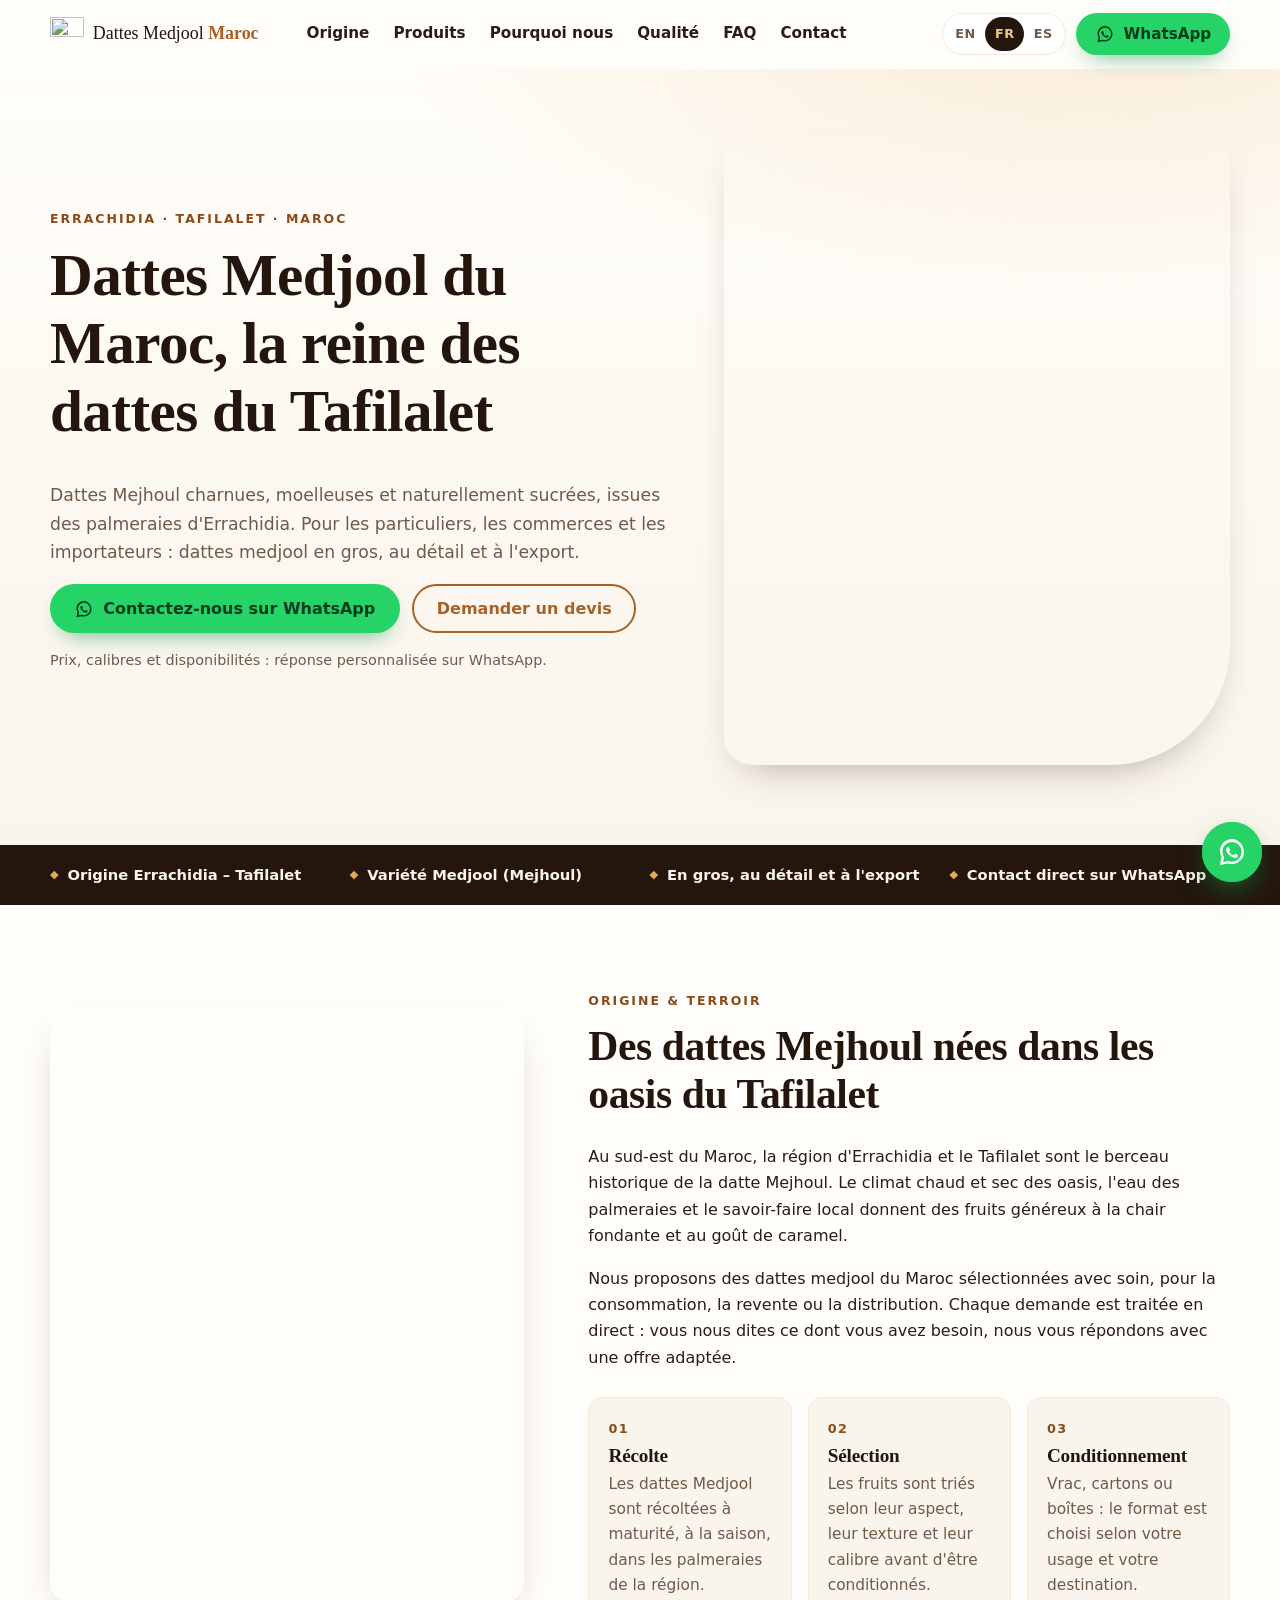
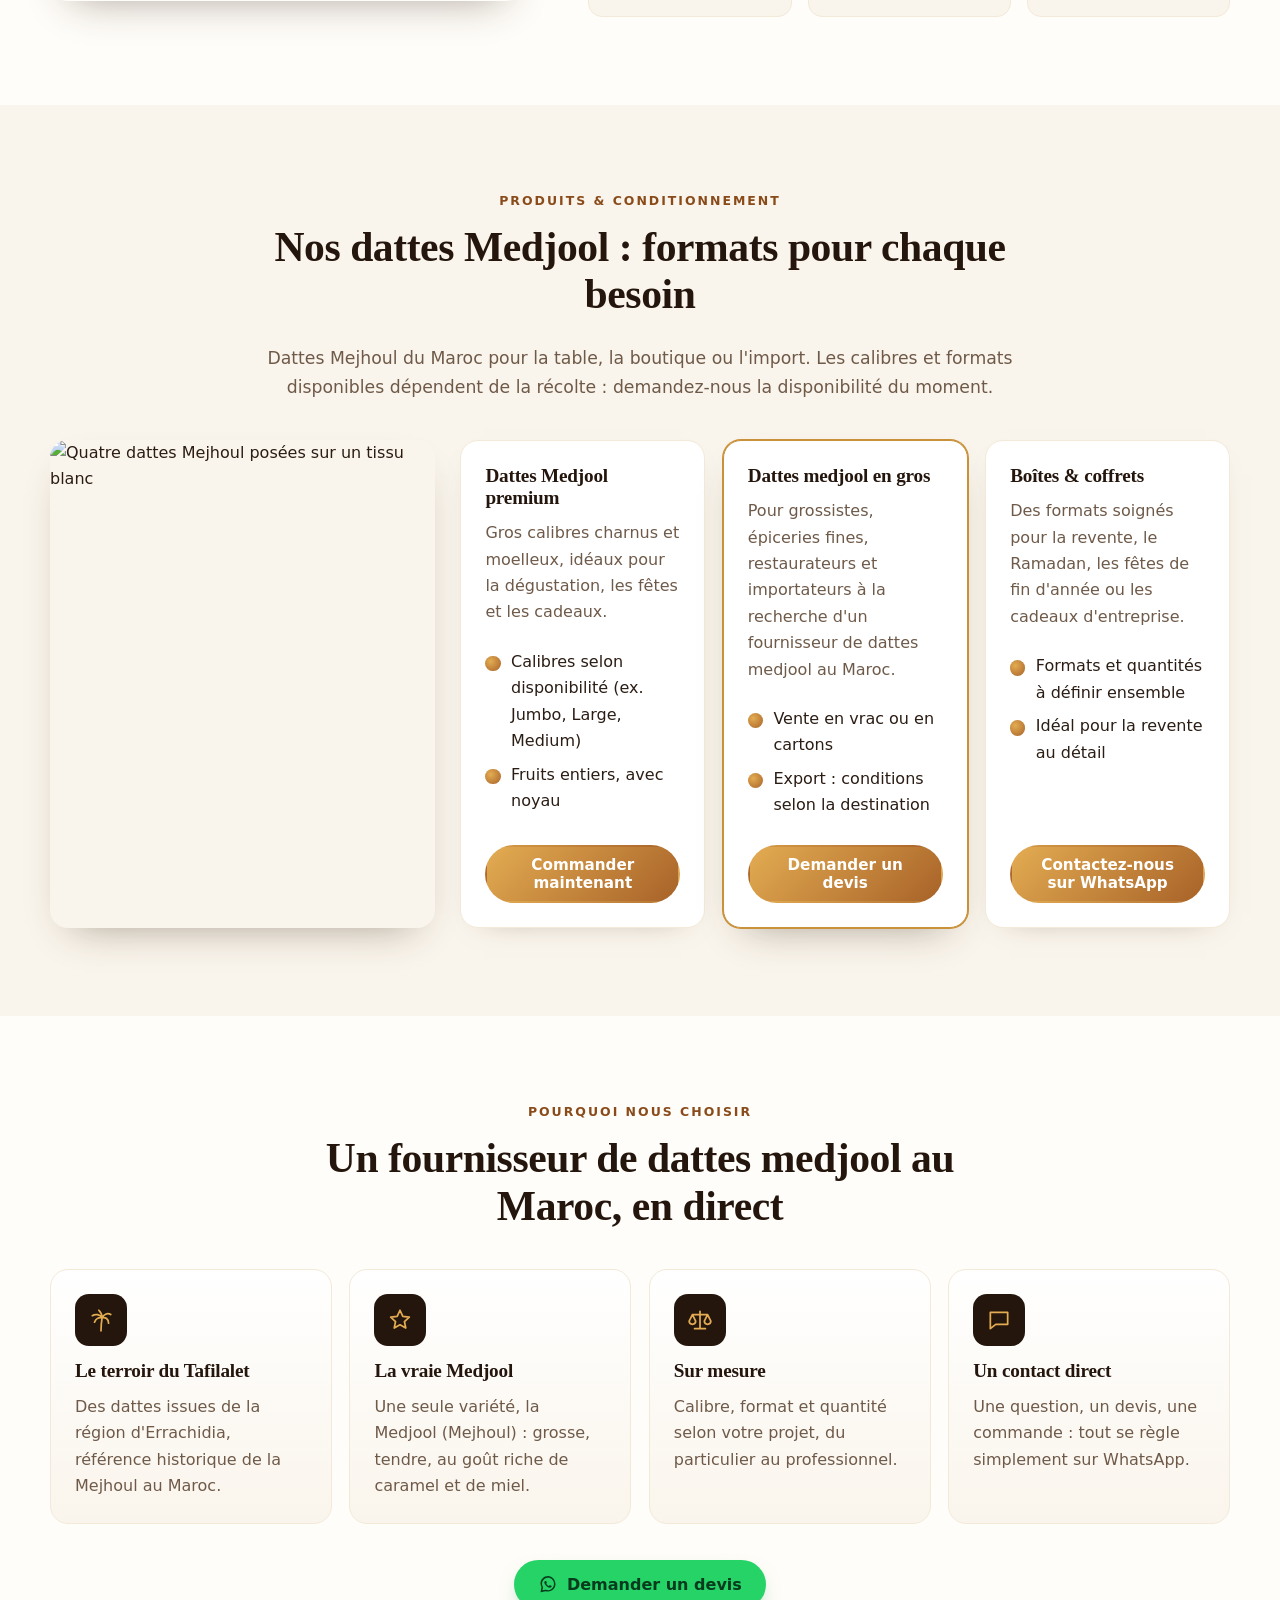
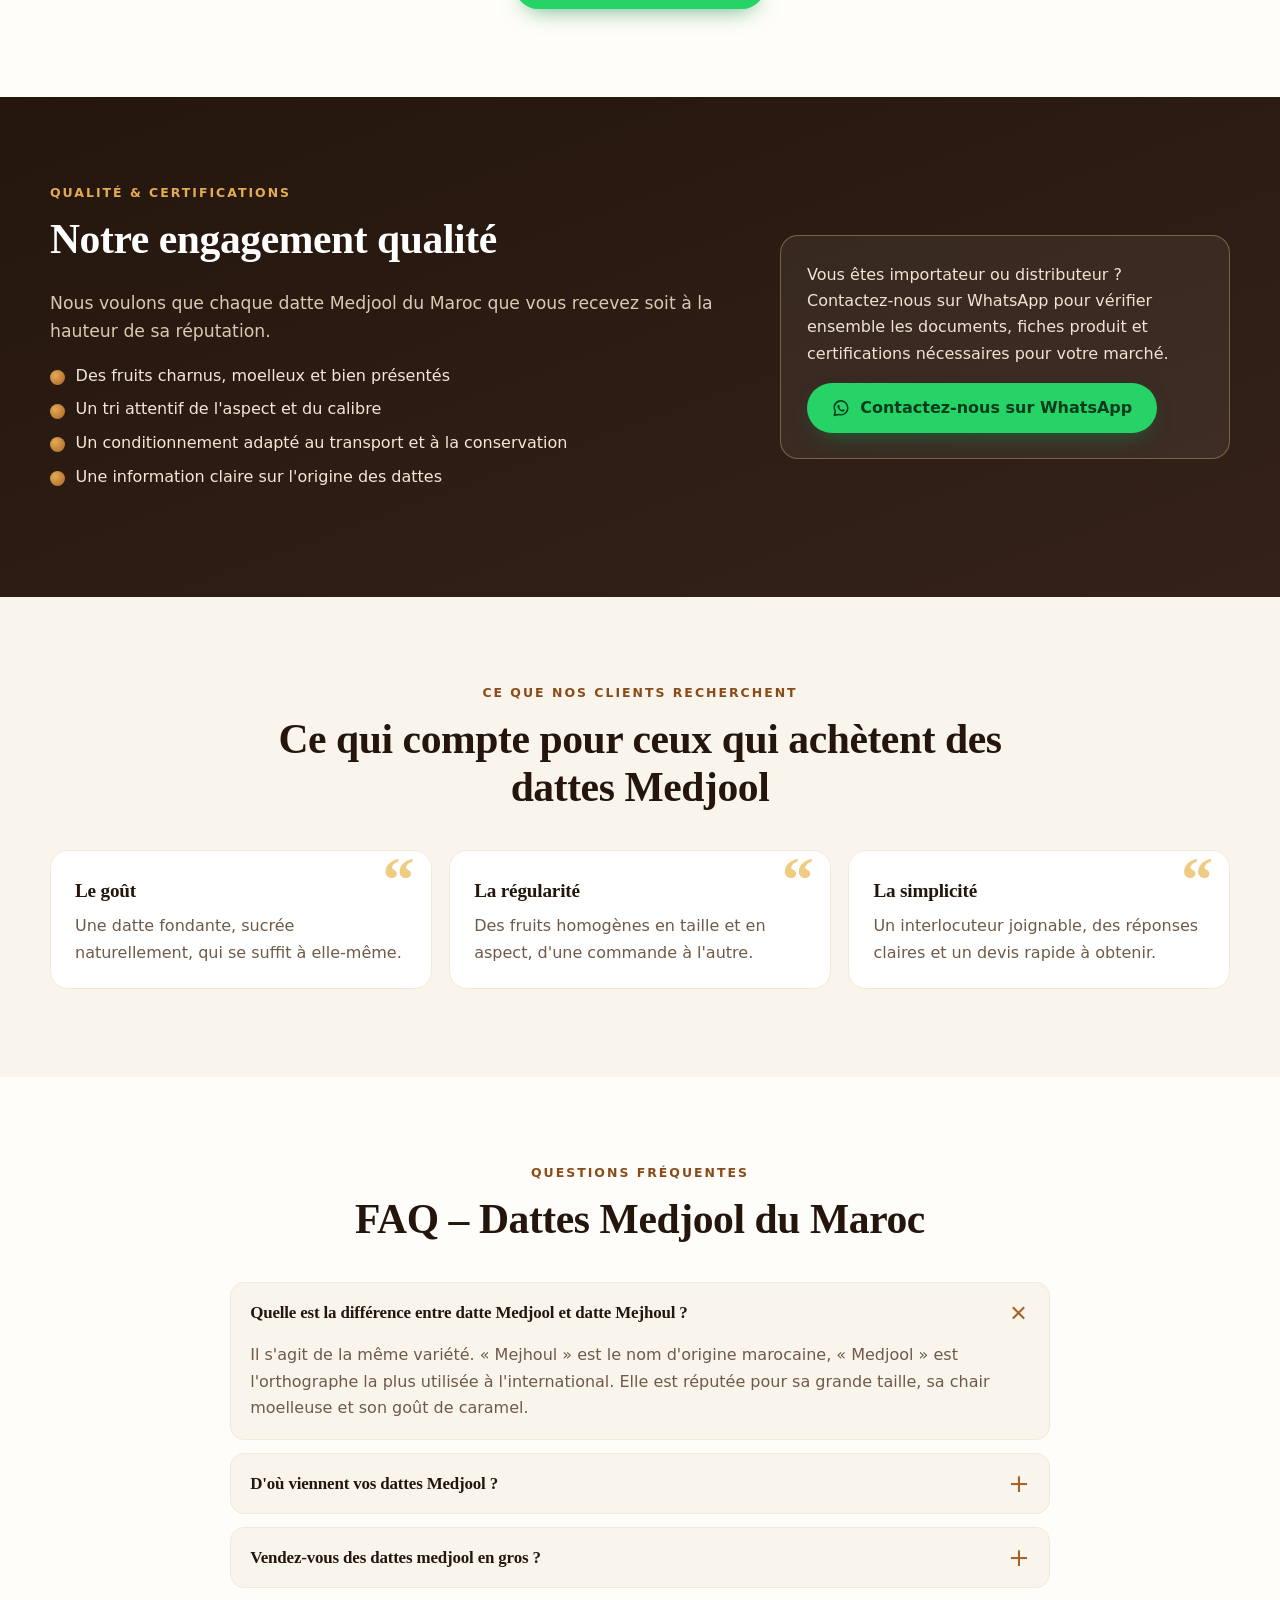
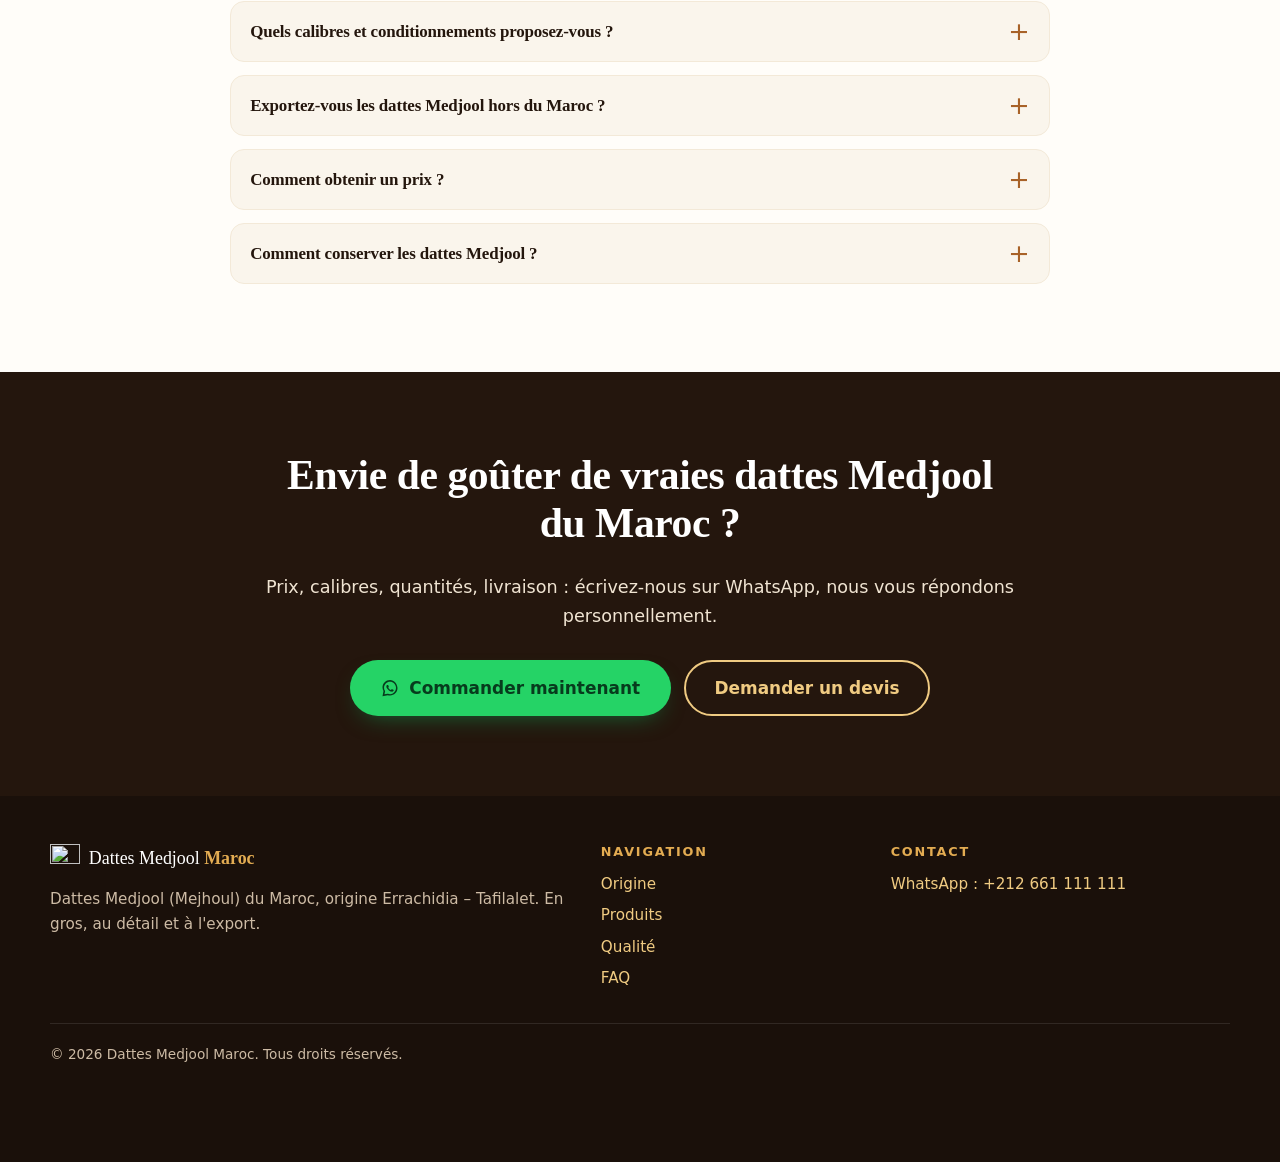
==== index.html @ 19414f02 "Add one-page site: HTML, styles, language switcher, README" ====
<!DOCTYPE html>
<html lang="fr">
<head>
  <!-- ============================================================
       GOOGLE TAG MANAGER (HEAD) — à ajouter plus tard
       Collez ici le 1er extrait GTM (<script>…GTM-XXXXXXX…</script>),
       le plus haut possible dans <head>. Aucun suivi n'est installé pour l'instant.
       ============================================================ -->

  <meta charset="utf-8">
  <meta name="viewport" content="width=device-width, initial-scale=1">
  <title data-i18n="meta.title">Dattes Medjool Maroc | Fournisseur de dattes Mejhoul du Tafilalet</title>
  <meta name="description" content="Dattes Medjool du Maroc (Mejhoul) d&#x27;Errachidia – Tafilalet. Fournisseur de dattes medjool en gros et au détail, export possible. Demandez un devis sur WhatsApp." data-i18n-attr="content:meta.description">
  <meta name="robots" content="index, follow, max-image-preview:large">
  <meta name="theme-color" content="#24160d">
  <!-- NOTE: domaine provisoire — remplacez https://dattesmedjoolmaroc.vercel.app partout s'il change -->
  <link rel="canonical" href="https://dattesmedjoolmaroc.vercel.app/" id="canonical">
  <link rel="alternate" hreflang="fr" href="https://dattesmedjoolmaroc.vercel.app/">
  <link rel="alternate" hreflang="en" href="https://dattesmedjoolmaroc.vercel.app/?lang=en">
  <link rel="alternate" hreflang="es" href="https://dattesmedjoolmaroc.vercel.app/?lang=es">
  <link rel="alternate" hreflang="x-default" href="https://dattesmedjoolmaroc.vercel.app/">

  <meta property="og:type" content="website">
  <meta property="og:site_name" content="Dattes Medjool Maroc">
  <meta property="og:url" content="https://dattesmedjoolmaroc.vercel.app/" id="og-url">
  <meta property="og:title" content="Dattes Medjool Maroc – Dattes Mejhoul premium du Tafilalet" data-i18n-attr="content:meta.ogTitle">
  <meta property="og:description" content="Dattes Mejhoul du Maroc, origine Errachidia – Tafilalet. En gros, au détail et à l&#x27;export. Contactez-nous sur WhatsApp." data-i18n-attr="content:meta.ogDescription">
  <meta property="og:locale" content="fr_FR" data-i18n-attr="content:meta.ogLocale">
  <meta property="og:locale:alternate" content="en_US">
  <meta property="og:locale:alternate" content="es_ES">
  <meta property="og:image" content="https://dattesmedjoolmaroc.vercel.app/images/og-image.jpg">
  <meta property="og:image:width" content="1200">
  <meta property="og:image:height" content="630">
  <meta property="og:image:alt" content="Dattes Medjool du Maroc dans une assiette sur un linge en lin" data-i18n-attr="content:img.hero.alt">
  <meta name="twitter:card" content="summary_large_image">
  <meta name="twitter:title" content="Dattes Medjool Maroc – Dattes Mejhoul premium du Tafilalet" data-i18n-attr="content:meta.ogTitle">
  <meta name="twitter:description" content="Dattes Mejhoul du Maroc, origine Errachidia – Tafilalet. En gros, au détail et à l&#x27;export. Contactez-nous sur WhatsApp." data-i18n-attr="content:meta.ogDescription">
  <meta name="twitter:image" content="https://dattesmedjoolmaroc.vercel.app/images/og-image.jpg">

  <link rel="icon" href="favicon.svg" type="image/svg+xml">
  <link rel="apple-touch-icon" href="images/apple-touch-icon.png">
  <link rel="preload" as="image" href="images/dattes-medjool-maroc-800.webp" imagesrcset="images/dattes-medjool-maroc-480.webp 480w, images/dattes-medjool-maroc-800.webp 800w" imagesizes="(min-width: 900px) 42vw, 100vw" fetchpriority="high">
  <link rel="stylesheet" href="css/style.css">

  <script type="application/ld+json" id="ld-org">
{
  "@context": "https://schema.org",
  "@graph": [
    {
      "@type": "Organization",
      "@id": "https://dattesmedjoolmaroc.vercel.app/#organization",
      "name": "Dattes Medjool Maroc",
      "url": "https://dattesmedjoolmaroc.vercel.app/",
      "logo": "https://dattesmedjoolmaroc.vercel.app/images/apple-touch-icon.png",
      "image": "https://dattesmedjoolmaroc.vercel.app/images/og-image.jpg",
      "telephone": "+212661111111",
      "contactPoint": {
        "@type": "ContactPoint",
        "telephone": "+212661111111",
        "contactType": "sales",
        "url": "https://wa.me/212661111111",
        "availableLanguage": [
          "French",
          "English",
          "Spanish"
        ]
      }
    },
    {
      "@type": "WebSite",
      "@id": "https://dattesmedjoolmaroc.vercel.app/#website",
      "url": "https://dattesmedjoolmaroc.vercel.app/",
      "name": "Dattes Medjool Maroc",
      "inLanguage": [
        "fr",
        "en",
        "es"
      ],
      "publisher": {
        "@id": "https://dattesmedjoolmaroc.vercel.app/#organization"
      }
    }
  ]
}
  </script>
  <script type="application/ld+json" id="ld-faq">
{
  "@context": "https://schema.org",
  "@type": "FAQPage",
  "inLanguage": "fr",
  "mainEntity": [
    {
      "@type": "Question",
      "name": "Quelle est la différence entre datte Medjool et datte Mejhoul ?",
      "acceptedAnswer": {
        "@type": "Answer",
        "text": "Il s'agit de la même variété. « Mejhoul » est le nom d'origine marocaine, « Medjool » est l'orthographe la plus utilisée à l'international. Elle est réputée pour sa grande taille, sa chair moelleuse et son goût de caramel."
      }
    },
    {
      "@type": "Question",
      "name": "D'où viennent vos dattes Medjool ?",
      "acceptedAnswer": {
        "@type": "Answer",
        "text": "Nos dattes viennent du Maroc, de la région d'Errachidia – Tafilalet, dans le sud-est du pays, berceau historique de la datte Mejhoul."
      }
    },
    {
      "@type": "Question",
      "name": "Vendez-vous des dattes medjool en gros ?",
      "acceptedAnswer": {
        "@type": "Answer",
        "text": "Oui. Nous répondons aux demandes des particuliers comme des professionnels (grossistes, commerces, restaurateurs, importateurs). Indiquez-nous la quantité souhaitée sur WhatsApp pour recevoir un devis."
      }
    },
    {
      "@type": "Question",
      "name": "Quels calibres et conditionnements proposez-vous ?",
      "acceptedAnswer": {
        "@type": "Answer",
        "text": "Les calibres et formats (vrac, cartons, boîtes, coffrets) dépendent de la récolte et de votre besoin. Écrivez-nous sur WhatsApp pour connaître les disponibilités du moment."
      }
    },
    {
      "@type": "Question",
      "name": "Exportez-vous les dattes Medjool hors du Maroc ?",
      "acceptedAnswer": {
        "@type": "Answer",
        "text": "Les demandes d'export sont étudiées au cas par cas. Les conditions (documents, transport, délais) dépendent du pays de destination : contactez-nous sur WhatsApp pour en parler."
      }
    },
    {
      "@type": "Question",
      "name": "Comment obtenir un prix ?",
      "acceptedAnswer": {
        "@type": "Answer",
        "text": "Envoyez-nous un message sur WhatsApp en précisant le produit, la quantité et la ville ou le pays de livraison. Nous vous répondons avec une offre personnalisée."
      }
    },
    {
      "@type": "Question",
      "name": "Comment conserver les dattes Medjool ?",
      "acceptedAnswer": {
        "@type": "Answer",
        "text": "Conservez-les dans un endroit frais et sec, à l'abri de la lumière, dans un contenant fermé. Au réfrigérateur, elles gardent plus longtemps leur moelleux."
      }
    }
  ]
}
  </script>
</head>
<body>
  <!-- ============================================================
       GOOGLE TAG MANAGER (BODY / noscript) — à ajouter plus tard
       Collez ici le 2e extrait GTM (<noscript><iframe …GTM-XXXXXXX…></iframe></noscript>),
       juste après l'ouverture de <body>.
       Les liens WhatsApp portent data-cta="whatsapp" et data-cta-location="…"
       pour créer facilement des déclencheurs GTM (clic WhatsApp).
       ============================================================ -->

  <a class="skip" href="#main" data-i18n="a11y.skip">Aller au contenu</a>

  <header class="header" id="top">
    <div class="container header__inner">
      <a class="brand" href="#top" aria-label="Dattes Medjool Maroc – accueil" data-i18n-attr="aria-label:a11y.home">
        <img src="favicon.svg" alt="" width="34" height="34">
        <span>Dattes Medjool <strong>Maroc</strong></span>
      </a>
      <nav class="nav" id="nav" aria-label="Navigation principale" data-i18n-attr="aria-label:a11y.nav">
        <a href="#origine" data-i18n="nav.about">Origine</a>
        <a href="#produits" data-i18n="nav.products">Produits</a>
        <a href="#pourquoi" data-i18n="nav.why">Pourquoi nous</a>
        <a href="#qualite" data-i18n="nav.quality">Qualité</a>
        <a href="#faq" data-i18n="nav.faq">FAQ</a>
        <a href="#contact" data-i18n="nav.contact">Contact</a>
      </nav>
      <div class="header__actions">
        <div class="lang" role="group" aria-label="Choisir la langue" data-i18n-attr="aria-label:a11y.lang">
          <button type="button" data-lang="en" lang="en" aria-pressed="false">EN</button>
          <button type="button" data-lang="fr" lang="fr" aria-pressed="true">FR</button>
          <button type="button" data-lang="es" lang="es" aria-pressed="false">ES</button>
        </div>
        <a class="btn btn--wa btn--sm header__wa" href="https://wa.me/212661111111?text=Bonjour%2C%20je%20suis%20int%C3%A9ress%C3%A9%28e%29%20par%20vos%20dattes%20Medjool%20du%20Maroc.%20Pouvez-vous%20m%27envoyer%20vos%20prix%20et%20disponibilit%C3%A9s%20%3F" target="_blank" rel="noopener" data-cta="whatsapp" data-cta-location="header"><svg class="i-wa" viewBox="0 0 32 32" width="20" height="20" aria-hidden="true" focusable="false"><path fill="currentColor" d="M16.04 3C9.4 3 4 8.33 4 14.9c0 2.1.56 4.15 1.62 5.95L4 29l8.4-1.6a12.2 12.2 0 0 0 3.64.55C22.66 27.95 28 22.62 28 16.05 28 9.48 22.66 3 16.04 3zm0 22.8c-1.13 0-2.24-.18-3.3-.53l-.6-.2-4.98.95.97-4.83-.22-.6a9.6 9.6 0 0 1-1.44-5.1c0-5.3 4.3-9.6 9.57-9.6s9.57 4.3 9.57 9.6-4.3 10.31-9.57 10.31zm5.27-7.07c-.29-.14-1.7-.83-1.96-.92-.27-.1-.46-.14-.65.14-.2.29-.75.92-.92 1.1-.17.2-.34.22-.63.08-.29-.15-1.22-.45-2.32-1.43-.86-.76-1.44-1.7-1.6-1.99-.17-.29-.02-.44.12-.58.13-.13.29-.34.43-.5.15-.18.2-.3.29-.49.1-.19.05-.36-.02-.5-.07-.15-.65-1.56-.89-2.13-.23-.56-.47-.48-.65-.49h-.55c-.19 0-.5.07-.77.36-.26.29-1 .98-1 2.4 0 1.4 1.03 2.77 1.17 2.96.15.19 2.03 3.1 4.92 4.34.69.3 1.22.47 1.64.6.69.22 1.32.19 1.81.12.55-.08 1.7-.69 1.94-1.36.24-.67.24-1.25.17-1.37-.07-.12-.26-.19-.55-.33z"/></svg><span data-i18n="nav.cta">WhatsApp</span></a>
        <button class="burger" type="button" aria-controls="nav" aria-expanded="false" aria-label="Ouvrir le menu" data-i18n-attr="aria-label:a11y.menu"><span></span><span></span><span></span></button>
      </div>
    </div>
  </header>

  <main id="main">
    <!-- HERO -->
    <section class="hero" aria-labelledby="hero-title">
      <div class="container hero__grid">
        <div class="hero__text">
          <p class="eyebrow" data-i18n="hero.eyebrow">Errachidia · Tafilalet · Maroc</p>
          <h1 id="hero-title" data-i18n="hero.title">Dattes Medjool du Maroc, la reine des dattes du Tafilalet</h1>
          <p class="lead" data-i18n="hero.lead">Dattes Mejhoul charnues, moelleuses et naturellement sucrées, issues des palmeraies d&#x27;Errachidia. Pour les particuliers, les commerces et les importateurs : dattes medjool en gros, au détail et à l&#x27;export.</p>
          <div class="cta-row">
            <a class="btn btn--wa" href="https://wa.me/212661111111?text=Bonjour%2C%20je%20suis%20int%C3%A9ress%C3%A9%28e%29%20par%20vos%20dattes%20Medjool%20du%20Maroc.%20Pouvez-vous%20m%27envoyer%20vos%20prix%20et%20disponibilit%C3%A9s%20%3F" target="_blank" rel="noopener" data-cta="whatsapp" data-cta-location="hero"><svg class="i-wa" viewBox="0 0 32 32" width="20" height="20" aria-hidden="true" focusable="false"><path fill="currentColor" d="M16.04 3C9.4 3 4 8.33 4 14.9c0 2.1.56 4.15 1.62 5.95L4 29l8.4-1.6a12.2 12.2 0 0 0 3.64.55C22.66 27.95 28 22.62 28 16.05 28 9.48 22.66 3 16.04 3zm0 22.8c-1.13 0-2.24-.18-3.3-.53l-.6-.2-4.98.95.97-4.83-.22-.6a9.6 9.6 0 0 1-1.44-5.1c0-5.3 4.3-9.6 9.57-9.6s9.57 4.3 9.57 9.6-4.3 10.31-9.57 10.31zm5.27-7.07c-.29-.14-1.7-.83-1.96-.92-.27-.1-.46-.14-.65.14-.2.29-.75.92-.92 1.1-.17.2-.34.22-.63.08-.29-.15-1.22-.45-2.32-1.43-.86-.76-1.44-1.7-1.6-1.99-.17-.29-.02-.44.12-.58.13-.13.29-.34.43-.5.15-.18.2-.3.29-.49.1-.19.05-.36-.02-.5-.07-.15-.65-1.56-.89-2.13-.23-.56-.47-.48-.65-.49h-.55c-.19 0-.5.07-.77.36-.26.29-1 .98-1 2.4 0 1.4 1.03 2.77 1.17 2.96.15.19 2.03 3.1 4.92 4.34.69.3 1.22.47 1.64.6.69.22 1.32.19 1.81.12.55-.08 1.7-.69 1.94-1.36.24-.67.24-1.25.17-1.37-.07-.12-.26-.19-.55-.33z"/></svg><span data-i18n="hero.cta1">Contactez-nous sur WhatsApp</span></a>
            <a class="btn btn--ghost" href="https://wa.me/212661111111?text=Bonjour%2C%20je%20suis%20int%C3%A9ress%C3%A9%28e%29%20par%20vos%20dattes%20Medjool%20du%20Maroc.%20Pouvez-vous%20m%27envoyer%20vos%20prix%20et%20disponibilit%C3%A9s%20%3F" target="_blank" rel="noopener" data-cta="whatsapp" data-cta-location="hero-quote"><span data-i18n="hero.cta2">Demander un devis</span></a>
          </div>
          <p class="hero__note" data-i18n="hero.note">Prix, calibres et disponibilités : réponse personnalisée sur WhatsApp.</p>
        </div>
        <figure class="hero__media">
          <img src="images/dattes-medjool-maroc-800.webp" srcset="images/dattes-medjool-maroc-480.webp 480w, images/dattes-medjool-maroc-800.webp 800w" sizes="(min-width: 900px) 42vw, 100vw" width="800" height="1000" alt="Dattes Medjool du Maroc dans une assiette sur un linge en lin" data-i18n-attr="alt:img.hero.alt" fetchpriority="high" decoding="async">
        </figure>
      </div>
    </section>

    <!-- TRUST BAR -->
    <section class="trust" aria-label="Points clés" data-i18n-attr="aria-label:a11y.trust">
      <ul class="container trust__list">
        <li><span class="ico" aria-hidden="true">◆</span><span data-i18n="trust.1">Origine Errachidia – Tafilalet</span></li>
        <li><span class="ico" aria-hidden="true">◆</span><span data-i18n="trust.2">Variété Medjool (Mejhoul)</span></li>
        <li><span class="ico" aria-hidden="true">◆</span><span data-i18n="trust.3">En gros, au détail et à l&#x27;export</span></li>
        <li><span class="ico" aria-hidden="true">◆</span><span data-i18n="trust.4">Contact direct sur WhatsApp</span></li>
      </ul>
    </section>

    <!-- ORIGINE -->
    <section class="section" id="origine" aria-labelledby="about-title">
      <div class="container split">
        <figure class="split__media">
          <img src="images/palmeraie-tafilalet-800.webp" srcset="images/palmeraie-tafilalet-480.webp 480w, images/palmeraie-tafilalet-800.webp 800w" sizes="(min-width: 900px) 40vw, 100vw" width="800" height="1000" alt="Palmeraie et village d&#x27;une oasis dans le sud-est du Maroc" data-i18n-attr="alt:img.oasis.alt" loading="lazy" decoding="async">
        </figure>
        <div>
          <p class="kicker" data-i18n="about.kicker">Origine &amp; terroir</p>
          <h2 id="about-title" data-i18n="about.title">Des dattes Mejhoul nées dans les oasis du Tafilalet</h2>
          <p data-i18n="about.p1">Au sud-est du Maroc, la région d&#x27;Errachidia et le Tafilalet sont le berceau historique de la datte Mejhoul. Le climat chaud et sec des oasis, l&#x27;eau des palmeraies et le savoir-faire local donnent des fruits généreux à la chair fondante et au goût de caramel.</p>
          <p data-i18n="about.p2">Nous proposons des dattes medjool du Maroc sélectionnées avec soin, pour la consommation, la revente ou la distribution. Chaque demande est traitée en direct : vous nous dites ce dont vous avez besoin, nous vous répondons avec une offre adaptée.</p>
          <div class="steps">
            <div class="step"><span class="step__n">01</span><h3 data-i18n="about.h3a">Récolte</h3><p data-i18n="about.pa">Les dattes Medjool sont récoltées à maturité, à la saison, dans les palmeraies de la région.</p></div>
            <div class="step"><span class="step__n">02</span><h3 data-i18n="about.h3b">Sélection</h3><p data-i18n="about.pb">Les fruits sont triés selon leur aspect, leur texture et leur calibre avant d&#x27;être conditionnés.</p></div>
            <div class="step"><span class="step__n">03</span><h3 data-i18n="about.h3c">Conditionnement</h3><p data-i18n="about.pc">Vrac, cartons ou boîtes : le format est choisi selon votre usage et votre destination.</p></div>
          </div>
        </div>
      </div>
    </section>

    <!-- PRODUITS -->
    <section class="section section--cream" id="produits" aria-labelledby="products-title">
      <div class="container">
        <div class="section__head">
          <p class="kicker" data-i18n="products.kicker">Produits &amp; conditionnement</p>
          <h2 id="products-title" data-i18n="products.title">Nos dattes Medjool : formats pour chaque besoin</h2>
          <p class="lead" data-i18n="products.lead">Dattes Mejhoul du Maroc pour la table, la boutique ou l&#x27;import. Les calibres et formats disponibles dépendent de la récolte : demandez-nous la disponibilité du moment.</p>
        </div>
        <div class="products">
          <figure class="products__media">
            <img src="images/dattes-mejhoul-800.webp" srcset="images/dattes-mejhoul-480.webp 480w, images/dattes-mejhoul-800.webp 800w" sizes="(min-width: 900px) 30vw, 100vw" width="800" height="1000" alt="Quatre dattes Mejhoul posées sur un tissu blanc" data-i18n-attr="alt:img.products.alt" loading="lazy" decoding="async">
          </figure>
          <div class="cards">
            <article class="card">
              <h3 data-i18n="p1.title">Dattes Medjool premium</h3>
              <p data-i18n="p1.text">Gros calibres charnus et moelleux, idéaux pour la dégustation, les fêtes et les cadeaux.</p>
              <ul class="checks"><li data-i18n="p1.li1">Calibres selon disponibilité (ex. Jumbo, Large, Medium)</li><li data-i18n="p1.li2">Fruits entiers, avec noyau</li></ul>
              <a class="btn btn--gold btn--sm" href="https://wa.me/212661111111?text=Bonjour%2C%20je%20suis%20int%C3%A9ress%C3%A9%28e%29%20par%20vos%20dattes%20Medjool%20du%20Maroc.%20Pouvez-vous%20m%27envoyer%20vos%20prix%20et%20disponibilit%C3%A9s%20%3F" target="_blank" rel="noopener" data-cta="whatsapp" data-cta-location="product-premium"><span data-i18n="p1.cta">Commander maintenant</span></a>
            </article>
            <article class="card card--featured">
              <h3 data-i18n="p2.title">Dattes medjool en gros</h3>
              <p data-i18n="p2.text">Pour grossistes, épiceries fines, restaurateurs et importateurs à la recherche d&#x27;un fournisseur de dattes medjool au Maroc.</p>
              <ul class="checks"><li data-i18n="p2.li1">Vente en vrac ou en cartons</li><li data-i18n="p2.li2">Export : conditions selon la destination</li></ul>
              <a class="btn btn--gold btn--sm" href="https://wa.me/212661111111?text=Bonjour%2C%20je%20suis%20int%C3%A9ress%C3%A9%28e%29%20par%20vos%20dattes%20Medjool%20du%20Maroc.%20Pouvez-vous%20m%27envoyer%20vos%20prix%20et%20disponibilit%C3%A9s%20%3F" target="_blank" rel="noopener" data-cta="whatsapp" data-cta-location="product-wholesale"><span data-i18n="p2.cta">Demander un devis</span></a>
            </article>
            <article class="card">
              <h3 data-i18n="p3.title">Boîtes &amp; coffrets</h3>
              <p data-i18n="p3.text">Des formats soignés pour la revente, le Ramadan, les fêtes de fin d&#x27;année ou les cadeaux d&#x27;entreprise.</p>
              <ul class="checks"><li data-i18n="p3.li1">Formats et quantités à définir ensemble</li><li data-i18n="p3.li2">Idéal pour la revente au détail</li></ul>
              <a class="btn btn--gold btn--sm" href="https://wa.me/212661111111?text=Bonjour%2C%20je%20suis%20int%C3%A9ress%C3%A9%28e%29%20par%20vos%20dattes%20Medjool%20du%20Maroc.%20Pouvez-vous%20m%27envoyer%20vos%20prix%20et%20disponibilit%C3%A9s%20%3F" target="_blank" rel="noopener" data-cta="whatsapp" data-cta-location="product-boxes"><span data-i18n="p3.cta">Contactez-nous sur WhatsApp</span></a>
            </article>
          </div>
        </div>
      </div>
    </section>

    <!-- POURQUOI NOUS -->
    <section class="section" id="pourquoi" aria-labelledby="why-title">
      <div class="container">
        <div class="section__head">
          <p class="kicker" data-i18n="why.kicker">Pourquoi nous choisir</p>
          <h2 id="why-title" data-i18n="why.title">Un fournisseur de dattes medjool au Maroc, en direct</h2>
        </div>
        <div class="features">
          <div class="feature"><span class="feature__ico" aria-hidden="true"><svg viewBox="0 0 24 24" width="26" height="26" aria-hidden="true"><path fill="none" stroke="currentColor" stroke-width="1.6" stroke-linecap="round" d="M12 22c0-5 .5-9 1-12M13 10c-2-3-6-4-9-2M13 10c1-3 5-5 8-3M13 10c-3-1-6 1-7 4M13 10c3-1 6 1 6 5M13 10c0-3-1-5-3-7"/></svg></span><h3 data-i18n="why.1t">Le terroir du Tafilalet</h3><p data-i18n="why.1p">Des dattes issues de la région d&#x27;Errachidia, référence historique de la Mejhoul au Maroc.</p></div>
          <div class="feature"><span class="feature__ico" aria-hidden="true"><svg viewBox="0 0 24 24" width="26" height="26" aria-hidden="true"><path fill="none" stroke="currentColor" stroke-width="1.6" stroke-linejoin="round" d="M12 3l2.6 5.6 6 .7-4.5 4.1 1.2 6L12 16.4 6.7 19.4l1.2-6L3.4 9.3l6-.7z"/></svg></span><h3 data-i18n="why.2t">La vraie Medjool</h3><p data-i18n="why.2p">Une seule variété, la Medjool (Mejhoul) : grosse, tendre, au goût riche de caramel et de miel.</p></div>
          <div class="feature"><span class="feature__ico" aria-hidden="true"><svg viewBox="0 0 24 24" width="26" height="26" aria-hidden="true"><path fill="none" stroke="currentColor" stroke-width="1.6" stroke-linecap="round" stroke-linejoin="round" d="M12 4v16M7 20h10M5 7h14M5 7l-3 6a3 3 0 0 0 6 0zM19 7l-3 6a3 3 0 0 0 6 0z"/></svg></span><h3 data-i18n="why.3t">Sur mesure</h3><p data-i18n="why.3p">Calibre, format et quantité selon votre projet, du particulier au professionnel.</p></div>
          <div class="feature"><span class="feature__ico" aria-hidden="true"><svg viewBox="0 0 24 24" width="26" height="26" aria-hidden="true"><path fill="none" stroke="currentColor" stroke-width="1.6" stroke-linejoin="round" d="M4 5h16v11H9l-5 4z"/></svg></span><h3 data-i18n="why.4t">Un contact direct</h3><p data-i18n="why.4p">Une question, un devis, une commande : tout se règle simplement sur WhatsApp.</p></div>
        </div>
        <div class="center"><a class="btn btn--wa" href="https://wa.me/212661111111?text=Bonjour%2C%20je%20suis%20int%C3%A9ress%C3%A9%28e%29%20par%20vos%20dattes%20Medjool%20du%20Maroc.%20Pouvez-vous%20m%27envoyer%20vos%20prix%20et%20disponibilit%C3%A9s%20%3F" target="_blank" rel="noopener" data-cta="whatsapp" data-cta-location="why"><svg class="i-wa" viewBox="0 0 32 32" width="20" height="20" aria-hidden="true" focusable="false"><path fill="currentColor" d="M16.04 3C9.4 3 4 8.33 4 14.9c0 2.1.56 4.15 1.62 5.95L4 29l8.4-1.6a12.2 12.2 0 0 0 3.64.55C22.66 27.95 28 22.62 28 16.05 28 9.48 22.66 3 16.04 3zm0 22.8c-1.13 0-2.24-.18-3.3-.53l-.6-.2-4.98.95.97-4.83-.22-.6a9.6 9.6 0 0 1-1.44-5.1c0-5.3 4.3-9.6 9.57-9.6s9.57 4.3 9.57 9.6-4.3 10.31-9.57 10.31zm5.27-7.07c-.29-.14-1.7-.83-1.96-.92-.27-.1-.46-.14-.65.14-.2.29-.75.92-.92 1.1-.17.2-.34.22-.63.08-.29-.15-1.22-.45-2.32-1.43-.86-.76-1.44-1.7-1.6-1.99-.17-.29-.02-.44.12-.58.13-.13.29-.34.43-.5.15-.18.2-.3.29-.49.1-.19.05-.36-.02-.5-.07-.15-.65-1.56-.89-2.13-.23-.56-.47-.48-.65-.49h-.55c-.19 0-.5.07-.77.36-.26.29-1 .98-1 2.4 0 1.4 1.03 2.77 1.17 2.96.15.19 2.03 3.1 4.92 4.34.69.3 1.22.47 1.64.6.69.22 1.32.19 1.81.12.55-.08 1.7-.69 1.94-1.36.24-.67.24-1.25.17-1.37-.07-.12-.26-.19-.55-.33z"/></svg><span data-i18n="why.cta">Demander un devis</span></a></div>
      </div>
    </section>

    <!-- QUALITÉ & CERTIFICATIONS -->
    <section class="section section--dark" id="qualite" aria-labelledby="quality-title">
      <div class="container quality">
        <div>
          <p class="kicker" data-i18n="quality.kicker">Qualité &amp; certifications</p>
          <h2 id="quality-title" data-i18n="quality.title">Notre engagement qualité</h2>
          <p class="lead" data-i18n="quality.lead">Nous voulons que chaque datte Medjool du Maroc que vous recevez soit à la hauteur de sa réputation.</p>
          <ul class="checks checks--light">
            <li data-i18n="quality.1">Des fruits charnus, moelleux et bien présentés</li>
            <li data-i18n="quality.2">Un tri attentif de l&#x27;aspect et du calibre</li>
            <li data-i18n="quality.3">Un conditionnement adapté au transport et à la conservation</li>
            <li data-i18n="quality.4">Une information claire sur l&#x27;origine des dattes</li>
          </ul>
        </div>
        <div class="quality__box">
          <!-- TODO (Jose) : ajoutez ici vos VRAIES certifications (ex. ONSSA, ISO, bio…) uniquement
               si vous les détenez, avec leurs logos/numéros. Rien n'est affiché pour l'instant. -->
          <p data-i18n="quality.certs">Vous êtes importateur ou distributeur ? Contactez-nous sur WhatsApp pour vérifier ensemble les documents, fiches produit et certifications nécessaires pour votre marché.</p>
          <a class="btn btn--wa" href="https://wa.me/212661111111?text=Bonjour%2C%20je%20suis%20int%C3%A9ress%C3%A9%28e%29%20par%20vos%20dattes%20Medjool%20du%20Maroc.%20Pouvez-vous%20m%27envoyer%20vos%20prix%20et%20disponibilit%C3%A9s%20%3F" target="_blank" rel="noopener" data-cta="whatsapp" data-cta-location="quality"><svg class="i-wa" viewBox="0 0 32 32" width="20" height="20" aria-hidden="true" focusable="false"><path fill="currentColor" d="M16.04 3C9.4 3 4 8.33 4 14.9c0 2.1.56 4.15 1.62 5.95L4 29l8.4-1.6a12.2 12.2 0 0 0 3.64.55C22.66 27.95 28 22.62 28 16.05 28 9.48 22.66 3 16.04 3zm0 22.8c-1.13 0-2.24-.18-3.3-.53l-.6-.2-4.98.95.97-4.83-.22-.6a9.6 9.6 0 0 1-1.44-5.1c0-5.3 4.3-9.6 9.57-9.6s9.57 4.3 9.57 9.6-4.3 10.31-9.57 10.31zm5.27-7.07c-.29-.14-1.7-.83-1.96-.92-.27-.1-.46-.14-.65.14-.2.29-.75.92-.92 1.1-.17.2-.34.22-.63.08-.29-.15-1.22-.45-2.32-1.43-.86-.76-1.44-1.7-1.6-1.99-.17-.29-.02-.44.12-.58.13-.13.29-.34.43-.5.15-.18.2-.3.29-.49.1-.19.05-.36-.02-.5-.07-.15-.65-1.56-.89-2.13-.23-.56-.47-.48-.65-.49h-.55c-.19 0-.5.07-.77.36-.26.29-1 .98-1 2.4 0 1.4 1.03 2.77 1.17 2.96.15.19 2.03 3.1 4.92 4.34.69.3 1.22.47 1.64.6.69.22 1.32.19 1.81.12.55-.08 1.7-.69 1.94-1.36.24-.67.24-1.25.17-1.37-.07-.12-.26-.19-.55-.33z"/></svg><span data-i18n="quality.cta">Contactez-nous sur WhatsApp</span></a>
        </div>
      </div>
    </section>

    <!-- CE QUE NOS CLIENTS RECHERCHENT (à la place de faux témoignages) -->
    <section class="section section--cream" id="avis" aria-labelledby="values-title">
      <div class="container">
        <div class="section__head">
          <p class="kicker" data-i18n="values.kicker">Ce que nos clients recherchent</p>
          <h2 id="values-title" data-i18n="values.title">Ce qui compte pour ceux qui achètent des dattes Medjool</h2>
        </div>
        <div class="values">
          <div class="value"><span class="value__mark" aria-hidden="true">“</span><h3 data-i18n="values.1t">Le goût</h3><p data-i18n="values.1p">Une datte fondante, sucrée naturellement, qui se suffit à elle-même.</p></div>
          <div class="value"><span class="value__mark" aria-hidden="true">“</span><h3 data-i18n="values.2t">La régularité</h3><p data-i18n="values.2p">Des fruits homogènes en taille et en aspect, d&#x27;une commande à l&#x27;autre.</p></div>
          <div class="value"><span class="value__mark" aria-hidden="true">“</span><h3 data-i18n="values.3t">La simplicité</h3><p data-i18n="values.3p">Un interlocuteur joignable, des réponses claires et un devis rapide à obtenir.</p></div>
        </div>
        <!-- TODO (Jose) : TÉMOIGNAGES CLIENTS — à ajouter seulement avec de vrais avis, avec l'accord des clients.
             Modèle (ajoutez aussi les clés dans js/i18n.js pour FR / EN / ES) :
        <div class="testimonials">
          <blockquote class="testimonial">
            <p data-i18n="testi.1.quote">« Vrai avis client ici »</p>
            <footer data-i18n="testi.1.author">Prénom, ville / entreprise</footer>
          </blockquote>
        </div>
        -->
      </div>
    </section>

    <!-- FAQ -->
    <section class="section" id="faq" aria-labelledby="faq-title">
      <div class="container container--narrow">
        <div class="section__head">
          <p class="kicker" data-i18n="faq.kicker">Questions fréquentes</p>
          <h2 id="faq-title" data-i18n="faq.title">FAQ – Dattes Medjool du Maroc</h2>
        </div>
        <div class="faq">
          <details class="faq__item" open>
            <summary><h3 data-i18n="faq.q1">Quelle est la différence entre datte Medjool et datte Mejhoul ?</h3></summary>
            <p data-i18n="faq.a1">Il s'agit de la même variété. « Mejhoul » est le nom d'origine marocaine, « Medjool » est l'orthographe la plus utilisée à l'international. Elle est réputée pour sa grande taille, sa chair moelleuse et son goût de caramel.</p>
          </details>
          <details class="faq__item">
            <summary><h3 data-i18n="faq.q2">D'où viennent vos dattes Medjool ?</h3></summary>
            <p data-i18n="faq.a2">Nos dattes viennent du Maroc, de la région d'Errachidia – Tafilalet, dans le sud-est du pays, berceau historique de la datte Mejhoul.</p>
          </details>
          <details class="faq__item">
            <summary><h3 data-i18n="faq.q3">Vendez-vous des dattes medjool en gros ?</h3></summary>
            <p data-i18n="faq.a3">Oui. Nous répondons aux demandes des particuliers comme des professionnels (grossistes, commerces, restaurateurs, importateurs). Indiquez-nous la quantité souhaitée sur WhatsApp pour recevoir un devis.</p>
          </details>
          <details class="faq__item">
            <summary><h3 data-i18n="faq.q4">Quels calibres et conditionnements proposez-vous ?</h3></summary>
            <p data-i18n="faq.a4">Les calibres et formats (vrac, cartons, boîtes, coffrets) dépendent de la récolte et de votre besoin. Écrivez-nous sur WhatsApp pour connaître les disponibilités du moment.</p>
          </details>
          <details class="faq__item">
            <summary><h3 data-i18n="faq.q5">Exportez-vous les dattes Medjool hors du Maroc ?</h3></summary>
            <p data-i18n="faq.a5">Les demandes d'export sont étudiées au cas par cas. Les conditions (documents, transport, délais) dépendent du pays de destination : contactez-nous sur WhatsApp pour en parler.</p>
          </details>
          <details class="faq__item">
            <summary><h3 data-i18n="faq.q6">Comment obtenir un prix ?</h3></summary>
            <p data-i18n="faq.a6">Envoyez-nous un message sur WhatsApp en précisant le produit, la quantité et la ville ou le pays de livraison. Nous vous répondons avec une offre personnalisée.</p>
          </details>
          <details class="faq__item">
            <summary><h3 data-i18n="faq.q7">Comment conserver les dattes Medjool ?</h3></summary>
            <p data-i18n="faq.a7">Conservez-les dans un endroit frais et sec, à l'abri de la lumière, dans un contenant fermé. Au réfrigérateur, elles gardent plus longtemps leur moelleux.</p>
          </details>
        </div>
      </div>
    </section>

    <!-- CTA FINAL -->
    <section class="final" id="contact" aria-labelledby="final-title">
      <picture>
        <source media="(min-width: 800px)" srcset="images/dattes-medjool-en-gros-1400.webp">
        <img class="final__bg" src="images/dattes-medjool-en-gros-800.webp" width="800" height="350" alt="" loading="lazy" decoding="async">
      </picture>
      <div class="container final__inner">
        <h2 id="final-title" data-i18n="final.title">Envie de goûter de vraies dattes Medjool du Maroc ?</h2>
        <p data-i18n="final.text">Prix, calibres, quantités, livraison : écrivez-nous sur WhatsApp, nous vous répondons personnellement.</p>
        <div class="cta-row cta-row--center">
          <a class="btn btn--wa btn--lg" href="https://wa.me/212661111111?text=Bonjour%2C%20je%20suis%20int%C3%A9ress%C3%A9%28e%29%20par%20vos%20dattes%20Medjool%20du%20Maroc.%20Pouvez-vous%20m%27envoyer%20vos%20prix%20et%20disponibilit%C3%A9s%20%3F" target="_blank" rel="noopener" data-cta="whatsapp" data-cta-location="final"><svg class="i-wa" viewBox="0 0 32 32" width="20" height="20" aria-hidden="true" focusable="false"><path fill="currentColor" d="M16.04 3C9.4 3 4 8.33 4 14.9c0 2.1.56 4.15 1.62 5.95L4 29l8.4-1.6a12.2 12.2 0 0 0 3.64.55C22.66 27.95 28 22.62 28 16.05 28 9.48 22.66 3 16.04 3zm0 22.8c-1.13 0-2.24-.18-3.3-.53l-.6-.2-4.98.95.97-4.83-.22-.6a9.6 9.6 0 0 1-1.44-5.1c0-5.3 4.3-9.6 9.57-9.6s9.57 4.3 9.57 9.6-4.3 10.31-9.57 10.31zm5.27-7.07c-.29-.14-1.7-.83-1.96-.92-.27-.1-.46-.14-.65.14-.2.29-.75.92-.92 1.1-.17.2-.34.22-.63.08-.29-.15-1.22-.45-2.32-1.43-.86-.76-1.44-1.7-1.6-1.99-.17-.29-.02-.44.12-.58.13-.13.29-.34.43-.5.15-.18.2-.3.29-.49.1-.19.05-.36-.02-.5-.07-.15-.65-1.56-.89-2.13-.23-.56-.47-.48-.65-.49h-.55c-.19 0-.5.07-.77.36-.26.29-1 .98-1 2.4 0 1.4 1.03 2.77 1.17 2.96.15.19 2.03 3.1 4.92 4.34.69.3 1.22.47 1.64.6.69.22 1.32.19 1.81.12.55-.08 1.7-.69 1.94-1.36.24-.67.24-1.25.17-1.37-.07-.12-.26-.19-.55-.33z"/></svg><span data-i18n="final.cta1">Commander maintenant</span></a>
          <a class="btn btn--ghost-light btn--lg" href="https://wa.me/212661111111?text=Bonjour%2C%20je%20suis%20int%C3%A9ress%C3%A9%28e%29%20par%20vos%20dattes%20Medjool%20du%20Maroc.%20Pouvez-vous%20m%27envoyer%20vos%20prix%20et%20disponibilit%C3%A9s%20%3F" target="_blank" rel="noopener" data-cta="whatsapp" data-cta-location="final-quote"><span data-i18n="final.cta2">Demander un devis</span></a>
        </div>
      </div>
    </section>
  </main>

  <footer class="footer">
    <div class="container footer__grid">
      <div>
        <p class="brand brand--footer"><img src="favicon.svg" alt="" width="30" height="30" loading="lazy"><span>Dattes Medjool <strong>Maroc</strong></span></p>
        <p data-i18n="footer.about">Dattes Medjool (Mejhoul) du Maroc, origine Errachidia – Tafilalet. En gros, au détail et à l&#x27;export.</p>
      </div>
      <div>
        <h2 class="footer__h" data-i18n="footer.nav">Navigation</h2>
        <ul class="footer__links">
          <li><a href="#origine" data-i18n="nav.about">Origine</a></li>
          <li><a href="#produits" data-i18n="nav.products">Produits</a></li>
          <li><a href="#qualite" data-i18n="nav.quality">Qualité</a></li>
          <li><a href="#faq" data-i18n="nav.faq">FAQ</a></li>
        </ul>
      </div>
      <div>
        <h2 class="footer__h" data-i18n="footer.contact">Contact</h2>
        <p><a href="https://wa.me/212661111111?text=Bonjour%2C%20je%20suis%20int%C3%A9ress%C3%A9%28e%29%20par%20vos%20dattes%20Medjool%20du%20Maroc.%20Pouvez-vous%20m%27envoyer%20vos%20prix%20et%20disponibilit%C3%A9s%20%3F" target="_blank" rel="noopener" data-cta="whatsapp" data-cta-location="footer" data-i18n="footer.wa">WhatsApp : +212 661 111 111</a></p>
      </div>
    </div>
    <div class="container footer__bottom">
      <p>© <span id="year">2026</span> Dattes Medjool Maroc. <span data-i18n="footer.rights">Tous droits réservés.</span></p>
    </div>
  </footer>

  <a class="wa-float" href="https://wa.me/212661111111?text=Bonjour%2C%20je%20suis%20int%C3%A9ress%C3%A9%28e%29%20par%20vos%20dattes%20Medjool%20du%20Maroc.%20Pouvez-vous%20m%27envoyer%20vos%20prix%20et%20disponibilit%C3%A9s%20%3F" target="_blank" rel="noopener" data-cta="whatsapp" data-cta-location="floating" aria-label="Contactez-nous sur WhatsApp" data-i18n-attr="aria-label:a11y.wa"><svg class="i-wa" viewBox="0 0 32 32" width="20" height="20" aria-hidden="true" focusable="false"><path fill="currentColor" d="M16.04 3C9.4 3 4 8.33 4 14.9c0 2.1.56 4.15 1.62 5.95L4 29l8.4-1.6a12.2 12.2 0 0 0 3.64.55C22.66 27.95 28 22.62 28 16.05 28 9.48 22.66 3 16.04 3zm0 22.8c-1.13 0-2.24-.18-3.3-.53l-.6-.2-4.98.95.97-4.83-.22-.6a9.6 9.6 0 0 1-1.44-5.1c0-5.3 4.3-9.6 9.57-9.6s9.57 4.3 9.57 9.6-4.3 10.31-9.57 10.31zm5.27-7.07c-.29-.14-1.7-.83-1.96-.92-.27-.1-.46-.14-.65.14-.2.29-.75.92-.92 1.1-.17.2-.34.22-.63.08-.29-.15-1.22-.45-2.32-1.43-.86-.76-1.44-1.7-1.6-1.99-.17-.29-.02-.44.12-.58.13-.13.29-.34.43-.5.15-.18.2-.3.29-.49.1-.19.05-.36-.02-.5-.07-.15-.65-1.56-.89-2.13-.23-.56-.47-.48-.65-.49h-.55c-.19 0-.5.07-.77.36-.26.29-1 .98-1 2.4 0 1.4 1.03 2.77 1.17 2.96.15.19 2.03 3.1 4.92 4.34.69.3 1.22.47 1.64.6.69.22 1.32.19 1.81.12.55-.08 1.7-.69 1.94-1.36.24-.67.24-1.25.17-1.37-.07-.12-.26-.19-.55-.33z"/></svg></a>

  <script src="js/i18n.js"></script>
  <script src="js/main.js"></script>
</body>
</html>
---- css/style.css ----
/* Dattes Medjool Maroc — mobile-first, no framework */
:root{
  --espresso:#24160d; --espresso-2:#34221a; --cocoa:#5a3a22;
  --caramel:#a86228; --gold:#c8913a; --amber:#e3ac52; --gold-soft:#f0cb82;
  --cream:#faf5ec; --cream-2:#f3e9d8; --ink:#2b1d14; --muted:#6f5a49;
  --wa:#25d366; --wa-dark:#128c4a;
  --radius:18px; --shadow:0 18px 40px -22px rgba(52,30,12,.45);
  --serif:"Iowan Old Style","Palatino Linotype",Palatino,"Book Antiqua",Georgia,serif;
  --sans:system-ui,-apple-system,"Segoe UI",Roboto,"Helvetica Neue",Arial,sans-serif;
}
*,*::before,*::after{box-sizing:border-box}
html{scroll-behavior:smooth;scroll-padding-top:84px;-webkit-text-size-adjust:100%}
body{margin:0;font-family:var(--sans);font-size:1rem;line-height:1.65;color:var(--ink);background:#fffdf9}
img{max-width:100%;height:auto;display:block}
a{color:var(--caramel)}
h1,h2,h3{font-family:var(--serif);line-height:1.15;color:var(--espresso);margin:0 0 .6em;font-weight:700;letter-spacing:-.01em}
h1{font-size:clamp(2.1rem,6.4vw,3.7rem)}
h2{font-size:clamp(1.7rem,4.4vw,2.6rem)}
h3{font-size:1.2rem}
p{margin:0 0 1em}
.container{width:min(1180px,100% - 2.5rem);margin-inline:auto}
.container--narrow{width:min(820px,100% - 2.5rem)}
.skip{position:absolute;left:-999px;top:0;background:var(--espresso);color:#fff;padding:.6rem 1rem;z-index:100}
.skip:focus{left:1rem}
:focus-visible{outline:3px solid var(--amber);outline-offset:3px}

/* Buttons */
.btn{display:inline-flex;align-items:center;justify-content:center;gap:.55rem;min-height:48px;padding:.8rem 1.4rem;border-radius:999px;font-weight:650;font-size:1rem;text-decoration:none;border:2px solid transparent;transition:transform .15s ease,box-shadow .15s ease,background .15s ease;line-height:1.2;text-align:center}
.btn:hover{transform:translateY(-1px)}
.btn--wa{background:var(--wa);color:#073b1d;box-shadow:0 10px 24px -12px rgba(18,140,74,.8)}
.btn--wa:hover{background:#2fe072}
.btn--gold{background:linear-gradient(135deg,var(--amber),var(--caramel));color:#fff}
.btn--ghost{border-color:var(--caramel);color:var(--caramel);background:transparent}
.btn--ghost:hover{background:var(--caramel);color:#fff}
.btn--ghost-light{border-color:var(--gold-soft);color:var(--gold-soft)}
.btn--ghost-light:hover{background:var(--gold-soft);color:var(--espresso)}
.btn--sm{min-height:42px;padding:.55rem 1.05rem;font-size:.95rem}
.btn--lg{min-height:56px;padding:1rem 1.8rem;font-size:1.06rem}
.i-wa{flex:none}
.cta-row{display:flex;flex-wrap:wrap;gap:.8rem}
.cta-row--center{justify-content:center}
.center{text-align:center;margin-top:2.2rem}

/* Header */
.header{position:sticky;top:0;z-index:50;background:rgba(255,253,249,.94);backdrop-filter:saturate(1.4) blur(10px);-webkit-backdrop-filter:saturate(1.4) blur(10px);border-bottom:1px solid transparent;transition:box-shadow .2s,border-color .2s}
.header.is-scrolled{border-color:var(--cream-2);box-shadow:0 8px 24px -18px rgba(52,30,12,.5)}
.header__inner{display:flex;align-items:center;gap:1rem;min-height:68px}
.brand{display:flex;align-items:center;gap:.55rem;font-family:var(--serif);font-size:1.12rem;color:var(--espresso);text-decoration:none;white-space:nowrap;margin:0}
.brand strong{color:var(--caramel)}
.nav{display:none}
.header__actions{margin-left:auto;display:flex;align-items:center;gap:.6rem}
.lang{display:flex;border:1px solid var(--cream-2);border-radius:999px;padding:3px;background:#fff}
.lang button{font:600 .8rem/1 var(--sans);letter-spacing:.04em;border:0;background:transparent;color:var(--muted);padding:.5rem .6rem;border-radius:999px;cursor:pointer;min-width:38px;min-height:34px}
.lang button[aria-pressed="true"]{background:var(--espresso);color:var(--gold-soft)}
.header__wa{display:none}
.burger{display:inline-flex;flex-direction:column;justify-content:center;gap:5px;width:44px;height:44px;border:0;background:transparent;cursor:pointer;padding:10px}
.burger span{display:block;height:2px;background:var(--espresso);border-radius:2px;transition:transform .2s,opacity .2s}
.nav-open .burger span:nth-child(1){transform:translateY(7px) rotate(45deg)}
.nav-open .burger span:nth-child(2){opacity:0}
.nav-open .burger span:nth-child(3){transform:translateY(-7px) rotate(-45deg)}
.nav-open .nav{display:flex;flex-direction:column;position:absolute;left:0;right:0;top:100%;background:#fffdf9;border-bottom:1px solid var(--cream-2);padding:.5rem 1.25rem 1.2rem;box-shadow:0 20px 30px -20px rgba(0,0,0,.35)}
.nav a{color:var(--ink);text-decoration:none;font-weight:550;padding:.75rem 0;border-bottom:1px solid var(--cream-2)}
.nav a:hover{color:var(--caramel)}

/* Hero */
.hero{position:relative;padding:2.2rem 0 3rem;background:radial-gradient(1200px 500px at 85% -10%,rgba(227,172,82,.22),transparent 60%),linear-gradient(180deg,#fffdf9,var(--cream))}
.hero__grid{display:grid;gap:2rem;align-items:center}
.eyebrow,.kicker{font:700 .78rem/1.3 var(--sans);letter-spacing:.16em;text-transform:uppercase;color:#8a4b1a;margin-bottom:.9rem}
.lead{font-size:1.08rem;color:var(--muted)}
.hero__note{font-size:.9rem;color:var(--muted);margin-top:1rem}
.hero__media{margin:0;border-radius:28px 28px 120px 28px;overflow:hidden;box-shadow:var(--shadow);aspect-ratio:4/5;max-height:72vh}
.hero__media img{width:100%;height:100%;object-fit:cover}

/* Trust */
.trust{background:var(--espresso);color:var(--cream)}
.trust__list{list-style:none;margin:0 auto;padding:1.1rem 0;display:grid;grid-template-columns:1fr 1fr;gap:.8rem 1.2rem;font-size:.92rem;font-weight:550}
.trust__list li{display:flex;align-items:center;gap:.55rem}
.trust .ico{color:var(--amber);font-size:.7rem}

/* Sections */
.section{padding:4.2rem 0}
.section--cream{background:var(--cream)}
.section--dark{background:linear-gradient(160deg,var(--espresso),var(--espresso-2));color:#efe3d1}
.section--dark h2{color:#fff}
.section--dark .kicker{color:var(--amber)}
.section--dark .lead{color:#d9c8b2}
.section__head{max-width:760px;margin:0 auto 2.4rem;text-align:center}
.split{display:grid;gap:2.2rem;align-items:center}
.split__media{margin:0;border-radius:var(--radius);overflow:hidden;box-shadow:var(--shadow);aspect-ratio:4/5;max-height:640px}
.split__media img{width:100%;height:100%;object-fit:cover}
.steps{display:grid;gap:1rem;margin-top:1.6rem}
.step{background:var(--cream);border:1px solid var(--cream-2);border-radius:14px;padding:1.1rem 1.2rem}
.step__n{font:700 .8rem var(--sans);color:#8a4b1a;letter-spacing:.1em}
.step h3{margin:.2rem 0 .3rem}
.step p{margin:0;color:var(--muted);font-size:.96rem}

/* Products */
.products{display:grid;gap:1.6rem}
.products__media{margin:0;border-radius:var(--radius);overflow:hidden;box-shadow:var(--shadow);aspect-ratio:4/3}
.products__media img{width:100%;height:100%;object-fit:cover}
.cards{display:grid;gap:1.1rem}
.card{background:#fff;border:1px solid var(--cream-2);border-radius:var(--radius);padding:1.5rem;box-shadow:0 10px 30px -24px rgba(52,30,12,.5);display:flex;flex-direction:column}
.card--featured{border-color:var(--gold);box-shadow:0 0 0 1px var(--gold),var(--shadow)}
.card p{color:var(--muted)}
.card .btn{margin-top:auto;align-self:stretch}
.checks{list-style:none;padding:0;margin:0 0 1.2rem}
.checks li{position:relative;padding-left:1.6rem;margin:.45rem 0}
.checks li::before{content:"";position:absolute;left:0;top:.45em;width:.95rem;height:.95rem;border-radius:50%;background:radial-gradient(circle at 35% 35%,var(--amber),var(--caramel))}
.checks--light li{color:#f3e7d6}

/* Features */
.features{display:grid;gap:1.1rem}
.feature{padding:1.5rem;border-radius:var(--radius);background:linear-gradient(180deg,#fff,var(--cream));border:1px solid var(--cream-2)}
.feature__ico{display:inline-grid;place-items:center;width:52px;height:52px;border-radius:14px;background:var(--espresso);color:var(--amber);margin-bottom:.9rem}
.feature p{margin:0;color:var(--muted)}

/* Quality */
.quality{display:grid;gap:2rem;align-items:center}
.quality__box{background:rgba(255,255,255,.06);border:1px solid rgba(240,203,130,.35);border-radius:var(--radius);padding:1.6rem}
.quality__box p{color:#efe3d1}

/* Values */
.values{display:grid;gap:1.1rem}
.value{position:relative;background:#fff;border-radius:var(--radius);padding:1.8rem 1.5rem 1.4rem;border:1px solid var(--cream-2)}
.value__mark{position:absolute;top:-.2rem;right:1rem;font:700 4rem/1 var(--serif);color:var(--gold-soft)}
.value p{margin:0;color:var(--muted)}

/* FAQ */
.faq{display:grid;gap:.8rem}
.faq__item{background:var(--cream);border:1px solid var(--cream-2);border-radius:14px;padding:0 1.2rem}
.faq__item summary{list-style:none;cursor:pointer;display:flex;align-items:center;justify-content:space-between;gap:1rem;padding:1.05rem 0}
.faq__item summary::-webkit-details-marker{display:none}
.faq__item summary::after{content:"+";font:400 1.6rem/1 var(--sans);color:var(--caramel);flex:none;transition:transform .2s}
.faq__item[open] summary::after{transform:rotate(45deg)}
.faq__item h3{margin:0;font-size:1.06rem}
.faq__item p{color:var(--muted);padding-bottom:1.1rem;margin:0}

/* Final CTA */
.final{position:relative;overflow:hidden;color:#fff;text-align:center;padding:5rem 0;background:var(--espresso)}
.final__bg{position:absolute;inset:0;width:100%;height:100%;object-fit:cover;opacity:.35}
.final::after{content:"";position:absolute;inset:0;background:linear-gradient(180deg,rgba(36,22,13,.55),rgba(36,22,13,.85))}
.final__inner{position:relative;z-index:1;max-width:760px}
.final h2{color:#fff}
.final p{color:#f0e4d2;font-size:1.1rem;margin-bottom:1.8rem}

/* Footer */
.footer{background:#1a100a;color:#cdbba5;padding:3rem 0 6rem;font-size:.95rem}
.footer a{color:var(--gold-soft);text-decoration:none}
.footer a:hover{text-decoration:underline}
.footer__grid{display:grid;gap:1.8rem}
.brand--footer{color:#fff;margin-bottom:.8rem}
.footer__h{font:700 .8rem var(--sans);letter-spacing:.14em;text-transform:uppercase;color:var(--amber);margin-bottom:.8rem}
.footer__links{list-style:none;padding:0;margin:0;display:grid;gap:.4rem}
.footer__bottom{border-top:1px solid rgba(255,255,255,.1);margin-top:2rem;padding-top:1.2rem;font-size:.85rem}
.footer__bottom p{margin:0}

/* Floating WhatsApp */
.wa-float{position:fixed;right:18px;bottom:18px;z-index:60;width:60px;height:60px;border-radius:50%;background:var(--wa);color:#fff;display:grid;place-items:center;box-shadow:0 12px 28px -8px rgba(18,140,74,.75);transition:transform .15s}
.wa-float:hover{transform:scale(1.06)}
.wa-float .i-wa{width:32px;height:32px}
.wa-float::before{content:"";position:absolute;inset:0;border-radius:50%;border:2px solid var(--wa);animation:pulse 2.4s ease-out infinite}
@keyframes pulse{0%{transform:scale(1);opacity:.7}100%{transform:scale(1.5);opacity:0}}

/* Tablet+ */
@media (min-width:640px){
  .trust__list{grid-template-columns:repeat(4,1fr);text-align:left}
  .features{grid-template-columns:1fr 1fr}
  .values{grid-template-columns:repeat(3,1fr)}
  .footer__grid{grid-template-columns:2fr 1fr 1.3fr}
  .header__wa{display:inline-flex}
}
@media (min-width:900px){
  .hero{padding:4rem 0 5rem}
  .hero__grid{grid-template-columns:1.1fr .9fr;gap:3.5rem}
  .split{grid-template-columns:.85fr 1.15fr;gap:4rem}
  .steps{grid-template-columns:repeat(3,1fr)}
  .products{grid-template-columns:.8fr 1.6fr;align-items:stretch}
  .products__media{aspect-ratio:auto}
  .cards{grid-template-columns:repeat(3,1fr)}
  .features{grid-template-columns:repeat(4,1fr)}
  .quality{grid-template-columns:1.2fr .8fr;gap:3.5rem}
  .section{padding:5.5rem 0}
}
@media (min-width:1080px){
  .nav{display:flex;gap:1.5rem;margin-left:2rem}
  .nav a{border:0;padding:.4rem 0;font-size:.95rem}
  .burger{display:none}
}
@media (max-width:520px){
  .brand{white-space:normal;min-width:0}
  .brand span{font-size:.98rem;line-height:1.1;max-width:8.5em}
  .lang button{min-width:34px;padding:.45rem .45rem}
}
@media (prefers-reduced-motion:reduce){
  html{scroll-behavior:auto}
  *{animation:none!important;transition:none!important}
}
.brand--footer strong{color:var(--amber)}
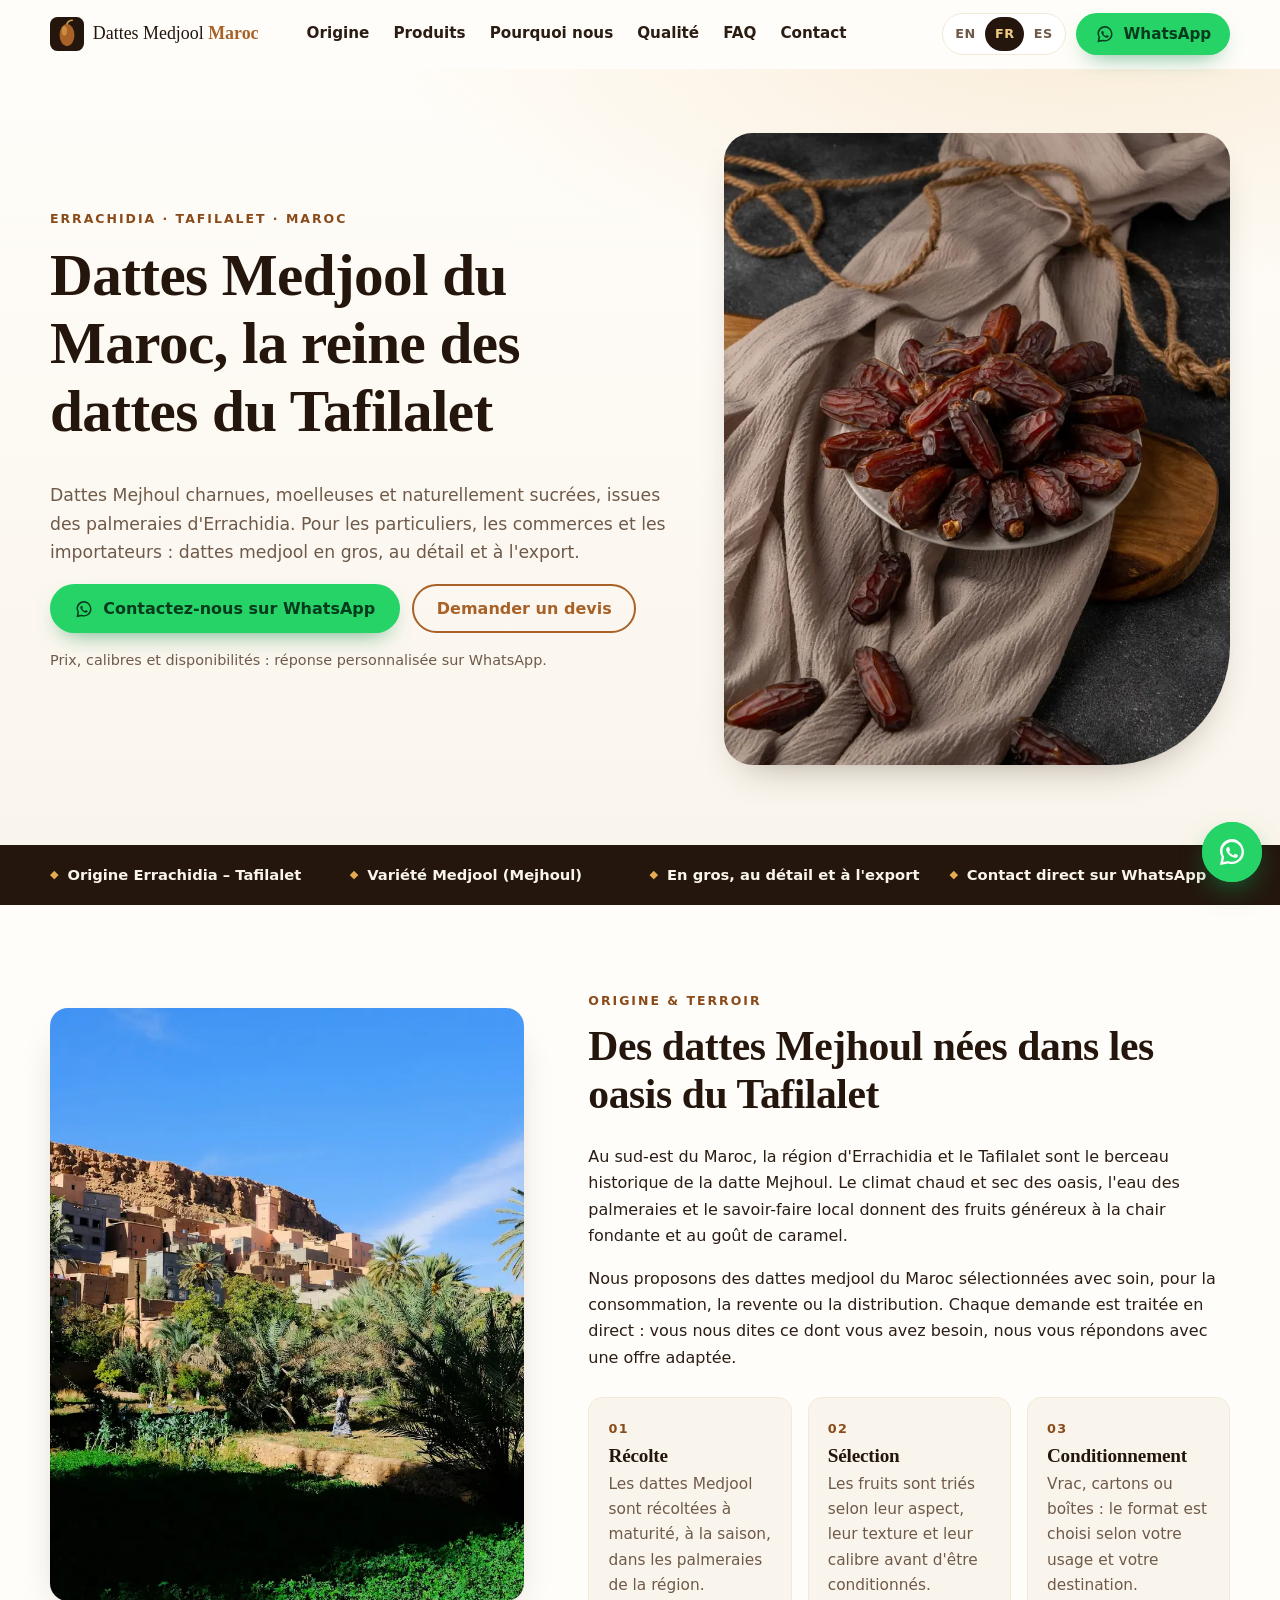
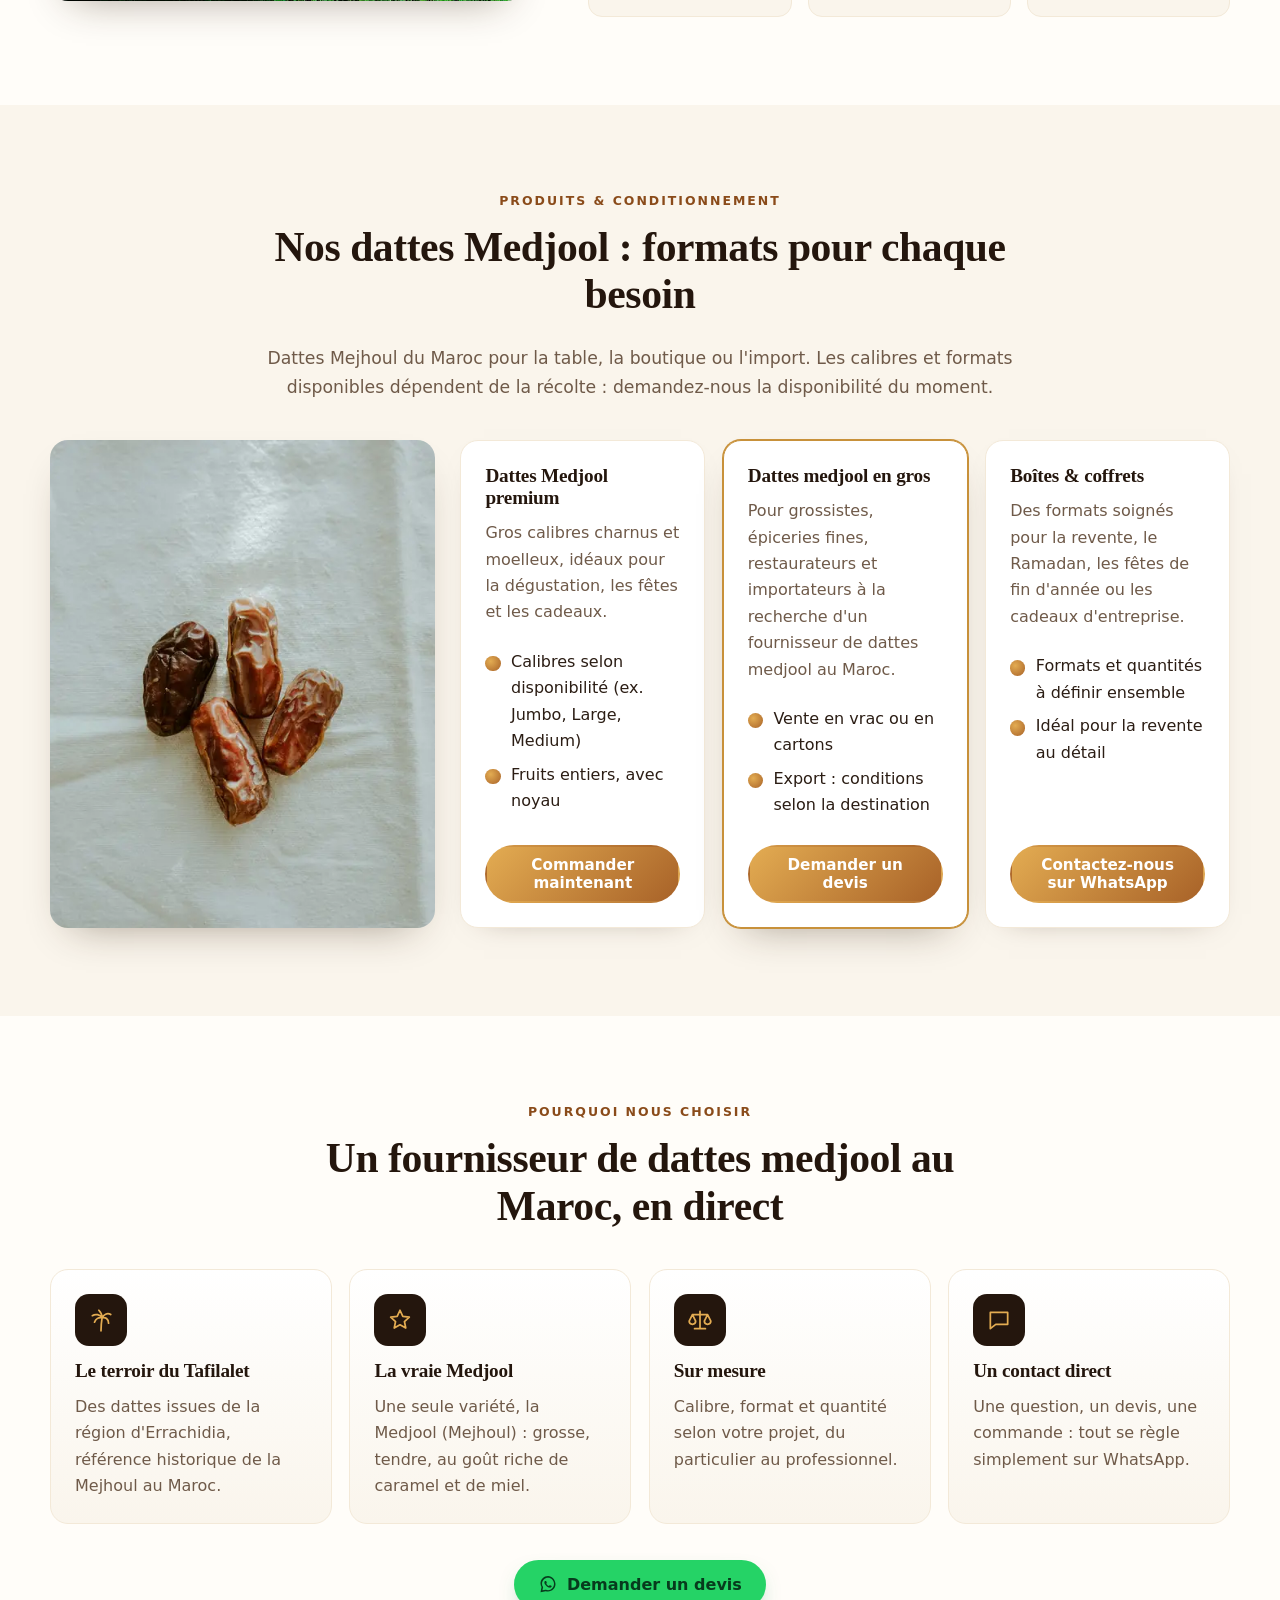
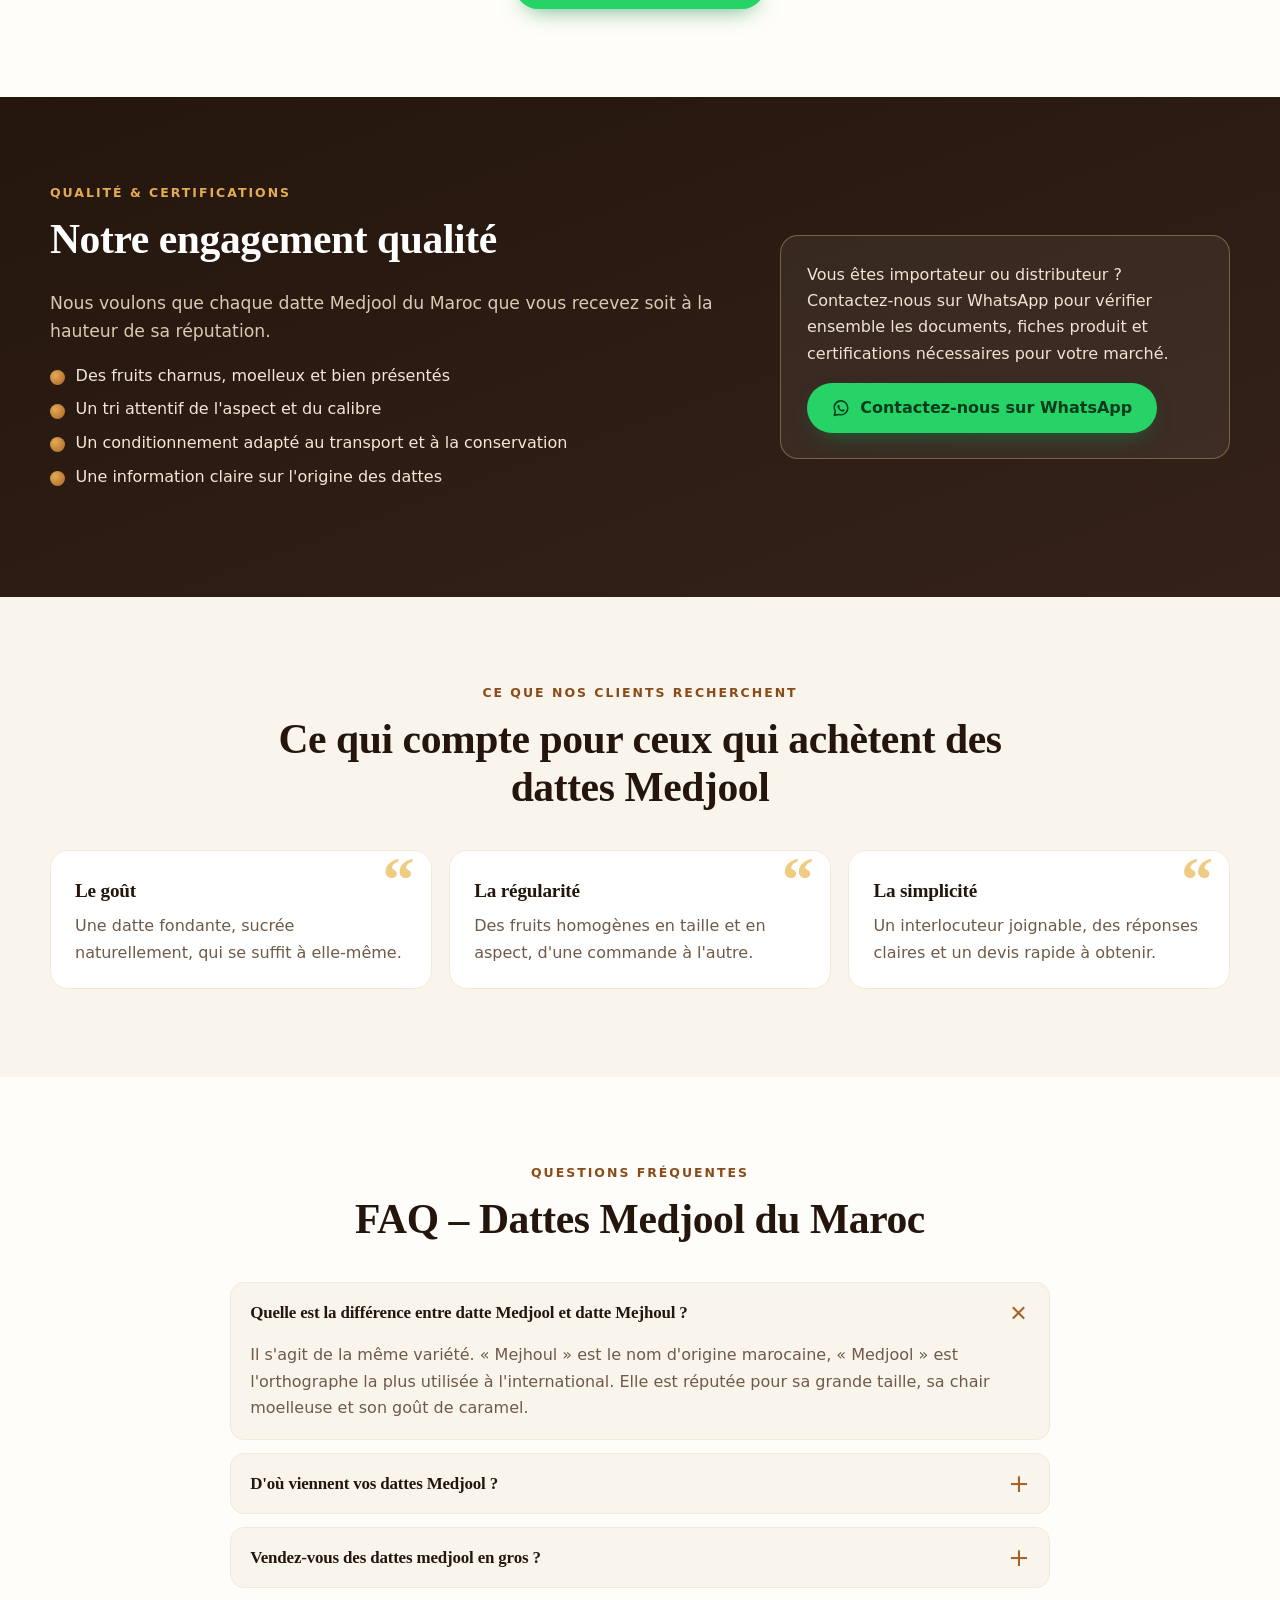
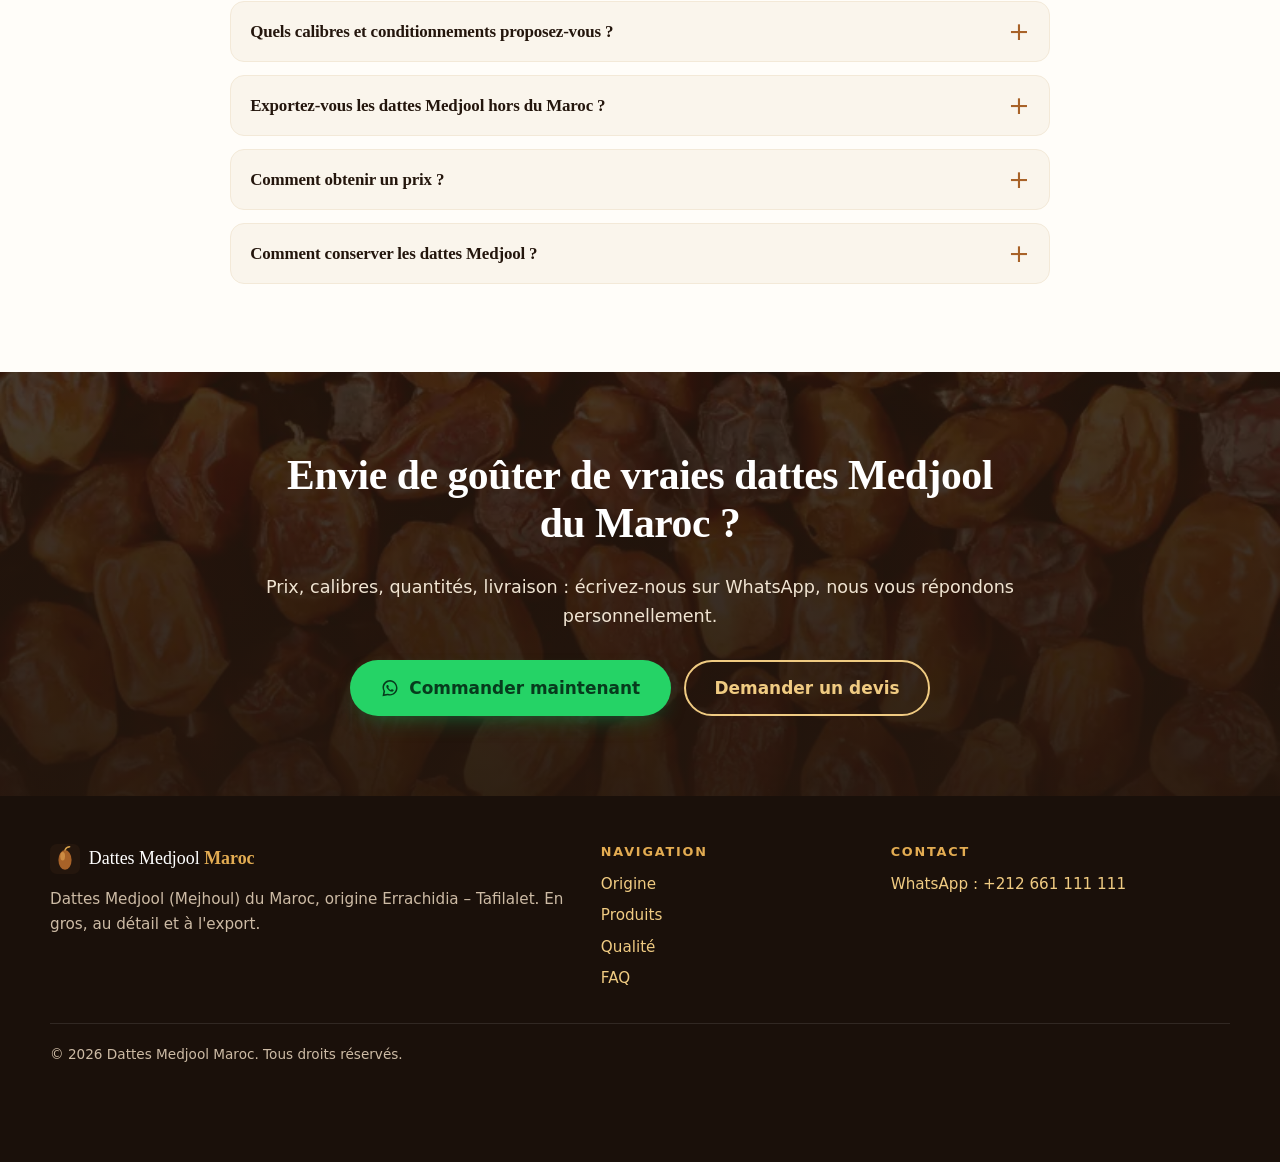
==== commit 3b0e841d: "EN: optimize for 'medjool dates wholesale' (US, B2B); domain -> medjooldateswholesale.vercel.app" ====
--- a/index.html
+++ b/index.html
@@ -13,29 +13,29 @@
   <meta name="description" content="Dattes Medjool du Maroc (Mejhoul) d&#x27;Errachidia – Tafilalet. Fournisseur de dattes medjool en gros et au détail, export possible. Demandez un devis sur WhatsApp." data-i18n-attr="content:meta.description">
   <meta name="robots" content="index, follow, max-image-preview:large">
   <meta name="theme-color" content="#24160d">
-  <!-- NOTE: domaine provisoire — remplacez https://dattesmedjoolmaroc.vercel.app partout s'il change -->
-  <link rel="canonical" href="https://dattesmedjoolmaroc.vercel.app/" id="canonical">
-  <link rel="alternate" hreflang="fr" href="https://dattesmedjoolmaroc.vercel.app/">
-  <link rel="alternate" hreflang="en" href="https://dattesmedjoolmaroc.vercel.app/?lang=en">
-  <link rel="alternate" hreflang="es" href="https://dattesmedjoolmaroc.vercel.app/?lang=es">
-  <link rel="alternate" hreflang="x-default" href="https://dattesmedjoolmaroc.vercel.app/">
+  <!-- NOTE: domaine provisoire — remplacez https://medjooldateswholesale.vercel.app partout s'il change -->
+  <link rel="canonical" href="https://medjooldateswholesale.vercel.app/" id="canonical">
+  <link rel="alternate" hreflang="fr" href="https://medjooldateswholesale.vercel.app/">
+  <link rel="alternate" hreflang="en" href="https://medjooldateswholesale.vercel.app/?lang=en">
+  <link rel="alternate" hreflang="es" href="https://medjooldateswholesale.vercel.app/?lang=es">
+  <link rel="alternate" hreflang="x-default" href="https://medjooldateswholesale.vercel.app/">
 
   <meta property="og:type" content="website">
   <meta property="og:site_name" content="Dattes Medjool Maroc">
-  <meta property="og:url" content="https://dattesmedjoolmaroc.vercel.app/" id="og-url">
+  <meta property="og:url" content="https://medjooldateswholesale.vercel.app/" id="og-url">
   <meta property="og:title" content="Dattes Medjool Maroc – Dattes Mejhoul premium du Tafilalet" data-i18n-attr="content:meta.ogTitle">
   <meta property="og:description" content="Dattes Mejhoul du Maroc, origine Errachidia – Tafilalet. En gros, au détail et à l&#x27;export. Contactez-nous sur WhatsApp." data-i18n-attr="content:meta.ogDescription">
   <meta property="og:locale" content="fr_FR" data-i18n-attr="content:meta.ogLocale">
   <meta property="og:locale:alternate" content="en_US">
   <meta property="og:locale:alternate" content="es_ES">
-  <meta property="og:image" content="https://dattesmedjoolmaroc.vercel.app/images/og-image.jpg">
+  <meta property="og:image" content="https://medjooldateswholesale.vercel.app/images/og-image.jpg">
   <meta property="og:image:width" content="1200">
   <meta property="og:image:height" content="630">
   <meta property="og:image:alt" content="Dattes Medjool du Maroc dans une assiette sur un linge en lin" data-i18n-attr="content:img.hero.alt">
   <meta name="twitter:card" content="summary_large_image">
   <meta name="twitter:title" content="Dattes Medjool Maroc – Dattes Mejhoul premium du Tafilalet" data-i18n-attr="content:meta.ogTitle">
   <meta name="twitter:description" content="Dattes Mejhoul du Maroc, origine Errachidia – Tafilalet. En gros, au détail et à l&#x27;export. Contactez-nous sur WhatsApp." data-i18n-attr="content:meta.ogDescription">
-  <meta name="twitter:image" content="https://dattesmedjoolmaroc.vercel.app/images/og-image.jpg">
+  <meta name="twitter:image" content="https://medjooldateswholesale.vercel.app/images/og-image.jpg">
 
   <link rel="icon" href="favicon.svg" type="image/svg+xml">
   <link rel="apple-touch-icon" href="images/apple-touch-icon.png">
@@ -48,11 +48,11 @@
   "@graph": [
     {
       "@type": "Organization",
-      "@id": "https://dattesmedjoolmaroc.vercel.app/#organization",
+      "@id": "https://medjooldateswholesale.vercel.app/#organization",
       "name": "Dattes Medjool Maroc",
-      "url": "https://dattesmedjoolmaroc.vercel.app/",
-      "logo": "https://dattesmedjoolmaroc.vercel.app/images/apple-touch-icon.png",
-      "image": "https://dattesmedjoolmaroc.vercel.app/images/og-image.jpg",
+      "url": "https://medjooldateswholesale.vercel.app/",
+      "logo": "https://medjooldateswholesale.vercel.app/images/apple-touch-icon.png",
+      "image": "https://medjooldateswholesale.vercel.app/images/og-image.jpg",
       "telephone": "+212661111111",
       "contactPoint": {
         "@type": "ContactPoint",
@@ -68,8 +68,8 @@
     },
     {
       "@type": "WebSite",
-      "@id": "https://dattesmedjoolmaroc.vercel.app/#website",
-      "url": "https://dattesmedjoolmaroc.vercel.app/",
+      "@id": "https://medjooldateswholesale.vercel.app/#website",
+      "url": "https://medjooldateswholesale.vercel.app/",
       "name": "Dattes Medjool Maroc",
       "inLanguage": [
         "fr",
@@ -77,7 +77,7 @@
         "es"
       ],
       "publisher": {
-        "@id": "https://dattesmedjoolmaroc.vercel.app/#organization"
+        "@id": "https://medjooldateswholesale.vercel.app/#organization"
       }
     }
   ]
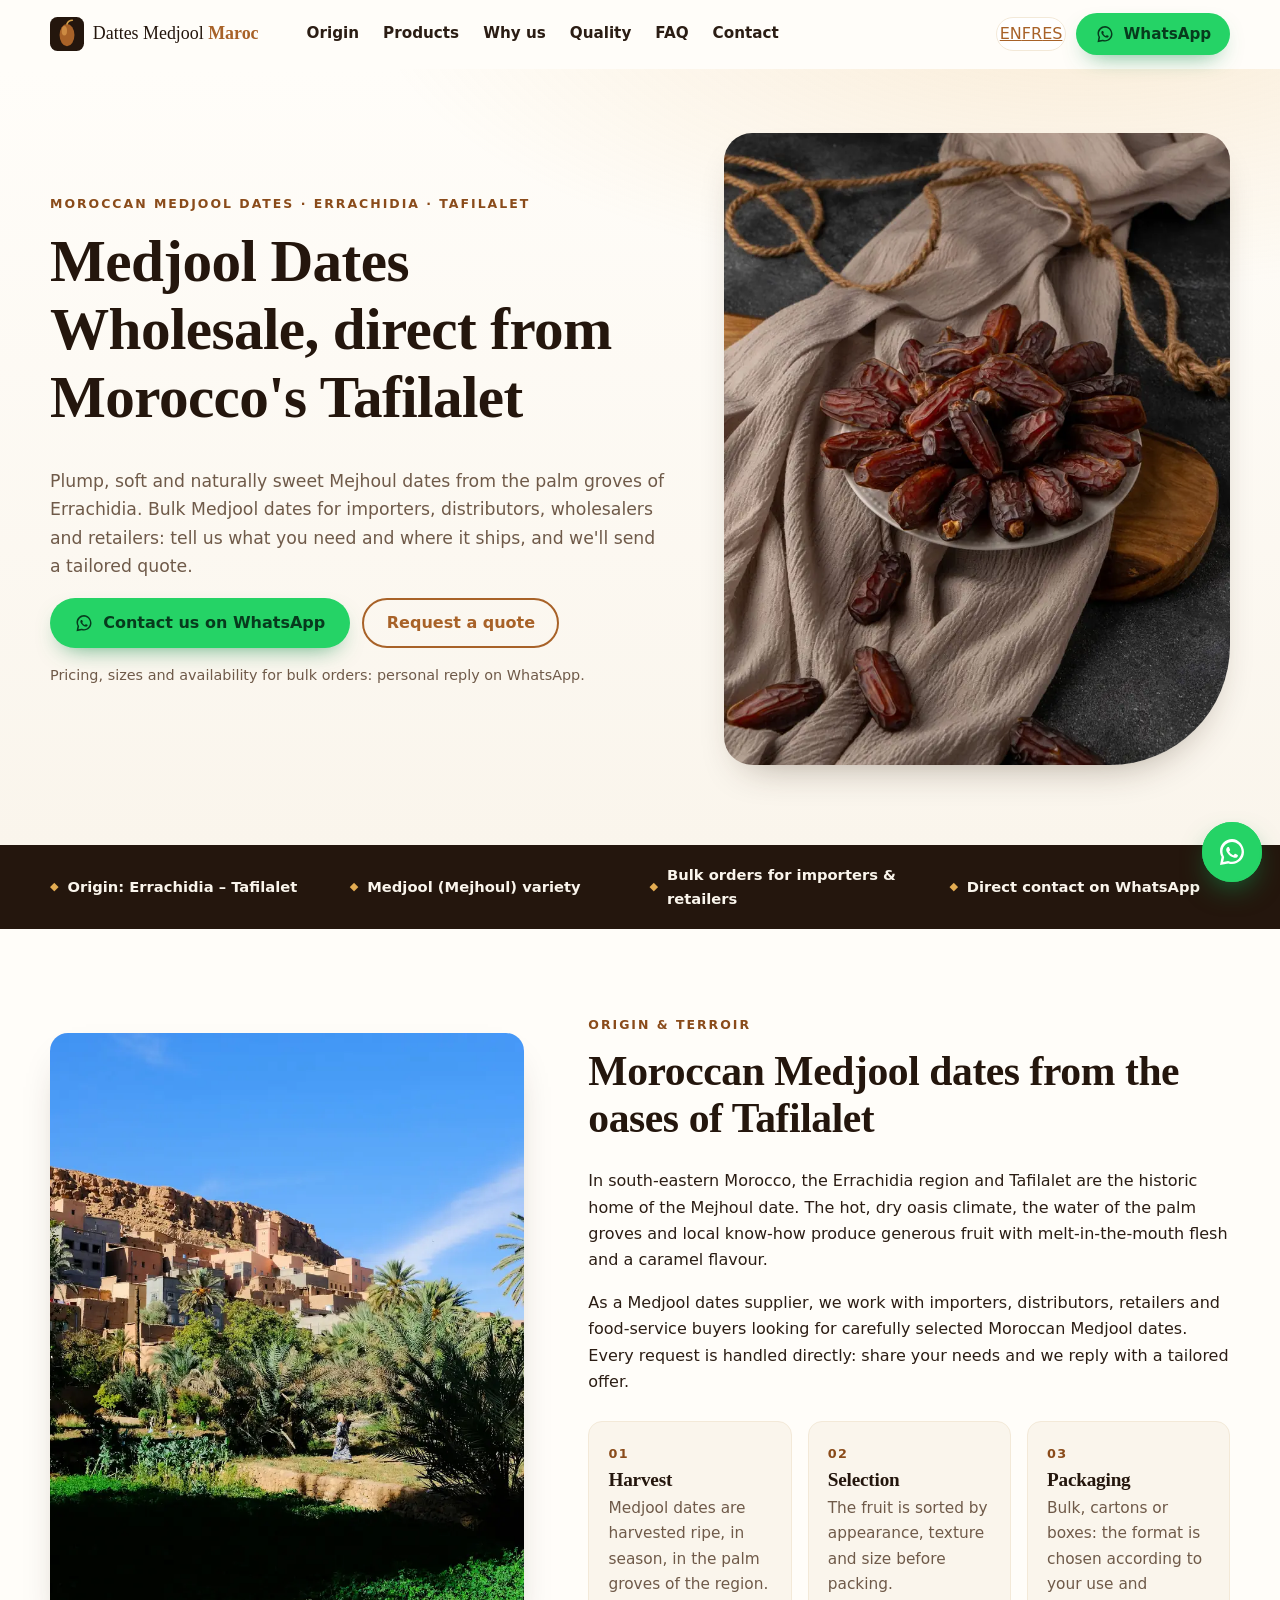
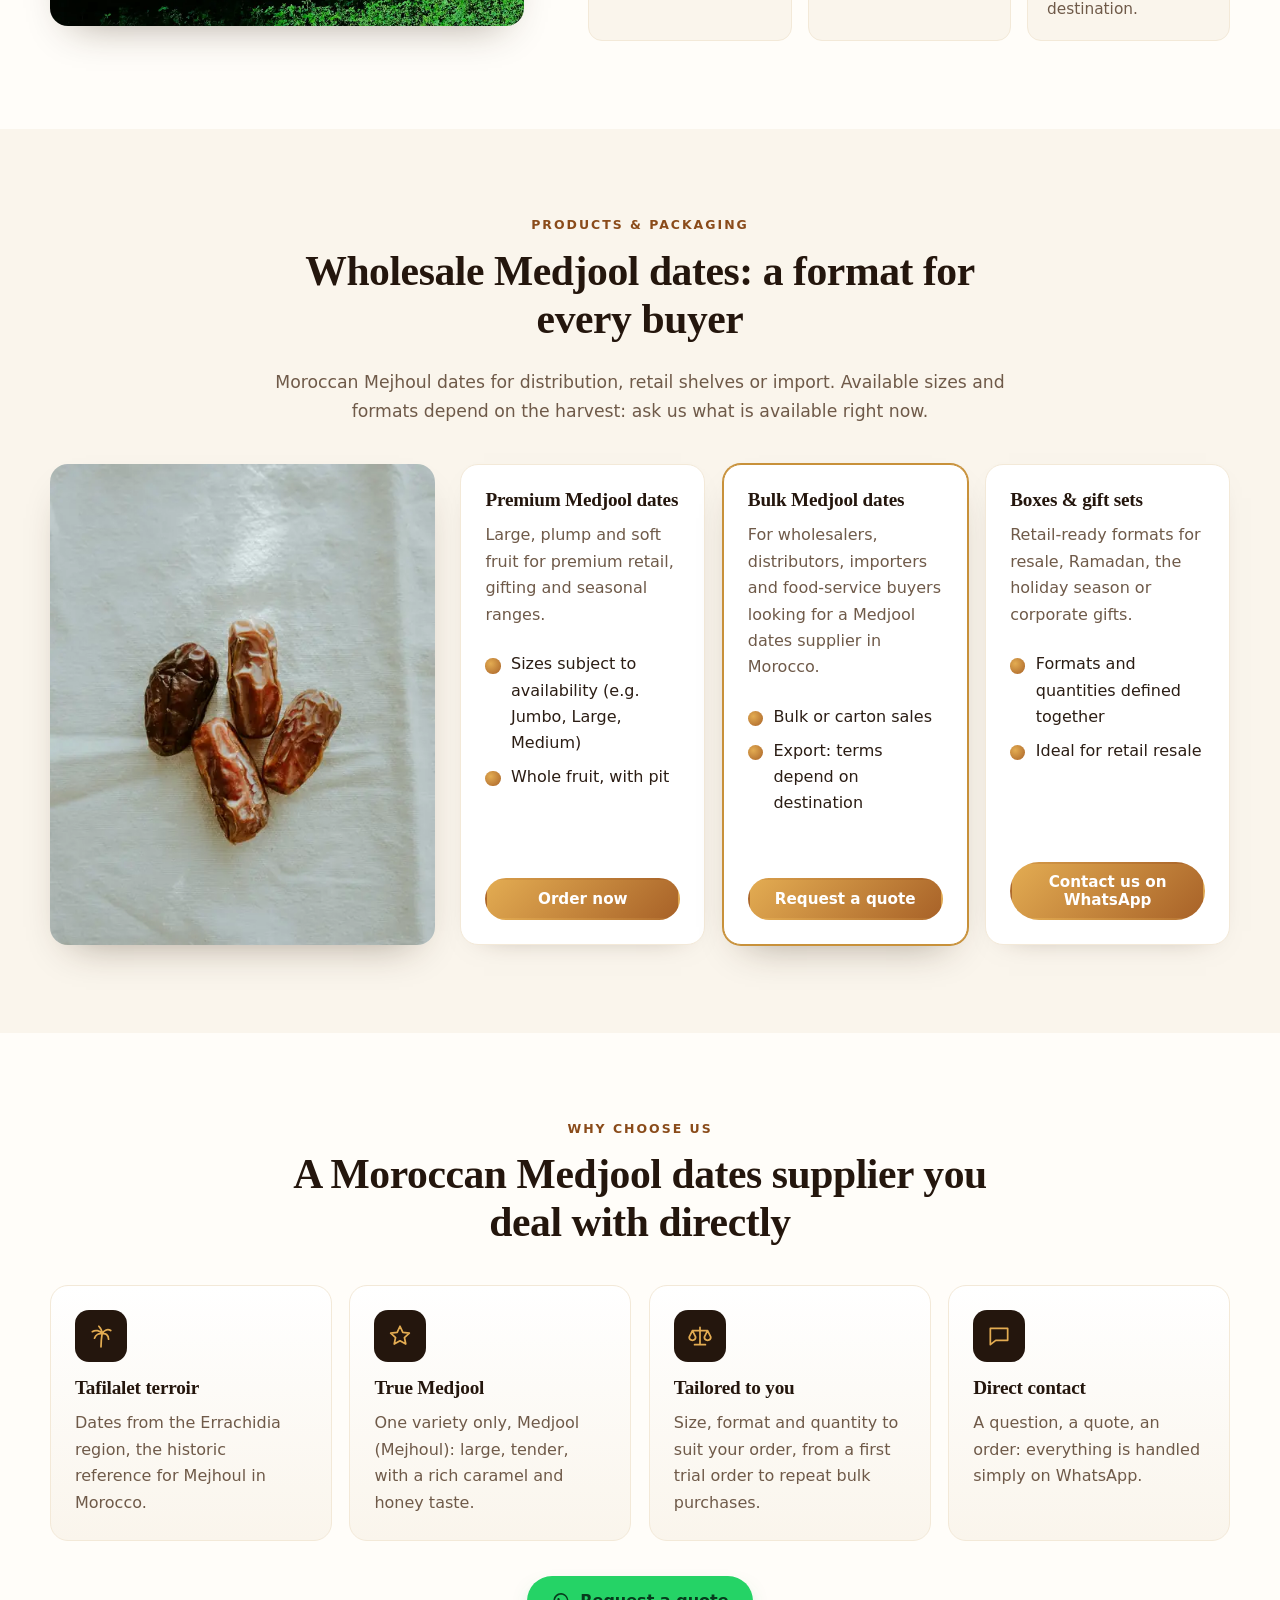
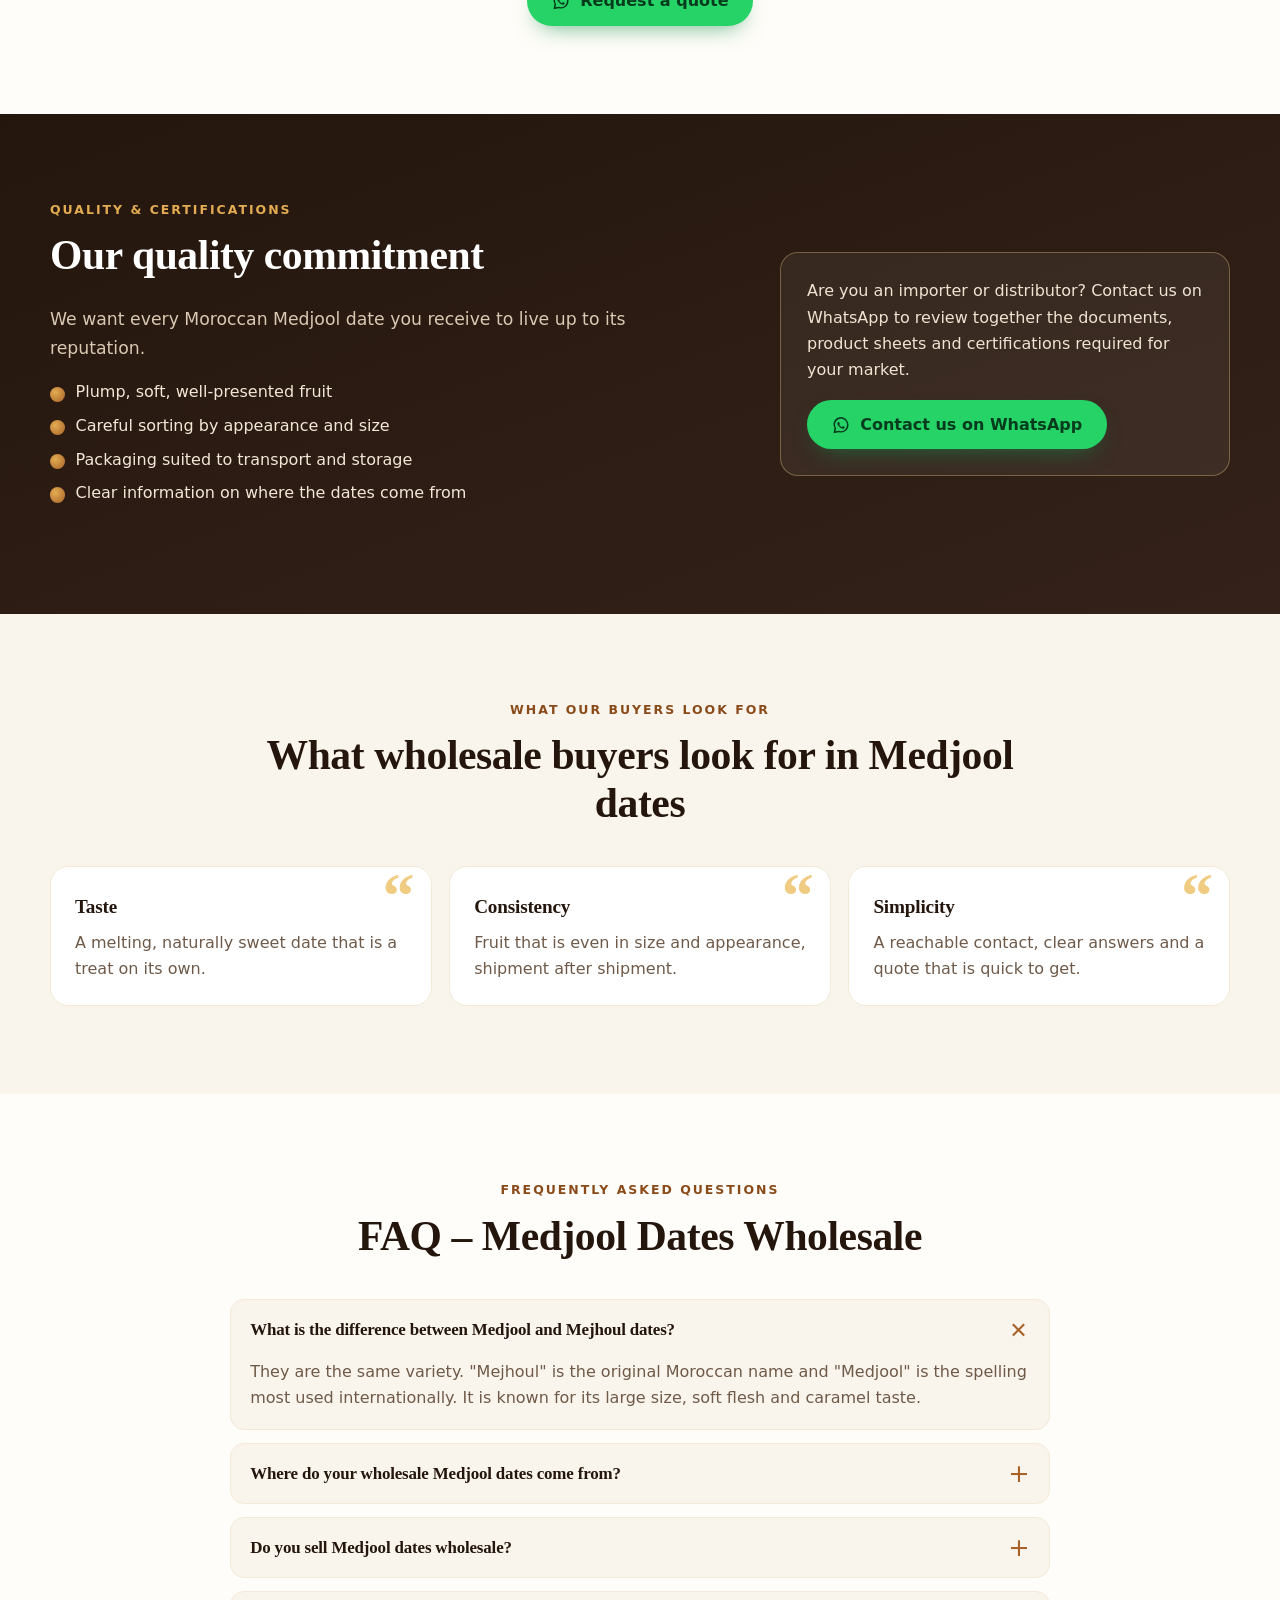
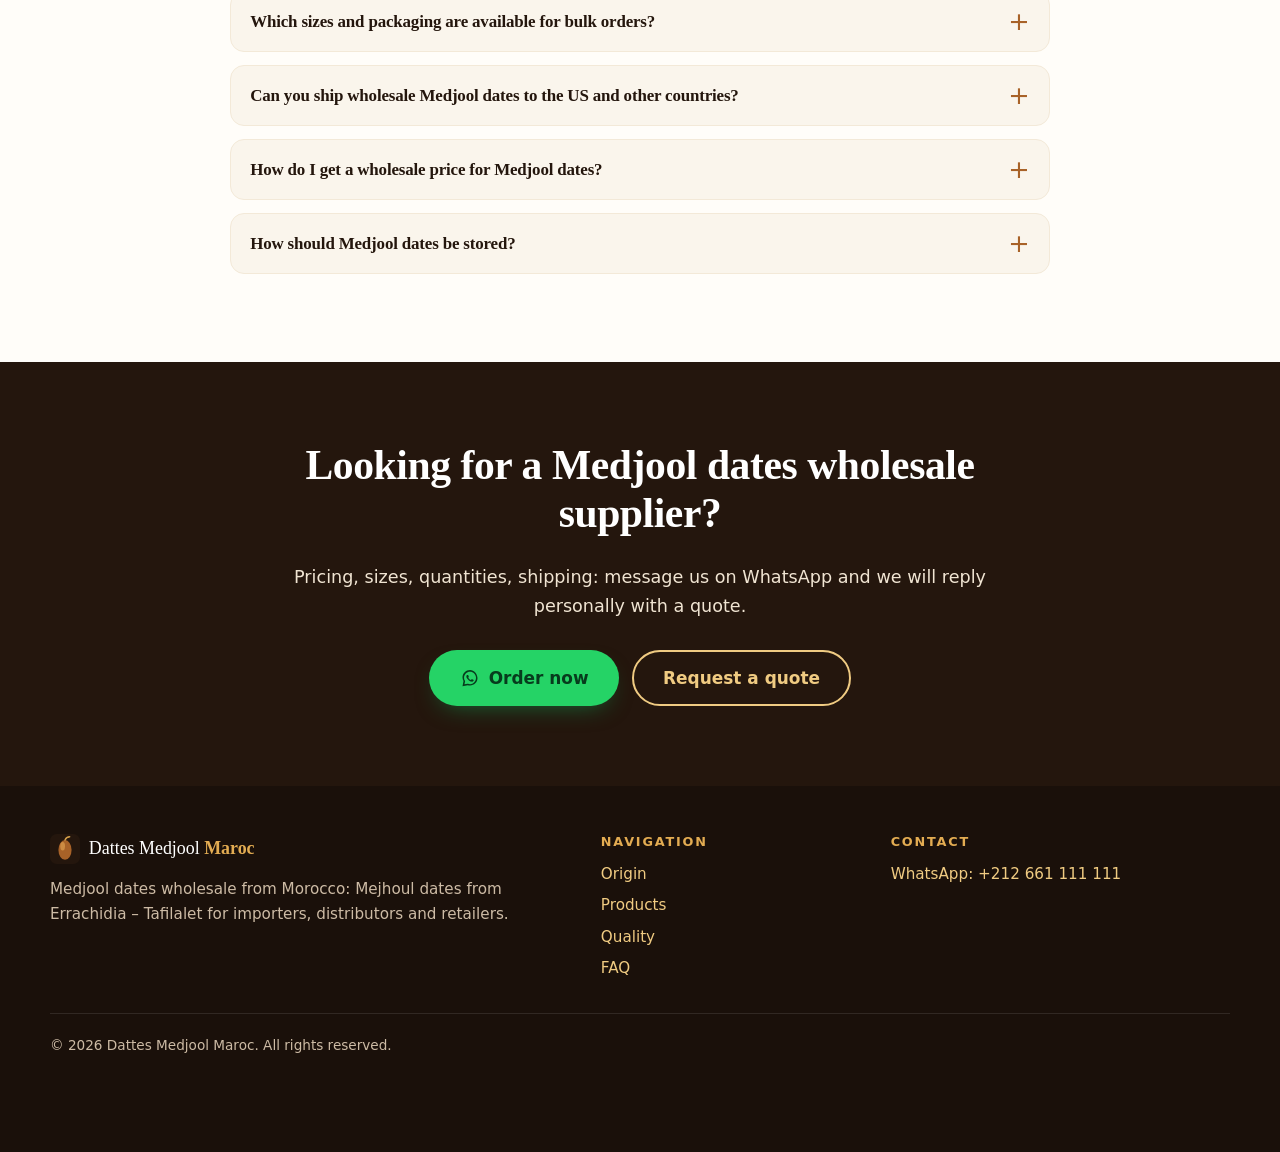
==== commit 3dd284b5: "Generated pages: EN at /, FR at /fr/, ES at /es/ + sitemap with hreflang (2/3)" ====
--- a/index.html
+++ b/index.html
@@ -1,5 +1,5 @@
 <!DOCTYPE html>
-<html lang="fr">
+<html lang="en">
 <head>
   <!-- ============================================================
        GOOGLE TAG MANAGER (HEAD) — à ajouter plus tard
@@ -9,38 +9,38 @@
 
   <meta charset="utf-8">
   <meta name="viewport" content="width=device-width, initial-scale=1">
-  <title data-i18n="meta.title">Dattes Medjool Maroc | Fournisseur de dattes Mejhoul du Tafilalet</title>
-  <meta name="description" content="Dattes Medjool du Maroc (Mejhoul) d&#x27;Errachidia – Tafilalet. Fournisseur de dattes medjool en gros et au détail, export possible. Demandez un devis sur WhatsApp." data-i18n-attr="content:meta.description">
+  <title>Medjool Dates Wholesale | Bulk Moroccan Medjool Dates Supplier</title>
+  <meta name="description" content="Medjool dates wholesale from Morocco (Errachidia – Tafilalet). Bulk Medjool dates for importers, distributors and retailers. Request a quote on WhatsApp.">
   <meta name="robots" content="index, follow, max-image-preview:large">
   <meta name="theme-color" content="#24160d">
-  <!-- NOTE: domaine provisoire — remplacez https://medjooldateswholesale.vercel.app partout s'il change -->
-  <link rel="canonical" href="https://medjooldateswholesale.vercel.app/" id="canonical">
-  <link rel="alternate" hreflang="fr" href="https://medjooldateswholesale.vercel.app/">
-  <link rel="alternate" hreflang="en" href="https://medjooldateswholesale.vercel.app/?lang=en">
-  <link rel="alternate" hreflang="es" href="https://medjooldateswholesale.vercel.app/?lang=es">
+  <!-- Domain is set in tools/build.py (SITE). EN = /, FR = /fr/, ES = /es/ -->
+  <link rel="canonical" href="https://medjooldateswholesale.vercel.app/">
+  <link rel="alternate" hreflang="en" href="https://medjooldateswholesale.vercel.app/">
+  <link rel="alternate" hreflang="fr" href="https://medjooldateswholesale.vercel.app/fr/">
+  <link rel="alternate" hreflang="es" href="https://medjooldateswholesale.vercel.app/es/">
   <link rel="alternate" hreflang="x-default" href="https://medjooldateswholesale.vercel.app/">
 
   <meta property="og:type" content="website">
   <meta property="og:site_name" content="Dattes Medjool Maroc">
-  <meta property="og:url" content="https://medjooldateswholesale.vercel.app/" id="og-url">
-  <meta property="og:title" content="Dattes Medjool Maroc – Dattes Mejhoul premium du Tafilalet" data-i18n-attr="content:meta.ogTitle">
-  <meta property="og:description" content="Dattes Mejhoul du Maroc, origine Errachidia – Tafilalet. En gros, au détail et à l&#x27;export. Contactez-nous sur WhatsApp." data-i18n-attr="content:meta.ogDescription">
-  <meta property="og:locale" content="fr_FR" data-i18n-attr="content:meta.ogLocale">
-  <meta property="og:locale:alternate" content="en_US">
+  <meta property="og:url" content="https://medjooldateswholesale.vercel.app/">
+  <meta property="og:title" content="Medjool Dates Wholesale – Moroccan Medjool Dates Supplier">
+  <meta property="og:description" content="Wholesale Medjool dates from Errachidia – Tafilalet, Morocco, for importers, distributors and retailers. Request a quote on WhatsApp.">
+  <meta property="og:locale" content="en_US">
+  <meta property="og:locale:alternate" content="fr_FR">
   <meta property="og:locale:alternate" content="es_ES">
   <meta property="og:image" content="https://medjooldateswholesale.vercel.app/images/og-image.jpg">
   <meta property="og:image:width" content="1200">
   <meta property="og:image:height" content="630">
-  <meta property="og:image:alt" content="Dattes Medjool du Maroc dans une assiette sur un linge en lin" data-i18n-attr="content:img.hero.alt">
+  <meta property="og:image:alt" content="Wholesale Moroccan Medjool dates on a plate over a linen cloth">
   <meta name="twitter:card" content="summary_large_image">
-  <meta name="twitter:title" content="Dattes Medjool Maroc – Dattes Mejhoul premium du Tafilalet" data-i18n-attr="content:meta.ogTitle">
-  <meta name="twitter:description" content="Dattes Mejhoul du Maroc, origine Errachidia – Tafilalet. En gros, au détail et à l&#x27;export. Contactez-nous sur WhatsApp." data-i18n-attr="content:meta.ogDescription">
+  <meta name="twitter:title" content="Medjool Dates Wholesale – Moroccan Medjool Dates Supplier">
+  <meta name="twitter:description" content="Wholesale Medjool dates from Errachidia – Tafilalet, Morocco, for importers, distributors and retailers. Request a quote on WhatsApp.">
   <meta name="twitter:image" content="https://medjooldateswholesale.vercel.app/images/og-image.jpg">
 
-  <link rel="icon" href="favicon.svg" type="image/svg+xml">
-  <link rel="apple-touch-icon" href="images/apple-touch-icon.png">
-  <link rel="preload" as="image" href="images/dattes-medjool-maroc-800.webp" imagesrcset="images/dattes-medjool-maroc-480.webp 480w, images/dattes-medjool-maroc-800.webp 800w" imagesizes="(min-width: 900px) 42vw, 100vw" fetchpriority="high">
-  <link rel="stylesheet" href="css/style.css">
+  <link rel="icon" href="/favicon.svg" type="image/svg+xml">
+  <link rel="apple-touch-icon" href="/images/apple-touch-icon.png">
+  <link rel="preload" as="image" href="/images/dattes-medjool-maroc-800.webp" imagesrcset="/images/dattes-medjool-maroc-480.webp 480w, /images/dattes-medjool-maroc-800.webp 800w" imagesizes="(min-width: 900px) 42vw, 100vw" fetchpriority="high">
+  <link rel="stylesheet" href="/css/style.css">
 
   <script type="application/ld+json" id="ld-org">
 {
@@ -60,8 +60,8 @@
         "contactType": "sales",
         "url": "https://wa.me/212661111111",
         "availableLanguage": [
+          "English",
           "French",
-          "English",
           "Spanish"
         ]
       }
@@ -72,8 +72,8 @@
       "url": "https://medjooldateswholesale.vercel.app/",
       "name": "Dattes Medjool Maroc",
       "inLanguage": [
+        "en",
         "fr",
-        "en",
         "es"
       ],
       "publisher": {
@@ -87,62 +87,62 @@
 {
   "@context": "https://schema.org",
   "@type": "FAQPage",
-  "inLanguage": "fr",
+  "inLanguage": "en",
   "mainEntity": [
     {
       "@type": "Question",
-      "name": "Quelle est la différence entre datte Medjool et datte Mejhoul ?",
-      "acceptedAnswer": {
-        "@type": "Answer",
-        "text": "Il s'agit de la même variété. « Mejhoul » est le nom d'origine marocaine, « Medjool » est l'orthographe la plus utilisée à l'international. Elle est réputée pour sa grande taille, sa chair moelleuse et son goût de caramel."
-      }
-    },
-    {
-      "@type": "Question",
-      "name": "D'où viennent vos dattes Medjool ?",
-      "acceptedAnswer": {
-        "@type": "Answer",
-        "text": "Nos dattes viennent du Maroc, de la région d'Errachidia – Tafilalet, dans le sud-est du pays, berceau historique de la datte Mejhoul."
-      }
-    },
-    {
-      "@type": "Question",
-      "name": "Vendez-vous des dattes medjool en gros ?",
-      "acceptedAnswer": {
-        "@type": "Answer",
-        "text": "Oui. Nous répondons aux demandes des particuliers comme des professionnels (grossistes, commerces, restaurateurs, importateurs). Indiquez-nous la quantité souhaitée sur WhatsApp pour recevoir un devis."
-      }
-    },
-    {
-      "@type": "Question",
-      "name": "Quels calibres et conditionnements proposez-vous ?",
-      "acceptedAnswer": {
-        "@type": "Answer",
-        "text": "Les calibres et formats (vrac, cartons, boîtes, coffrets) dépendent de la récolte et de votre besoin. Écrivez-nous sur WhatsApp pour connaître les disponibilités du moment."
-      }
-    },
-    {
-      "@type": "Question",
-      "name": "Exportez-vous les dattes Medjool hors du Maroc ?",
-      "acceptedAnswer": {
-        "@type": "Answer",
-        "text": "Les demandes d'export sont étudiées au cas par cas. Les conditions (documents, transport, délais) dépendent du pays de destination : contactez-nous sur WhatsApp pour en parler."
-      }
-    },
-    {
-      "@type": "Question",
-      "name": "Comment obtenir un prix ?",
-      "acceptedAnswer": {
-        "@type": "Answer",
-        "text": "Envoyez-nous un message sur WhatsApp en précisant le produit, la quantité et la ville ou le pays de livraison. Nous vous répondons avec une offre personnalisée."
-      }
-    },
-    {
-      "@type": "Question",
-      "name": "Comment conserver les dattes Medjool ?",
-      "acceptedAnswer": {
-        "@type": "Answer",
-        "text": "Conservez-les dans un endroit frais et sec, à l'abri de la lumière, dans un contenant fermé. Au réfrigérateur, elles gardent plus longtemps leur moelleux."
+      "name": "What is the difference between Medjool and Mejhoul dates?",
+      "acceptedAnswer": {
+        "@type": "Answer",
+        "text": "They are the same variety. \"Mejhoul\" is the original Moroccan name and \"Medjool\" is the spelling most used internationally. It is known for its large size, soft flesh and caramel taste."
+      }
+    },
+    {
+      "@type": "Question",
+      "name": "Where do your wholesale Medjool dates come from?",
+      "acceptedAnswer": {
+        "@type": "Answer",
+        "text": "Our dates come from Morocco, from the Errachidia – Tafilalet region in the south-east of the country, the historic home of the Mejhoul date."
+      }
+    },
+    {
+      "@type": "Question",
+      "name": "Do you sell Medjool dates wholesale?",
+      "acceptedAnswer": {
+        "@type": "Answer",
+        "text": "Yes. We supply bulk Medjool dates to importers, distributors, wholesalers, retailers and food-service buyers, and we also handle smaller orders. Tell us the quantity and destination on WhatsApp to receive a quote."
+      }
+    },
+    {
+      "@type": "Question",
+      "name": "Which sizes and packaging are available for bulk orders?",
+      "acceptedAnswer": {
+        "@type": "Answer",
+        "text": "Sizes and formats (bulk, cartons, boxes, gift sets) depend on the harvest and on your needs. Message us on WhatsApp for current availability of wholesale Medjool dates."
+      }
+    },
+    {
+      "@type": "Question",
+      "name": "Can you ship wholesale Medjool dates to the US and other countries?",
+      "acceptedAnswer": {
+        "@type": "Answer",
+        "text": "Export requests, including to the United States, are reviewed case by case. Terms (documents, shipping, lead times) depend on the destination country: contact us on WhatsApp to discuss."
+      }
+    },
+    {
+      "@type": "Question",
+      "name": "How do I get a wholesale price for Medjool dates?",
+      "acceptedAnswer": {
+        "@type": "Answer",
+        "text": "Send us a WhatsApp message with the product, size, quantity and delivery city or country. We will reply with a personalised wholesale quote."
+      }
+    },
+    {
+      "@type": "Question",
+      "name": "How should Medjool dates be stored?",
+      "acceptedAnswer": {
+        "@type": "Answer",
+        "text": "Keep them in a cool, dry place away from light, in a closed container. In the fridge they stay soft for longer."
       }
     }
   ]
@@ -158,30 +158,30 @@
        pour créer facilement des déclencheurs GTM (clic WhatsApp).
        ============================================================ -->
 
-  <a class="skip" href="#main" data-i18n="a11y.skip">Aller au contenu</a>
+  <a class="skip" href="#main">Skip to content</a>
 
   <header class="header" id="top">
     <div class="container header__inner">
-      <a class="brand" href="#top" aria-label="Dattes Medjool Maroc – accueil" data-i18n-attr="aria-label:a11y.home">
-        <img src="favicon.svg" alt="" width="34" height="34">
+      <a class="brand" href="#top" aria-label="Dattes Medjool Maroc – home">
+        <img src="/favicon.svg" alt="" width="34" height="34">
         <span>Dattes Medjool <strong>Maroc</strong></span>
       </a>
-      <nav class="nav" id="nav" aria-label="Navigation principale" data-i18n-attr="aria-label:a11y.nav">
-        <a href="#origine" data-i18n="nav.about">Origine</a>
-        <a href="#produits" data-i18n="nav.products">Produits</a>
-        <a href="#pourquoi" data-i18n="nav.why">Pourquoi nous</a>
-        <a href="#qualite" data-i18n="nav.quality">Qualité</a>
-        <a href="#faq" data-i18n="nav.faq">FAQ</a>
-        <a href="#contact" data-i18n="nav.contact">Contact</a>
+      <nav class="nav" id="nav" aria-label="Main navigation">
+        <a href="#origine">Origin</a>
+        <a href="#produits">Products</a>
+        <a href="#pourquoi">Why us</a>
+        <a href="#qualite">Quality</a>
+        <a href="#faq">FAQ</a>
+        <a href="#contact">Contact</a>
       </nav>
       <div class="header__actions">
-        <div class="lang" role="group" aria-label="Choisir la langue" data-i18n-attr="aria-label:a11y.lang">
-          <button type="button" data-lang="en" lang="en" aria-pressed="false">EN</button>
-          <button type="button" data-lang="fr" lang="fr" aria-pressed="true">FR</button>
-          <button type="button" data-lang="es" lang="es" aria-pressed="false">ES</button>
-        </div>
-        <a class="btn btn--wa btn--sm header__wa" href="https://wa.me/212661111111?text=Bonjour%2C%20je%20suis%20int%C3%A9ress%C3%A9%28e%29%20par%20vos%20dattes%20Medjool%20du%20Maroc.%20Pouvez-vous%20m%27envoyer%20vos%20prix%20et%20disponibilit%C3%A9s%20%3F" target="_blank" rel="noopener" data-cta="whatsapp" data-cta-location="header"><svg class="i-wa" viewBox="0 0 32 32" width="20" height="20" aria-hidden="true" focusable="false"><path fill="currentColor" d="M16.04 3C9.4 3 4 8.33 4 14.9c0 2.1.56 4.15 1.62 5.95L4 29l8.4-1.6a12.2 12.2 0 0 0 3.64.55C22.66 27.95 28 22.62 28 16.05 28 9.48 22.66 3 16.04 3zm0 22.8c-1.13 0-2.24-.18-3.3-.53l-.6-.2-4.98.95.97-4.83-.22-.6a9.6 9.6 0 0 1-1.44-5.1c0-5.3 4.3-9.6 9.57-9.6s9.57 4.3 9.57 9.6-4.3 10.31-9.57 10.31zm5.27-7.07c-.29-.14-1.7-.83-1.96-.92-.27-.1-.46-.14-.65.14-.2.29-.75.92-.92 1.1-.17.2-.34.22-.63.08-.29-.15-1.22-.45-2.32-1.43-.86-.76-1.44-1.7-1.6-1.99-.17-.29-.02-.44.12-.58.13-.13.29-.34.43-.5.15-.18.2-.3.29-.49.1-.19.05-.36-.02-.5-.07-.15-.65-1.56-.89-2.13-.23-.56-.47-.48-.65-.49h-.55c-.19 0-.5.07-.77.36-.26.29-1 .98-1 2.4 0 1.4 1.03 2.77 1.17 2.96.15.19 2.03 3.1 4.92 4.34.69.3 1.22.47 1.64.6.69.22 1.32.19 1.81.12.55-.08 1.7-.69 1.94-1.36.24-.67.24-1.25.17-1.37-.07-.12-.26-.19-.55-.33z"/></svg><span data-i18n="nav.cta">WhatsApp</span></a>
-        <button class="burger" type="button" aria-controls="nav" aria-expanded="false" aria-label="Ouvrir le menu" data-i18n-attr="aria-label:a11y.menu"><span></span><span></span><span></span></button>
+        <nav class="lang" aria-label="Choose language">
+          <a href="/" hreflang="en" lang="en" aria-current="page">EN</a>
+          <a href="/fr/" hreflang="fr" lang="fr">FR</a>
+          <a href="/es/" hreflang="es" lang="es">ES</a>
+        </nav>
+        <a class="btn btn--wa btn--sm header__wa" href="https://wa.me/212661111111?text=Hello%2C%20I%27m%20interested%20in%20buying%20Medjool%20dates%20wholesale.%20Could%20you%20send%20me%20your%20prices%20and%20availability%3F" target="_blank" rel="noopener" data-cta="whatsapp" data-cta-location="header"><svg class="i-wa" viewBox="0 0 32 32" width="20" height="20" aria-hidden="true" focusable="false"><path fill="currentColor" d="M16.04 3C9.4 3 4 8.33 4 14.9c0 2.1.56 4.15 1.62 5.95L4 29l8.4-1.6a12.2 12.2 0 0 0 3.64.55C22.66 27.95 28 22.62 28 16.05 28 9.48 22.66 3 16.04 3zm0 22.8c-1.13 0-2.24-.18-3.3-.53l-.6-.2-4.98.95.97-4.83-.22-.6a9.6 9.6 0 0 1-1.44-5.1c0-5.3 4.3-9.6 9.57-9.6s9.57 4.3 9.57 9.6-4.3 10.31-9.57 10.31zm5.27-7.07c-.29-.14-1.7-.83-1.96-.92-.27-.1-.46-.14-.65.14-.2.29-.75.92-.92 1.1-.17.2-.34.22-.63.08-.29-.15-1.22-.45-2.32-1.43-.86-.76-1.44-1.7-1.6-1.99-.17-.29-.02-.44.12-.58.13-.13.29-.34.43-.5.15-.18.2-.3.29-.49.1-.19.05-.36-.02-.5-.07-.15-.65-1.56-.89-2.13-.23-.56-.47-.48-.65-.49h-.55c-.19 0-.5.07-.77.36-.26.29-1 .98-1 2.4 0 1.4 1.03 2.77 1.17 2.96.15.19 2.03 3.1 4.92 4.34.69.3 1.22.47 1.64.6.69.22 1.32.19 1.81.12.55-.08 1.7-.69 1.94-1.36.24-.67.24-1.25.17-1.37-.07-.12-.26-.19-.55-.33z"/></svg><span>WhatsApp</span></a>
+        <button class="burger" type="button" aria-controls="nav" aria-expanded="false" aria-label="Open menu"><span></span><span></span><span></span></button>
       </div>
     </div>
   </header>
@@ -191,28 +191,28 @@
     <section class="hero" aria-labelledby="hero-title">
       <div class="container hero__grid">
         <div class="hero__text">
-          <p class="eyebrow" data-i18n="hero.eyebrow">Errachidia · Tafilalet · Maroc</p>
-          <h1 id="hero-title" data-i18n="hero.title">Dattes Medjool du Maroc, la reine des dattes du Tafilalet</h1>
-          <p class="lead" data-i18n="hero.lead">Dattes Mejhoul charnues, moelleuses et naturellement sucrées, issues des palmeraies d&#x27;Errachidia. Pour les particuliers, les commerces et les importateurs : dattes medjool en gros, au détail et à l&#x27;export.</p>
+          <p class="eyebrow">Moroccan Medjool dates · Errachidia · Tafilalet</p>
+          <h1 id="hero-title">Medjool Dates Wholesale, direct from Morocco&#x27;s Tafilalet</h1>
+          <p class="lead">Plump, soft and naturally sweet Mejhoul dates from the palm groves of Errachidia. Bulk Medjool dates for importers, distributors, wholesalers and retailers: tell us what you need and where it ships, and we&#x27;ll send a tailored quote.</p>
           <div class="cta-row">
-            <a class="btn btn--wa" href="https://wa.me/212661111111?text=Bonjour%2C%20je%20suis%20int%C3%A9ress%C3%A9%28e%29%20par%20vos%20dattes%20Medjool%20du%20Maroc.%20Pouvez-vous%20m%27envoyer%20vos%20prix%20et%20disponibilit%C3%A9s%20%3F" target="_blank" rel="noopener" data-cta="whatsapp" data-cta-location="hero"><svg class="i-wa" viewBox="0 0 32 32" width="20" height="20" aria-hidden="true" focusable="false"><path fill="currentColor" d="M16.04 3C9.4 3 4 8.33 4 14.9c0 2.1.56 4.15 1.62 5.95L4 29l8.4-1.6a12.2 12.2 0 0 0 3.64.55C22.66 27.95 28 22.62 28 16.05 28 9.48 22.66 3 16.04 3zm0 22.8c-1.13 0-2.24-.18-3.3-.53l-.6-.2-4.98.95.97-4.83-.22-.6a9.6 9.6 0 0 1-1.44-5.1c0-5.3 4.3-9.6 9.57-9.6s9.57 4.3 9.57 9.6-4.3 10.31-9.57 10.31zm5.27-7.07c-.29-.14-1.7-.83-1.96-.92-.27-.1-.46-.14-.65.14-.2.29-.75.92-.92 1.1-.17.2-.34.22-.63.08-.29-.15-1.22-.45-2.32-1.43-.86-.76-1.44-1.7-1.6-1.99-.17-.29-.02-.44.12-.58.13-.13.29-.34.43-.5.15-.18.2-.3.29-.49.1-.19.05-.36-.02-.5-.07-.15-.65-1.56-.89-2.13-.23-.56-.47-.48-.65-.49h-.55c-.19 0-.5.07-.77.36-.26.29-1 .98-1 2.4 0 1.4 1.03 2.77 1.17 2.96.15.19 2.03 3.1 4.92 4.34.69.3 1.22.47 1.64.6.69.22 1.32.19 1.81.12.55-.08 1.7-.69 1.94-1.36.24-.67.24-1.25.17-1.37-.07-.12-.26-.19-.55-.33z"/></svg><span data-i18n="hero.cta1">Contactez-nous sur WhatsApp</span></a>
-            <a class="btn btn--ghost" href="https://wa.me/212661111111?text=Bonjour%2C%20je%20suis%20int%C3%A9ress%C3%A9%28e%29%20par%20vos%20dattes%20Medjool%20du%20Maroc.%20Pouvez-vous%20m%27envoyer%20vos%20prix%20et%20disponibilit%C3%A9s%20%3F" target="_blank" rel="noopener" data-cta="whatsapp" data-cta-location="hero-quote"><span data-i18n="hero.cta2">Demander un devis</span></a>
+            <a class="btn btn--wa" href="https://wa.me/212661111111?text=Hello%2C%20I%27m%20interested%20in%20buying%20Medjool%20dates%20wholesale.%20Could%20you%20send%20me%20your%20prices%20and%20availability%3F" target="_blank" rel="noopener" data-cta="whatsapp" data-cta-location="hero"><svg class="i-wa" viewBox="0 0 32 32" width="20" height="20" aria-hidden="true" focusable="false"><path fill="currentColor" d="M16.04 3C9.4 3 4 8.33 4 14.9c0 2.1.56 4.15 1.62 5.95L4 29l8.4-1.6a12.2 12.2 0 0 0 3.64.55C22.66 27.95 28 22.62 28 16.05 28 9.48 22.66 3 16.04 3zm0 22.8c-1.13 0-2.24-.18-3.3-.53l-.6-.2-4.98.95.97-4.83-.22-.6a9.6 9.6 0 0 1-1.44-5.1c0-5.3 4.3-9.6 9.57-9.6s9.57 4.3 9.57 9.6-4.3 10.31-9.57 10.31zm5.27-7.07c-.29-.14-1.7-.83-1.96-.92-.27-.1-.46-.14-.65.14-.2.29-.75.92-.92 1.1-.17.2-.34.22-.63.08-.29-.15-1.22-.45-2.32-1.43-.86-.76-1.44-1.7-1.6-1.99-.17-.29-.02-.44.12-.58.13-.13.29-.34.43-.5.15-.18.2-.3.29-.49.1-.19.05-.36-.02-.5-.07-.15-.65-1.56-.89-2.13-.23-.56-.47-.48-.65-.49h-.55c-.19 0-.5.07-.77.36-.26.29-1 .98-1 2.4 0 1.4 1.03 2.77 1.17 2.96.15.19 2.03 3.1 4.92 4.34.69.3 1.22.47 1.64.6.69.22 1.32.19 1.81.12.55-.08 1.7-.69 1.94-1.36.24-.67.24-1.25.17-1.37-.07-.12-.26-.19-.55-.33z"/></svg><span>Contact us on WhatsApp</span></a>
+            <a class="btn btn--ghost" href="https://wa.me/212661111111?text=Hello%2C%20I%27m%20interested%20in%20buying%20Medjool%20dates%20wholesale.%20Could%20you%20send%20me%20your%20prices%20and%20availability%3F" target="_blank" rel="noopener" data-cta="whatsapp" data-cta-location="hero-quote"><span>Request a quote</span></a>
           </div>
-          <p class="hero__note" data-i18n="hero.note">Prix, calibres et disponibilités : réponse personnalisée sur WhatsApp.</p>
+          <p class="hero__note">Pricing, sizes and availability for bulk orders: personal reply on WhatsApp.</p>
         </div>
         <figure class="hero__media">
-          <img src="images/dattes-medjool-maroc-800.webp" srcset="images/dattes-medjool-maroc-480.webp 480w, images/dattes-medjool-maroc-800.webp 800w" sizes="(min-width: 900px) 42vw, 100vw" width="800" height="1000" alt="Dattes Medjool du Maroc dans une assiette sur un linge en lin" data-i18n-attr="alt:img.hero.alt" fetchpriority="high" decoding="async">
+          <img src="/images/dattes-medjool-maroc-800.webp" srcset="/images/dattes-medjool-maroc-480.webp 480w, /images/dattes-medjool-maroc-800.webp 800w" sizes="(min-width: 900px) 42vw, 100vw" width="800" height="1000" alt="Wholesale Moroccan Medjool dates on a plate over a linen cloth" fetchpriority="high" decoding="async">
         </figure>
       </div>
     </section>
 
     <!-- TRUST BAR -->
-    <section class="trust" aria-label="Points clés" data-i18n-attr="aria-label:a11y.trust">
+    <section class="trust" aria-label="Key facts">
       <ul class="container trust__list">
-        <li><span class="ico" aria-hidden="true">◆</span><span data-i18n="trust.1">Origine Errachidia – Tafilalet</span></li>
-        <li><span class="ico" aria-hidden="true">◆</span><span data-i18n="trust.2">Variété Medjool (Mejhoul)</span></li>
-        <li><span class="ico" aria-hidden="true">◆</span><span data-i18n="trust.3">En gros, au détail et à l&#x27;export</span></li>
-        <li><span class="ico" aria-hidden="true">◆</span><span data-i18n="trust.4">Contact direct sur WhatsApp</span></li>
+        <li><span class="ico" aria-hidden="true">◆</span><span>Origin: Errachidia – Tafilalet</span></li>
+        <li><span class="ico" aria-hidden="true">◆</span><span>Medjool (Mejhoul) variety</span></li>
+        <li><span class="ico" aria-hidden="true">◆</span><span>Bulk orders for importers &amp; retailers</span></li>
+        <li><span class="ico" aria-hidden="true">◆</span><span>Direct contact on WhatsApp</span></li>
       </ul>
     </section>
 
@@ -220,17 +220,17 @@
     <section class="section" id="origine" aria-labelledby="about-title">
       <div class="container split">
         <figure class="split__media">
-          <img src="images/palmeraie-tafilalet-800.webp" srcset="images/palmeraie-tafilalet-480.webp 480w, images/palmeraie-tafilalet-800.webp 800w" sizes="(min-width: 900px) 40vw, 100vw" width="800" height="1000" alt="Palmeraie et village d&#x27;une oasis dans le sud-est du Maroc" data-i18n-attr="alt:img.oasis.alt" loading="lazy" decoding="async">
+          <img src="/images/palmeraie-tafilalet-800.webp" srcset="/images/palmeraie-tafilalet-480.webp 480w, /images/palmeraie-tafilalet-800.webp 800w" sizes="(min-width: 900px) 40vw, 100vw" width="800" height="1000" alt="Date palm grove in an oasis in south-eastern Morocco, where our Medjool dates come from" loading="lazy" decoding="async">
         </figure>
         <div>
-          <p class="kicker" data-i18n="about.kicker">Origine &amp; terroir</p>
-          <h2 id="about-title" data-i18n="about.title">Des dattes Mejhoul nées dans les oasis du Tafilalet</h2>
-          <p data-i18n="about.p1">Au sud-est du Maroc, la région d&#x27;Errachidia et le Tafilalet sont le berceau historique de la datte Mejhoul. Le climat chaud et sec des oasis, l&#x27;eau des palmeraies et le savoir-faire local donnent des fruits généreux à la chair fondante et au goût de caramel.</p>
-          <p data-i18n="about.p2">Nous proposons des dattes medjool du Maroc sélectionnées avec soin, pour la consommation, la revente ou la distribution. Chaque demande est traitée en direct : vous nous dites ce dont vous avez besoin, nous vous répondons avec une offre adaptée.</p>
+          <p class="kicker">Origin &amp; terroir</p>
+          <h2 id="about-title">Moroccan Medjool dates from the oases of Tafilalet</h2>
+          <p>In south-eastern Morocco, the Errachidia region and Tafilalet are the historic home of the Mejhoul date. The hot, dry oasis climate, the water of the palm groves and local know-how produce generous fruit with melt-in-the-mouth flesh and a caramel flavour.</p>
+          <p>As a Medjool dates supplier, we work with importers, distributors, retailers and food-service buyers looking for carefully selected Moroccan Medjool dates. Every request is handled directly: share your needs and we reply with a tailored offer.</p>
           <div class="steps">
-            <div class="step"><span class="step__n">01</span><h3 data-i18n="about.h3a">Récolte</h3><p data-i18n="about.pa">Les dattes Medjool sont récoltées à maturité, à la saison, dans les palmeraies de la région.</p></div>
-            <div class="step"><span class="step__n">02</span><h3 data-i18n="about.h3b">Sélection</h3><p data-i18n="about.pb">Les fruits sont triés selon leur aspect, leur texture et leur calibre avant d&#x27;être conditionnés.</p></div>
-            <div class="step"><span class="step__n">03</span><h3 data-i18n="about.h3c">Conditionnement</h3><p data-i18n="about.pc">Vrac, cartons ou boîtes : le format est choisi selon votre usage et votre destination.</p></div>
+            <div class="step"><span class="step__n">01</span><h3>Harvest</h3><p>Medjool dates are harvested ripe, in season, in the palm groves of the region.</p></div>
+            <div class="step"><span class="step__n">02</span><h3>Selection</h3><p>The fruit is sorted by appearance, texture and size before packing.</p></div>
+            <div class="step"><span class="step__n">03</span><h3>Packaging</h3><p>Bulk, cartons or boxes: the format is chosen according to your use and destination.</p></div>
           </div>
         </div>
       </div>
@@ -240,32 +240,32 @@
     <section class="section section--cream" id="produits" aria-labelledby="products-title">
       <div class="container">
         <div class="section__head">
-          <p class="kicker" data-i18n="products.kicker">Produits &amp; conditionnement</p>
-          <h2 id="products-title" data-i18n="products.title">Nos dattes Medjool : formats pour chaque besoin</h2>
-          <p class="lead" data-i18n="products.lead">Dattes Mejhoul du Maroc pour la table, la boutique ou l&#x27;import. Les calibres et formats disponibles dépendent de la récolte : demandez-nous la disponibilité du moment.</p>
+          <p class="kicker">Products &amp; packaging</p>
+          <h2 id="products-title">Wholesale Medjool dates: a format for every buyer</h2>
+          <p class="lead">Moroccan Mejhoul dates for distribution, retail shelves or import. Available sizes and formats depend on the harvest: ask us what is available right now.</p>
         </div>
         <div class="products">
           <figure class="products__media">
-            <img src="images/dattes-mejhoul-800.webp" srcset="images/dattes-mejhoul-480.webp 480w, images/dattes-mejhoul-800.webp 800w" sizes="(min-width: 900px) 30vw, 100vw" width="800" height="1000" alt="Quatre dattes Mejhoul posées sur un tissu blanc" data-i18n-attr="alt:img.products.alt" loading="lazy" decoding="async">
+            <img src="/images/dattes-mejhoul-800.webp" srcset="/images/dattes-mejhoul-480.webp 480w, /images/dattes-mejhoul-800.webp 800w" sizes="(min-width: 900px) 30vw, 100vw" width="800" height="1000" alt="Four Moroccan Medjool dates on a white cloth" loading="lazy" decoding="async">
           </figure>
           <div class="cards">
             <article class="card">
-              <h3 data-i18n="p1.title">Dattes Medjool premium</h3>
-              <p data-i18n="p1.text">Gros calibres charnus et moelleux, idéaux pour la dégustation, les fêtes et les cadeaux.</p>
-              <ul class="checks"><li data-i18n="p1.li1">Calibres selon disponibilité (ex. Jumbo, Large, Medium)</li><li data-i18n="p1.li2">Fruits entiers, avec noyau</li></ul>
-              <a class="btn btn--gold btn--sm" href="https://wa.me/212661111111?text=Bonjour%2C%20je%20suis%20int%C3%A9ress%C3%A9%28e%29%20par%20vos%20dattes%20Medjool%20du%20Maroc.%20Pouvez-vous%20m%27envoyer%20vos%20prix%20et%20disponibilit%C3%A9s%20%3F" target="_blank" rel="noopener" data-cta="whatsapp" data-cta-location="product-premium"><span data-i18n="p1.cta">Commander maintenant</span></a>
+              <h3>Premium Medjool dates</h3>
+              <p>Large, plump and soft fruit for premium retail, gifting and seasonal ranges.</p>
+              <ul class="checks"><li>Sizes subject to availability (e.g. Jumbo, Large, Medium)</li><li>Whole fruit, with pit</li></ul>
+              <a class="btn btn--gold btn--sm" href="https://wa.me/212661111111?text=Hello%2C%20I%27m%20interested%20in%20buying%20Medjool%20dates%20wholesale.%20Could%20you%20send%20me%20your%20prices%20and%20availability%3F" target="_blank" rel="noopener" data-cta="whatsapp" data-cta-location="product-premium"><span>Order now</span></a>
             </article>
             <article class="card card--featured">
-              <h3 data-i18n="p2.title">Dattes medjool en gros</h3>
-              <p data-i18n="p2.text">Pour grossistes, épiceries fines, restaurateurs et importateurs à la recherche d&#x27;un fournisseur de dattes medjool au Maroc.</p>
-              <ul class="checks"><li data-i18n="p2.li1">Vente en vrac ou en cartons</li><li data-i18n="p2.li2">Export : conditions selon la destination</li></ul>
-              <a class="btn btn--gold btn--sm" href="https://wa.me/212661111111?text=Bonjour%2C%20je%20suis%20int%C3%A9ress%C3%A9%28e%29%20par%20vos%20dattes%20Medjool%20du%20Maroc.%20Pouvez-vous%20m%27envoyer%20vos%20prix%20et%20disponibilit%C3%A9s%20%3F" target="_blank" rel="noopener" data-cta="whatsapp" data-cta-location="product-wholesale"><span data-i18n="p2.cta">Demander un devis</span></a>
+              <h3>Bulk Medjool dates</h3>
+              <p>For wholesalers, distributors, importers and food-service buyers looking for a Medjool dates supplier in Morocco.</p>
+              <ul class="checks"><li>Bulk or carton sales</li><li>Export: terms depend on destination</li></ul>
+              <a class="btn btn--gold btn--sm" href="https://wa.me/212661111111?text=Hello%2C%20I%27m%20interested%20in%20buying%20Medjool%20dates%20wholesale.%20Could%20you%20send%20me%20your%20prices%20and%20availability%3F" target="_blank" rel="noopener" data-cta="whatsapp" data-cta-location="product-wholesale"><span>Request a quote</span></a>
             </article>
             <article class="card">
-              <h3 data-i18n="p3.title">Boîtes &amp; coffrets</h3>
-              <p data-i18n="p3.text">Des formats soignés pour la revente, le Ramadan, les fêtes de fin d&#x27;année ou les cadeaux d&#x27;entreprise.</p>
-              <ul class="checks"><li data-i18n="p3.li1">Formats et quantités à définir ensemble</li><li data-i18n="p3.li2">Idéal pour la revente au détail</li></ul>
-              <a class="btn btn--gold btn--sm" href="https://wa.me/212661111111?text=Bonjour%2C%20je%20suis%20int%C3%A9ress%C3%A9%28e%29%20par%20vos%20dattes%20Medjool%20du%20Maroc.%20Pouvez-vous%20m%27envoyer%20vos%20prix%20et%20disponibilit%C3%A9s%20%3F" target="_blank" rel="noopener" data-cta="whatsapp" data-cta-location="product-boxes"><span data-i18n="p3.cta">Contactez-nous sur WhatsApp</span></a>
+              <h3>Boxes &amp; gift sets</h3>
+              <p>Retail-ready formats for resale, Ramadan, the holiday season or corporate gifts.</p>
+              <ul class="checks"><li>Formats and quantities defined together</li><li>Ideal for retail resale</li></ul>
+              <a class="btn btn--gold btn--sm" href="https://wa.me/212661111111?text=Hello%2C%20I%27m%20interested%20in%20buying%20Medjool%20dates%20wholesale.%20Could%20you%20send%20me%20your%20prices%20and%20availability%3F" target="_blank" rel="noopener" data-cta="whatsapp" data-cta-location="product-boxes"><span>Contact us on WhatsApp</span></a>
             </article>
           </div>
         </div>
@@ -276,16 +276,16 @@
     <section class="section" id="pourquoi" aria-labelledby="why-title">
       <div class="container">
         <div class="section__head">
-          <p class="kicker" data-i18n="why.kicker">Pourquoi nous choisir</p>
-          <h2 id="why-title" data-i18n="why.title">Un fournisseur de dattes medjool au Maroc, en direct</h2>
+          <p class="kicker">Why choose us</p>
+          <h2 id="why-title">A Moroccan Medjool dates supplier you deal with directly</h2>
         </div>
         <div class="features">
-          <div class="feature"><span class="feature__ico" aria-hidden="true"><svg viewBox="0 0 24 24" width="26" height="26" aria-hidden="true"><path fill="none" stroke="currentColor" stroke-width="1.6" stroke-linecap="round" d="M12 22c0-5 .5-9 1-12M13 10c-2-3-6-4-9-2M13 10c1-3 5-5 8-3M13 10c-3-1-6 1-7 4M13 10c3-1 6 1 6 5M13 10c0-3-1-5-3-7"/></svg></span><h3 data-i18n="why.1t">Le terroir du Tafilalet</h3><p data-i18n="why.1p">Des dattes issues de la région d&#x27;Errachidia, référence historique de la Mejhoul au Maroc.</p></div>
-          <div class="feature"><span class="feature__ico" aria-hidden="true"><svg viewBox="0 0 24 24" width="26" height="26" aria-hidden="true"><path fill="none" stroke="currentColor" stroke-width="1.6" stroke-linejoin="round" d="M12 3l2.6 5.6 6 .7-4.5 4.1 1.2 6L12 16.4 6.7 19.4l1.2-6L3.4 9.3l6-.7z"/></svg></span><h3 data-i18n="why.2t">La vraie Medjool</h3><p data-i18n="why.2p">Une seule variété, la Medjool (Mejhoul) : grosse, tendre, au goût riche de caramel et de miel.</p></div>
-          <div class="feature"><span class="feature__ico" aria-hidden="true"><svg viewBox="0 0 24 24" width="26" height="26" aria-hidden="true"><path fill="none" stroke="currentColor" stroke-width="1.6" stroke-linecap="round" stroke-linejoin="round" d="M12 4v16M7 20h10M5 7h14M5 7l-3 6a3 3 0 0 0 6 0zM19 7l-3 6a3 3 0 0 0 6 0z"/></svg></span><h3 data-i18n="why.3t">Sur mesure</h3><p data-i18n="why.3p">Calibre, format et quantité selon votre projet, du particulier au professionnel.</p></div>
-          <div class="feature"><span class="feature__ico" aria-hidden="true"><svg viewBox="0 0 24 24" width="26" height="26" aria-hidden="true"><path fill="none" stroke="currentColor" stroke-width="1.6" stroke-linejoin="round" d="M4 5h16v11H9l-5 4z"/></svg></span><h3 data-i18n="why.4t">Un contact direct</h3><p data-i18n="why.4p">Une question, un devis, une commande : tout se règle simplement sur WhatsApp.</p></div>
-        </div>
-        <div class="center"><a class="btn btn--wa" href="https://wa.me/212661111111?text=Bonjour%2C%20je%20suis%20int%C3%A9ress%C3%A9%28e%29%20par%20vos%20dattes%20Medjool%20du%20Maroc.%20Pouvez-vous%20m%27envoyer%20vos%20prix%20et%20disponibilit%C3%A9s%20%3F" target="_blank" rel="noopener" data-cta="whatsapp" data-cta-location="why"><svg class="i-wa" viewBox="0 0 32 32" width="20" height="20" aria-hidden="true" focusable="false"><path fill="currentColor" d="M16.04 3C9.4 3 4 8.33 4 14.9c0 2.1.56 4.15 1.62 5.95L4 29l8.4-1.6a12.2 12.2 0 0 0 3.64.55C22.66 27.95 28 22.62 28 16.05 28 9.48 22.66 3 16.04 3zm0 22.8c-1.13 0-2.24-.18-3.3-.53l-.6-.2-4.98.95.97-4.83-.22-.6a9.6 9.6 0 0 1-1.44-5.1c0-5.3 4.3-9.6 9.57-9.6s9.57 4.3 9.57 9.6-4.3 10.31-9.57 10.31zm5.27-7.07c-.29-.14-1.7-.83-1.96-.92-.27-.1-.46-.14-.65.14-.2.29-.75.92-.92 1.1-.17.2-.34.22-.63.08-.29-.15-1.22-.45-2.32-1.43-.86-.76-1.44-1.7-1.6-1.99-.17-.29-.02-.44.12-.58.13-.13.29-.34.43-.5.15-.18.2-.3.29-.49.1-.19.05-.36-.02-.5-.07-.15-.65-1.56-.89-2.13-.23-.56-.47-.48-.65-.49h-.55c-.19 0-.5.07-.77.36-.26.29-1 .98-1 2.4 0 1.4 1.03 2.77 1.17 2.96.15.19 2.03 3.1 4.92 4.34.69.3 1.22.47 1.64.6.69.22 1.32.19 1.81.12.55-.08 1.7-.69 1.94-1.36.24-.67.24-1.25.17-1.37-.07-.12-.26-.19-.55-.33z"/></svg><span data-i18n="why.cta">Demander un devis</span></a></div>
+          <div class="feature"><span class="feature__ico" aria-hidden="true"><svg viewBox="0 0 24 24" width="26" height="26" aria-hidden="true"><path fill="none" stroke="currentColor" stroke-width="1.6" stroke-linecap="round" d="M12 22c0-5 .5-9 1-12M13 10c-2-3-6-4-9-2M13 10c1-3 5-5 8-3M13 10c-3-1-6 1-7 4M13 10c3-1 6 1 6 5M13 10c0-3-1-5-3-7"/></svg></span><h3>Tafilalet terroir</h3><p>Dates from the Errachidia region, the historic reference for Mejhoul in Morocco.</p></div>
+          <div class="feature"><span class="feature__ico" aria-hidden="true"><svg viewBox="0 0 24 24" width="26" height="26" aria-hidden="true"><path fill="none" stroke="currentColor" stroke-width="1.6" stroke-linejoin="round" d="M12 3l2.6 5.6 6 .7-4.5 4.1 1.2 6L12 16.4 6.7 19.4l1.2-6L3.4 9.3l6-.7z"/></svg></span><h3>True Medjool</h3><p>One variety only, Medjool (Mejhoul): large, tender, with a rich caramel and honey taste.</p></div>
+          <div class="feature"><span class="feature__ico" aria-hidden="true"><svg viewBox="0 0 24 24" width="26" height="26" aria-hidden="true"><path fill="none" stroke="currentColor" stroke-width="1.6" stroke-linecap="round" stroke-linejoin="round" d="M12 4v16M7 20h10M5 7h14M5 7l-3 6a3 3 0 0 0 6 0zM19 7l-3 6a3 3 0 0 0 6 0z"/></svg></span><h3>Tailored to you</h3><p>Size, format and quantity to suit your order, from a first trial order to repeat bulk purchases.</p></div>
+          <div class="feature"><span class="feature__ico" aria-hidden="true"><svg viewBox="0 0 24 24" width="26" height="26" aria-hidden="true"><path fill="none" stroke="currentColor" stroke-width="1.6" stroke-linejoin="round" d="M4 5h16v11H9l-5 4z"/></svg></span><h3>Direct contact</h3><p>A question, a quote, an order: everything is handled simply on WhatsApp.</p></div>
+        </div>
+        <div class="center"><a class="btn btn--wa" href="https://wa.me/212661111111?text=Hello%2C%20I%27m%20interested%20in%20buying%20Medjool%20dates%20wholesale.%20Could%20you%20send%20me%20your%20prices%20and%20availability%3F" target="_blank" rel="noopener" data-cta="whatsapp" data-cta-location="why"><svg class="i-wa" viewBox="0 0 32 32" width="20" height="20" aria-hidden="true" focusable="false"><path fill="currentColor" d="M16.04 3C9.4 3 4 8.33 4 14.9c0 2.1.56 4.15 1.62 5.95L4 29l8.4-1.6a12.2 12.2 0 0 0 3.64.55C22.66 27.95 28 22.62 28 16.05 28 9.48 22.66 3 16.04 3zm0 22.8c-1.13 0-2.24-.18-3.3-.53l-.6-.2-4.98.95.97-4.83-.22-.6a9.6 9.6 0 0 1-1.44-5.1c0-5.3 4.3-9.6 9.57-9.6s9.57 4.3 9.57 9.6-4.3 10.31-9.57 10.31zm5.27-7.07c-.29-.14-1.7-.83-1.96-.92-.27-.1-.46-.14-.65.14-.2.29-.75.92-.92 1.1-.17.2-.34.22-.63.08-.29-.15-1.22-.45-2.32-1.43-.86-.76-1.44-1.7-1.6-1.99-.17-.29-.02-.44.12-.58.13-.13.29-.34.43-.5.15-.18.2-.3.29-.49.1-.19.05-.36-.02-.5-.07-.15-.65-1.56-.89-2.13-.23-.56-.47-.48-.65-.49h-.55c-.19 0-.5.07-.77.36-.26.29-1 .98-1 2.4 0 1.4 1.03 2.77 1.17 2.96.15.19 2.03 3.1 4.92 4.34.69.3 1.22.47 1.64.6.69.22 1.32.19 1.81.12.55-.08 1.7-.69 1.94-1.36.24-.67.24-1.25.17-1.37-.07-.12-.26-.19-.55-.33z"/></svg><span>Request a quote</span></a></div>
       </div>
     </section>
 
@@ -293,21 +293,21 @@
     <section class="section section--dark" id="qualite" aria-labelledby="quality-title">
       <div class="container quality">
         <div>
-          <p class="kicker" data-i18n="quality.kicker">Qualité &amp; certifications</p>
-          <h2 id="quality-title" data-i18n="quality.title">Notre engagement qualité</h2>
-          <p class="lead" data-i18n="quality.lead">Nous voulons que chaque datte Medjool du Maroc que vous recevez soit à la hauteur de sa réputation.</p>
+          <p class="kicker">Quality &amp; certifications</p>
+          <h2 id="quality-title">Our quality commitment</h2>
+          <p class="lead">We want every Moroccan Medjool date you receive to live up to its reputation.</p>
           <ul class="checks checks--light">
-            <li data-i18n="quality.1">Des fruits charnus, moelleux et bien présentés</li>
-            <li data-i18n="quality.2">Un tri attentif de l&#x27;aspect et du calibre</li>
-            <li data-i18n="quality.3">Un conditionnement adapté au transport et à la conservation</li>
-            <li data-i18n="quality.4">Une information claire sur l&#x27;origine des dattes</li>
+            <li>Plump, soft, well-presented fruit</li>
+            <li>Careful sorting by appearance and size</li>
+            <li>Packaging suited to transport and storage</li>
+            <li>Clear information on where the dates come from</li>
           </ul>
         </div>
         <div class="quality__box">
           <!-- TODO (Jose) : ajoutez ici vos VRAIES certifications (ex. ONSSA, ISO, bio…) uniquement
                si vous les détenez, avec leurs logos/numéros. Rien n'est affiché pour l'instant. -->
-          <p data-i18n="quality.certs">Vous êtes importateur ou distributeur ? Contactez-nous sur WhatsApp pour vérifier ensemble les documents, fiches produit et certifications nécessaires pour votre marché.</p>
-          <a class="btn btn--wa" href="https://wa.me/212661111111?text=Bonjour%2C%20je%20suis%20int%C3%A9ress%C3%A9%28e%29%20par%20vos%20dattes%20Medjool%20du%20Maroc.%20Pouvez-vous%20m%27envoyer%20vos%20prix%20et%20disponibilit%C3%A9s%20%3F" target="_blank" rel="noopener" data-cta="whatsapp" data-cta-location="quality"><svg class="i-wa" viewBox="0 0 32 32" width="20" height="20" aria-hidden="true" focusable="false"><path fill="currentColor" d="M16.04 3C9.4 3 4 8.33 4 14.9c0 2.1.56 4.15 1.62 5.95L4 29l8.4-1.6a12.2 12.2 0 0 0 3.64.55C22.66 27.95 28 22.62 28 16.05 28 9.48 22.66 3 16.04 3zm0 22.8c-1.13 0-2.24-.18-3.3-.53l-.6-.2-4.98.95.97-4.83-.22-.6a9.6 9.6 0 0 1-1.44-5.1c0-5.3 4.3-9.6 9.57-9.6s9.57 4.3 9.57 9.6-4.3 10.31-9.57 10.31zm5.27-7.07c-.29-.14-1.7-.83-1.96-.92-.27-.1-.46-.14-.65.14-.2.29-.75.92-.92 1.1-.17.2-.34.22-.63.08-.29-.15-1.22-.45-2.32-1.43-.86-.76-1.44-1.7-1.6-1.99-.17-.29-.02-.44.12-.58.13-.13.29-.34.43-.5.15-.18.2-.3.29-.49.1-.19.05-.36-.02-.5-.07-.15-.65-1.56-.89-2.13-.23-.56-.47-.48-.65-.49h-.55c-.19 0-.5.07-.77.36-.26.29-1 .98-1 2.4 0 1.4 1.03 2.77 1.17 2.96.15.19 2.03 3.1 4.92 4.34.69.3 1.22.47 1.64.6.69.22 1.32.19 1.81.12.55-.08 1.7-.69 1.94-1.36.24-.67.24-1.25.17-1.37-.07-.12-.26-.19-.55-.33z"/></svg><span data-i18n="quality.cta">Contactez-nous sur WhatsApp</span></a>
+          <p>Are you an importer or distributor? Contact us on WhatsApp to review together the documents, product sheets and certifications required for your market.</p>
+          <a class="btn btn--wa" href="https://wa.me/212661111111?text=Hello%2C%20I%27m%20interested%20in%20buying%20Medjool%20dates%20wholesale.%20Could%20you%20send%20me%20your%20prices%20and%20availability%3F" target="_blank" rel="noopener" data-cta="whatsapp" data-cta-location="quality"><svg class="i-wa" viewBox="0 0 32 32" width="20" height="20" aria-hidden="true" focusable="false"><path fill="currentColor" d="M16.04 3C9.4 3 4 8.33 4 14.9c0 2.1.56 4.15 1.62 5.95L4 29l8.4-1.6a12.2 12.2 0 0 0 3.64.55C22.66 27.95 28 22.62 28 16.05 28 9.48 22.66 3 16.04 3zm0 22.8c-1.13 0-2.24-.18-3.3-.53l-.6-.2-4.98.95.97-4.83-.22-.6a9.6 9.6 0 0 1-1.44-5.1c0-5.3 4.3-9.6 9.57-9.6s9.57 4.3 9.57 9.6-4.3 10.31-9.57 10.31zm5.27-7.07c-.29-.14-1.7-.83-1.96-.92-.27-.1-.46-.14-.65.14-.2.29-.75.92-.92 1.1-.17.2-.34.22-.63.08-.29-.15-1.22-.45-2.32-1.43-.86-.76-1.44-1.7-1.6-1.99-.17-.29-.02-.44.12-.58.13-.13.29-.34.43-.5.15-.18.2-.3.29-.49.1-.19.05-.36-.02-.5-.07-.15-.65-1.56-.89-2.13-.23-.56-.47-.48-.65-.49h-.55c-.19 0-.5.07-.77.36-.26.29-1 .98-1 2.4 0 1.4 1.03 2.77 1.17 2.96.15.19 2.03 3.1 4.92 4.34.69.3 1.22.47 1.64.6.69.22 1.32.19 1.81.12.55-.08 1.7-.69 1.94-1.36.24-.67.24-1.25.17-1.37-.07-.12-.26-.19-.55-.33z"/></svg><span>Contact us on WhatsApp</span></a>
         </div>
       </div>
     </section>
@@ -316,20 +316,20 @@
     <section class="section section--cream" id="avis" aria-labelledby="values-title">
       <div class="container">
         <div class="section__head">
-          <p class="kicker" data-i18n="values.kicker">Ce que nos clients recherchent</p>
-          <h2 id="values-title" data-i18n="values.title">Ce qui compte pour ceux qui achètent des dattes Medjool</h2>
+          <p class="kicker">What our buyers look for</p>
+          <h2 id="values-title">What wholesale buyers look for in Medjool dates</h2>
         </div>
         <div class="values">
-          <div class="value"><span class="value__mark" aria-hidden="true">“</span><h3 data-i18n="values.1t">Le goût</h3><p data-i18n="values.1p">Une datte fondante, sucrée naturellement, qui se suffit à elle-même.</p></div>
-          <div class="value"><span class="value__mark" aria-hidden="true">“</span><h3 data-i18n="values.2t">La régularité</h3><p data-i18n="values.2p">Des fruits homogènes en taille et en aspect, d&#x27;une commande à l&#x27;autre.</p></div>
-          <div class="value"><span class="value__mark" aria-hidden="true">“</span><h3 data-i18n="values.3t">La simplicité</h3><p data-i18n="values.3p">Un interlocuteur joignable, des réponses claires et un devis rapide à obtenir.</p></div>
+          <div class="value"><span class="value__mark" aria-hidden="true">“</span><h3>Taste</h3><p>A melting, naturally sweet date that is a treat on its own.</p></div>
+          <div class="value"><span class="value__mark" aria-hidden="true">“</span><h3>Consistency</h3><p>Fruit that is even in size and appearance, shipment after shipment.</p></div>
+          <div class="value"><span class="value__mark" aria-hidden="true">“</span><h3>Simplicity</h3><p>A reachable contact, clear answers and a quote that is quick to get.</p></div>
         </div>
         <!-- TODO (Jose) : TÉMOIGNAGES CLIENTS — à ajouter seulement avec de vrais avis, avec l'accord des clients.
-             Modèle (ajoutez aussi les clés dans js/i18n.js pour FR / EN / ES) :
+             Modèle (ajoutez les clés dans tools/translations.json pour EN / FR / ES, puis python3 tools/build.py) :
         <div class="testimonials">
           <blockquote class="testimonial">
-            <p data-i18n="testi.1.quote">« Vrai avis client ici »</p>
-            <footer data-i18n="testi.1.author">Prénom, ville / entreprise</footer>
+            <p>« Vrai avis client ici »</p>
+            <footer>Prénom, ville / entreprise</footer>
           </blockquote>
         </div>
         -->
@@ -340,37 +340,37 @@
     <section class="section" id="faq" aria-labelledby="faq-title">
       <div class="container container--narrow">
         <div class="section__head">
-          <p class="kicker" data-i18n="faq.kicker">Questions fréquentes</p>
-          <h2 id="faq-title" data-i18n="faq.title">FAQ – Dattes Medjool du Maroc</h2>
+          <p class="kicker">Frequently asked questions</p>
+          <h2 id="faq-title">FAQ – Medjool Dates Wholesale</h2>
         </div>
         <div class="faq">
           <details class="faq__item" open>
-            <summary><h3 data-i18n="faq.q1">Quelle est la différence entre datte Medjool et datte Mejhoul ?</h3></summary>
-            <p data-i18n="faq.a1">Il s'agit de la même variété. « Mejhoul » est le nom d'origine marocaine, « Medjool » est l'orthographe la plus utilisée à l'international. Elle est réputée pour sa grande taille, sa chair moelleuse et son goût de caramel.</p>
-          </details>
-          <details class="faq__item">
-            <summary><h3 data-i18n="faq.q2">D'où viennent vos dattes Medjool ?</h3></summary>
-            <p data-i18n="faq.a2">Nos dattes viennent du Maroc, de la région d'Errachidia – Tafilalet, dans le sud-est du pays, berceau historique de la datte Mejhoul.</p>
-          </details>
-          <details class="faq__item">
-            <summary><h3 data-i18n="faq.q3">Vendez-vous des dattes medjool en gros ?</h3></summary>
-            <p data-i18n="faq.a3">Oui. Nous répondons aux demandes des particuliers comme des professionnels (grossistes, commerces, restaurateurs, importateurs). Indiquez-nous la quantité souhaitée sur WhatsApp pour recevoir un devis.</p>
-          </details>
-          <details class="faq__item">
-            <summary><h3 data-i18n="faq.q4">Quels calibres et conditionnements proposez-vous ?</h3></summary>
-            <p data-i18n="faq.a4">Les calibres et formats (vrac, cartons, boîtes, coffrets) dépendent de la récolte et de votre besoin. Écrivez-nous sur WhatsApp pour connaître les disponibilités du moment.</p>
-          </details>
-          <details class="faq__item">
-            <summary><h3 data-i18n="faq.q5">Exportez-vous les dattes Medjool hors du Maroc ?</h3></summary>
-            <p data-i18n="faq.a5">Les demandes d'export sont étudiées au cas par cas. Les conditions (documents, transport, délais) dépendent du pays de destination : contactez-nous sur WhatsApp pour en parler.</p>
-          </details>
-          <details class="faq__item">
-            <summary><h3 data-i18n="faq.q6">Comment obtenir un prix ?</h3></summary>
-            <p data-i18n="faq.a6">Envoyez-nous un message sur WhatsApp en précisant le produit, la quantité et la ville ou le pays de livraison. Nous vous répondons avec une offre personnalisée.</p>
-          </details>
-          <details class="faq__item">
-            <summary><h3 data-i18n="faq.q7">Comment conserver les dattes Medjool ?</h3></summary>
-            <p data-i18n="faq.a7">Conservez-les dans un endroit frais et sec, à l'abri de la lumière, dans un contenant fermé. Au réfrigérateur, elles gardent plus longtemps leur moelleux.</p>
+            <summary><h3>What is the difference between Medjool and Mejhoul dates?</h3></summary>
+            <p>They are the same variety. "Mejhoul" is the original Moroccan name and "Medjool" is the spelling most used internationally. It is known for its large size, soft flesh and caramel taste.</p>
+          </details>
+          <details class="faq__item">
+            <summary><h3>Where do your wholesale Medjool dates come from?</h3></summary>
+            <p>Our dates come from Morocco, from the Errachidia – Tafilalet region in the south-east of the country, the historic home of the Mejhoul date.</p>
+          </details>
+          <details class="faq__item">
+            <summary><h3>Do you sell Medjool dates wholesale?</h3></summary>
+            <p>Yes. We supply bulk Medjool dates to importers, distributors, wholesalers, retailers and food-service buyers, and we also handle smaller orders. Tell us the quantity and destination on WhatsApp to receive a quote.</p>
+          </details>
+          <details class="faq__item">
+            <summary><h3>Which sizes and packaging are available for bulk orders?</h3></summary>
+            <p>Sizes and formats (bulk, cartons, boxes, gift sets) depend on the harvest and on your needs. Message us on WhatsApp for current availability of wholesale Medjool dates.</p>
+          </details>
+          <details class="faq__item">
+            <summary><h3>Can you ship wholesale Medjool dates to the US and other countries?</h3></summary>
+            <p>Export requests, including to the United States, are reviewed case by case. Terms (documents, shipping, lead times) depend on the destination country: contact us on WhatsApp to discuss.</p>
+          </details>
+          <details class="faq__item">
+            <summary><h3>How do I get a wholesale price for Medjool dates?</h3></summary>
+            <p>Send us a WhatsApp message with the product, size, quantity and delivery city or country. We will reply with a personalised wholesale quote.</p>
+          </details>
+          <details class="faq__item">
+            <summary><h3>How should Medjool dates be stored?</h3></summary>
+            <p>Keep them in a cool, dry place away from light, in a closed container. In the fridge they stay soft for longer.</p>
           </details>
         </div>
       </div>
@@ -379,15 +379,15 @@
     <!-- CTA FINAL -->
     <section class="final" id="contact" aria-labelledby="final-title">
       <picture>
-        <source media="(min-width: 800px)" srcset="images/dattes-medjool-en-gros-1400.webp">
-        <img class="final__bg" src="images/dattes-medjool-en-gros-800.webp" width="800" height="350" alt="" loading="lazy" decoding="async">
+        <source media="(min-width: 800px)" srcset="/images/dattes-medjool-en-gros-1400.webp">
+        <img class="final__bg" src="/images/dattes-medjool-en-gros-800.webp" width="800" height="350" alt="" loading="lazy" decoding="async">
       </picture>
       <div class="container final__inner">
-        <h2 id="final-title" data-i18n="final.title">Envie de goûter de vraies dattes Medjool du Maroc ?</h2>
-        <p data-i18n="final.text">Prix, calibres, quantités, livraison : écrivez-nous sur WhatsApp, nous vous répondons personnellement.</p>
+        <h2 id="final-title">Looking for a Medjool dates wholesale supplier?</h2>
+        <p>Pricing, sizes, quantities, shipping: message us on WhatsApp and we will reply personally with a quote.</p>
         <div class="cta-row cta-row--center">
-          <a class="btn btn--wa btn--lg" href="https://wa.me/212661111111?text=Bonjour%2C%20je%20suis%20int%C3%A9ress%C3%A9%28e%29%20par%20vos%20dattes%20Medjool%20du%20Maroc.%20Pouvez-vous%20m%27envoyer%20vos%20prix%20et%20disponibilit%C3%A9s%20%3F" target="_blank" rel="noopener" data-cta="whatsapp" data-cta-location="final"><svg class="i-wa" viewBox="0 0 32 32" width="20" height="20" aria-hidden="true" focusable="false"><path fill="currentColor" d="M16.04 3C9.4 3 4 8.33 4 14.9c0 2.1.56 4.15 1.62 5.95L4 29l8.4-1.6a12.2 12.2 0 0 0 3.64.55C22.66 27.95 28 22.62 28 16.05 28 9.48 22.66 3 16.04 3zm0 22.8c-1.13 0-2.24-.18-3.3-.53l-.6-.2-4.98.95.97-4.83-.22-.6a9.6 9.6 0 0 1-1.44-5.1c0-5.3 4.3-9.6 9.57-9.6s9.57 4.3 9.57 9.6-4.3 10.31-9.57 10.31zm5.27-7.07c-.29-.14-1.7-.83-1.96-.92-.27-.1-.46-.14-.65.14-.2.29-.75.92-.92 1.1-.17.2-.34.22-.63.08-.29-.15-1.22-.45-2.32-1.43-.86-.76-1.44-1.7-1.6-1.99-.17-.29-.02-.44.12-.58.13-.13.29-.34.43-.5.15-.18.2-.3.29-.49.1-.19.05-.36-.02-.5-.07-.15-.65-1.56-.89-2.13-.23-.56-.47-.48-.65-.49h-.55c-.19 0-.5.07-.77.36-.26.29-1 .98-1 2.4 0 1.4 1.03 2.77 1.17 2.96.15.19 2.03 3.1 4.92 4.34.69.3 1.22.47 1.64.6.69.22 1.32.19 1.81.12.55-.08 1.7-.69 1.94-1.36.24-.67.24-1.25.17-1.37-.07-.12-.26-.19-.55-.33z"/></svg><span data-i18n="final.cta1">Commander maintenant</span></a>
-          <a class="btn btn--ghost-light btn--lg" href="https://wa.me/212661111111?text=Bonjour%2C%20je%20suis%20int%C3%A9ress%C3%A9%28e%29%20par%20vos%20dattes%20Medjool%20du%20Maroc.%20Pouvez-vous%20m%27envoyer%20vos%20prix%20et%20disponibilit%C3%A9s%20%3F" target="_blank" rel="noopener" data-cta="whatsapp" data-cta-location="final-quote"><span data-i18n="final.cta2">Demander un devis</span></a>
+          <a class="btn btn--wa btn--lg" href="https://wa.me/212661111111?text=Hello%2C%20I%27m%20interested%20in%20buying%20Medjool%20dates%20wholesale.%20Could%20you%20send%20me%20your%20prices%20and%20availability%3F" target="_blank" rel="noopener" data-cta="whatsapp" data-cta-location="final"><svg class="i-wa" viewBox="0 0 32 32" width="20" height="20" aria-hidden="true" focusable="false"><path fill="currentColor" d="M16.04 3C9.4 3 4 8.33 4 14.9c0 2.1.56 4.15 1.62 5.95L4 29l8.4-1.6a12.2 12.2 0 0 0 3.64.55C22.66 27.95 28 22.62 28 16.05 28 9.48 22.66 3 16.04 3zm0 22.8c-1.13 0-2.24-.18-3.3-.53l-.6-.2-4.98.95.97-4.83-.22-.6a9.6 9.6 0 0 1-1.44-5.1c0-5.3 4.3-9.6 9.57-9.6s9.57 4.3 9.57 9.6-4.3 10.31-9.57 10.31zm5.27-7.07c-.29-.14-1.7-.83-1.96-.92-.27-.1-.46-.14-.65.14-.2.29-.75.92-.92 1.1-.17.2-.34.22-.63.08-.29-.15-1.22-.45-2.32-1.43-.86-.76-1.44-1.7-1.6-1.99-.17-.29-.02-.44.12-.58.13-.13.29-.34.43-.5.15-.18.2-.3.29-.49.1-.19.05-.36-.02-.5-.07-.15-.65-1.56-.89-2.13-.23-.56-.47-.48-.65-.49h-.55c-.19 0-.5.07-.77.36-.26.29-1 .98-1 2.4 0 1.4 1.03 2.77 1.17 2.96.15.19 2.03 3.1 4.92 4.34.69.3 1.22.47 1.64.6.69.22 1.32.19 1.81.12.55-.08 1.7-.69 1.94-1.36.24-.67.24-1.25.17-1.37-.07-.12-.26-.19-.55-.33z"/></svg><span>Order now</span></a>
+          <a class="btn btn--ghost-light btn--lg" href="https://wa.me/212661111111?text=Hello%2C%20I%27m%20interested%20in%20buying%20Medjool%20dates%20wholesale.%20Could%20you%20send%20me%20your%20prices%20and%20availability%3F" target="_blank" rel="noopener" data-cta="whatsapp" data-cta-location="final-quote"><span>Request a quote</span></a>
         </div>
       </div>
     </section>
@@ -396,31 +396,30 @@
   <footer class="footer">
     <div class="container footer__grid">
       <div>
-        <p class="brand brand--footer"><img src="favicon.svg" alt="" width="30" height="30" loading="lazy"><span>Dattes Medjool <strong>Maroc</strong></span></p>
-        <p data-i18n="footer.about">Dattes Medjool (Mejhoul) du Maroc, origine Errachidia – Tafilalet. En gros, au détail et à l&#x27;export.</p>
+        <p class="brand brand--footer"><img src="/favicon.svg" alt="" width="30" height="30" loading="lazy"><span>Dattes Medjool <strong>Maroc</strong></span></p>
+        <p>Medjool dates wholesale from Morocco: Mejhoul dates from Errachidia – Tafilalet for importers, distributors and retailers.</p>
       </div>
       <div>
-        <h2 class="footer__h" data-i18n="footer.nav">Navigation</h2>
+        <h2 class="footer__h">Navigation</h2>
         <ul class="footer__links">
-          <li><a href="#origine" data-i18n="nav.about">Origine</a></li>
-          <li><a href="#produits" data-i18n="nav.products">Produits</a></li>
-          <li><a href="#qualite" data-i18n="nav.quality">Qualité</a></li>
-          <li><a href="#faq" data-i18n="nav.faq">FAQ</a></li>
+          <li><a href="#origine">Origin</a></li>
+          <li><a href="#produits">Products</a></li>
+          <li><a href="#qualite">Quality</a></li>
+          <li><a href="#faq">FAQ</a></li>
         </ul>
       </div>
       <div>
-        <h2 class="footer__h" data-i18n="footer.contact">Contact</h2>
-        <p><a href="https://wa.me/212661111111?text=Bonjour%2C%20je%20suis%20int%C3%A9ress%C3%A9%28e%29%20par%20vos%20dattes%20Medjool%20du%20Maroc.%20Pouvez-vous%20m%27envoyer%20vos%20prix%20et%20disponibilit%C3%A9s%20%3F" target="_blank" rel="noopener" data-cta="whatsapp" data-cta-location="footer" data-i18n="footer.wa">WhatsApp : +212 661 111 111</a></p>
+        <h2 class="footer__h">Contact</h2>
+        <p><a href="https://wa.me/212661111111?text=Hello%2C%20I%27m%20interested%20in%20buying%20Medjool%20dates%20wholesale.%20Could%20you%20send%20me%20your%20prices%20and%20availability%3F" target="_blank" rel="noopener" data-cta="whatsapp" data-cta-location="footer">WhatsApp: +212 661 111 111</a></p>
       </div>
     </div>
     <div class="container footer__bottom">
-      <p>© <span id="year">2026</span> Dattes Medjool Maroc. <span data-i18n="footer.rights">Tous droits réservés.</span></p>
+      <p>© <span id="year">2026</span> Dattes Medjool Maroc. <span>All rights reserved.</span></p>
     </div>
   </footer>
 
-  <a class="wa-float" href="https://wa.me/212661111111?text=Bonjour%2C%20je%20suis%20int%C3%A9ress%C3%A9%28e%29%20par%20vos%20dattes%20Medjool%20du%20Maroc.%20Pouvez-vous%20m%27envoyer%20vos%20prix%20et%20disponibilit%C3%A9s%20%3F" target="_blank" rel="noopener" data-cta="whatsapp" data-cta-location="floating" aria-label="Contactez-nous sur WhatsApp" data-i18n-attr="aria-label:a11y.wa"><svg class="i-wa" viewBox="0 0 32 32" width="20" height="20" aria-hidden="true" focusable="false"><path fill="currentColor" d="M16.04 3C9.4 3 4 8.33 4 14.9c0 2.1.56 4.15 1.62 5.95L4 29l8.4-1.6a12.2 12.2 0 0 0 3.64.55C22.66 27.95 28 22.62 28 16.05 28 9.48 22.66 3 16.04 3zm0 22.8c-1.13 0-2.24-.18-3.3-.53l-.6-.2-4.98.95.97-4.83-.22-.6a9.6 9.6 0 0 1-1.44-5.1c0-5.3 4.3-9.6 9.57-9.6s9.57 4.3 9.57 9.6-4.3 10.31-9.57 10.31zm5.27-7.07c-.29-.14-1.7-.83-1.96-.92-.27-.1-.46-.14-.65.14-.2.29-.75.92-.92 1.1-.17.2-.34.22-.63.08-.29-.15-1.22-.45-2.32-1.43-.86-.76-1.44-1.7-1.6-1.99-.17-.29-.02-.44.12-.58.13-.13.29-.34.43-.5.15-.18.2-.3.29-.49.1-.19.05-.36-.02-.5-.07-.15-.65-1.56-.89-2.13-.23-.56-.47-.48-.65-.49h-.55c-.19 0-.5.07-.77.36-.26.29-1 .98-1 2.4 0 1.4 1.03 2.77 1.17 2.96.15.19 2.03 3.1 4.92 4.34.69.3 1.22.47 1.64.6.69.22 1.32.19 1.81.12.55-.08 1.7-.69 1.94-1.36.24-.67.24-1.25.17-1.37-.07-.12-.26-.19-.55-.33z"/></svg></a>
-
-  <script src="js/i18n.js"></script>
-  <script src="js/main.js"></script>
+  <a class="wa-float" href="https://wa.me/212661111111?text=Hello%2C%20I%27m%20interested%20in%20buying%20Medjool%20dates%20wholesale.%20Could%20you%20send%20me%20your%20prices%20and%20availability%3F" target="_blank" rel="noopener" data-cta="whatsapp" data-cta-location="floating" aria-label="Contact us on WhatsApp"><svg class="i-wa" viewBox="0 0 32 32" width="20" height="20" aria-hidden="true" focusable="false"><path fill="currentColor" d="M16.04 3C9.4 3 4 8.33 4 14.9c0 2.1.56 4.15 1.62 5.95L4 29l8.4-1.6a12.2 12.2 0 0 0 3.64.55C22.66 27.95 28 22.62 28 16.05 28 9.48 22.66 3 16.04 3zm0 22.8c-1.13 0-2.24-.18-3.3-.53l-.6-.2-4.98.95.97-4.83-.22-.6a9.6 9.6 0 0 1-1.44-5.1c0-5.3 4.3-9.6 9.57-9.6s9.57 4.3 9.57 9.6-4.3 10.31-9.57 10.31zm5.27-7.07c-.29-.14-1.7-.83-1.96-.92-.27-.1-.46-.14-.65.14-.2.29-.75.92-.92 1.1-.17.2-.34.22-.63.08-.29-.15-1.22-.45-2.32-1.43-.86-.76-1.44-1.7-1.6-1.99-.17-.29-.02-.44.12-.58.13-.13.29-.34.43-.5.15-.18.2-.3.29-.49.1-.19.05-.36-.02-.5-.07-.15-.65-1.56-.89-2.13-.23-.56-.47-.48-.65-.49h-.55c-.19 0-.5.07-.77.36-.26.29-1 .98-1 2.4 0 1.4 1.03 2.77 1.17 2.96.15.19 2.03 3.1 4.92 4.34.69.3 1.22.47 1.64.6.69.22 1.32.19 1.81.12.55-.08 1.7-.69 1.94-1.36.24-.67.24-1.25.17-1.37-.07-.12-.26-.19-.55-.33z"/></svg></a>
+
+  <script src="/js/main.js"></script>
 </body>
 </html>
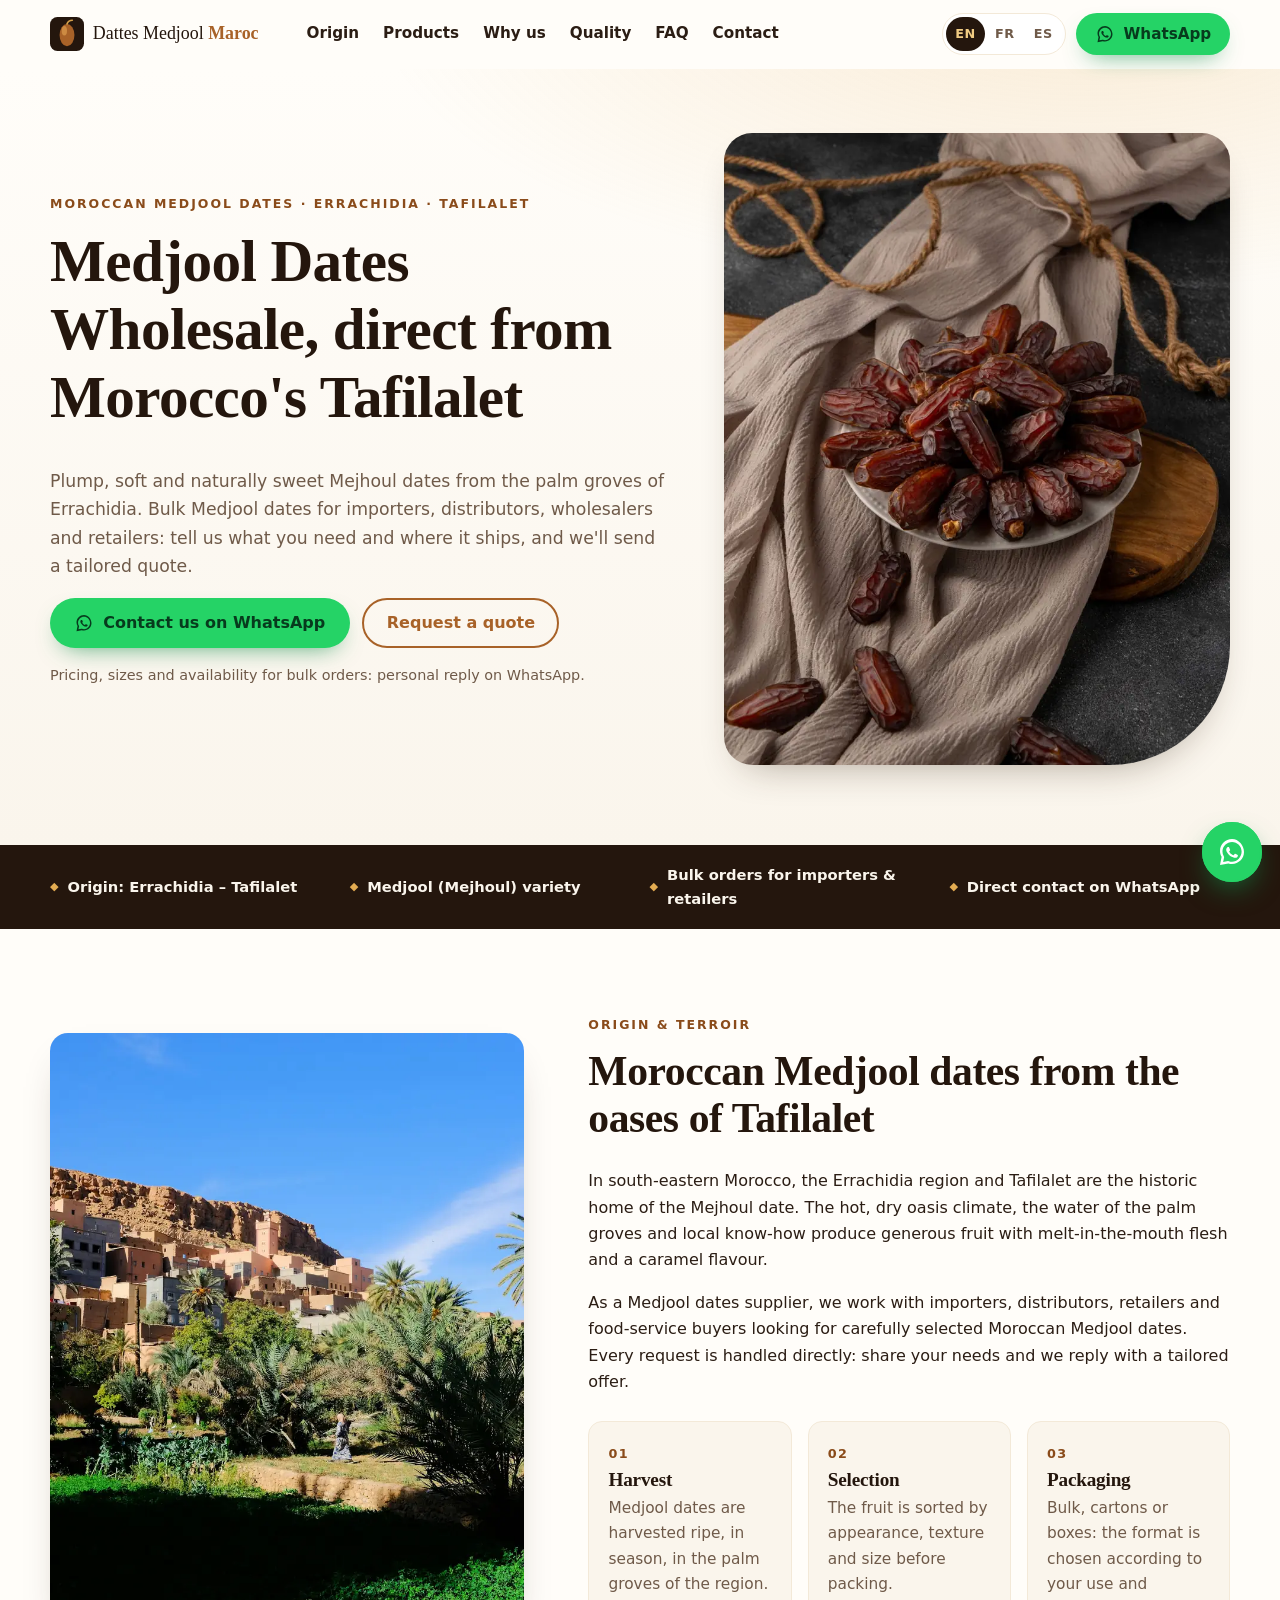
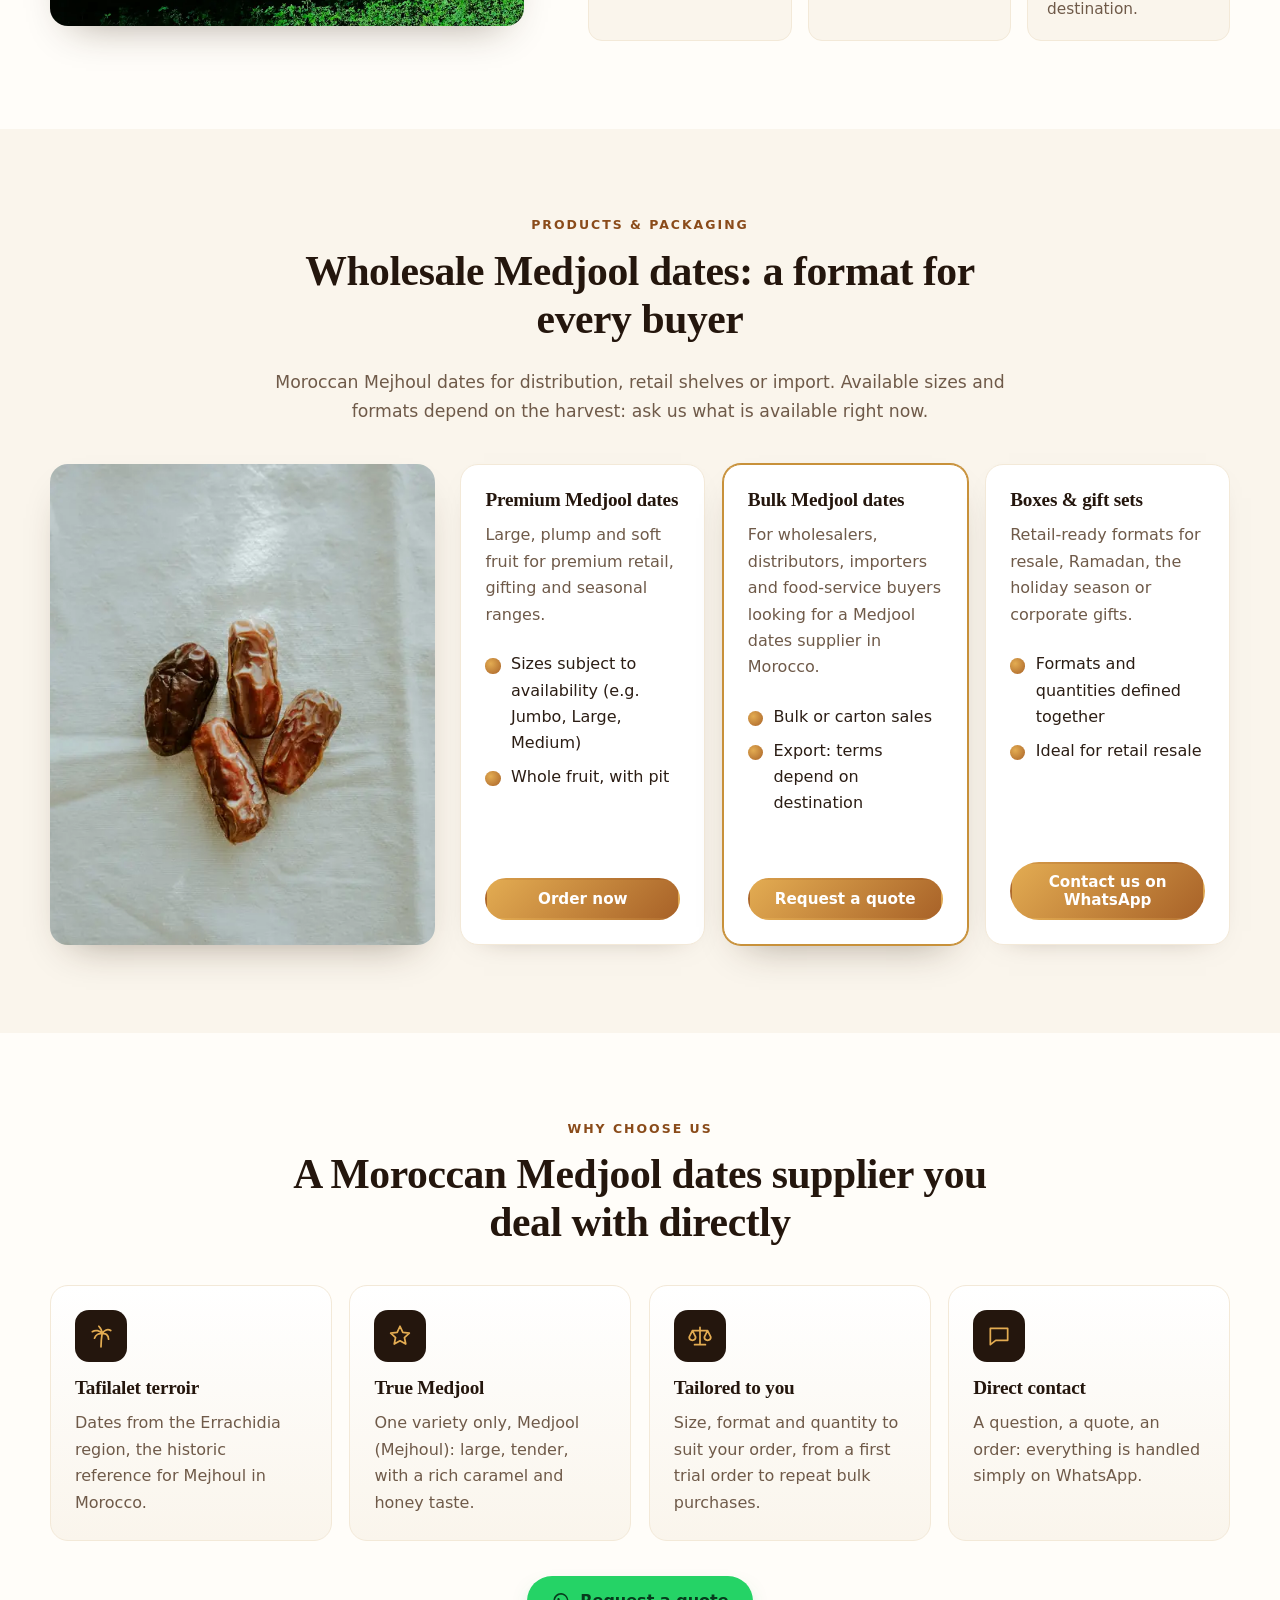
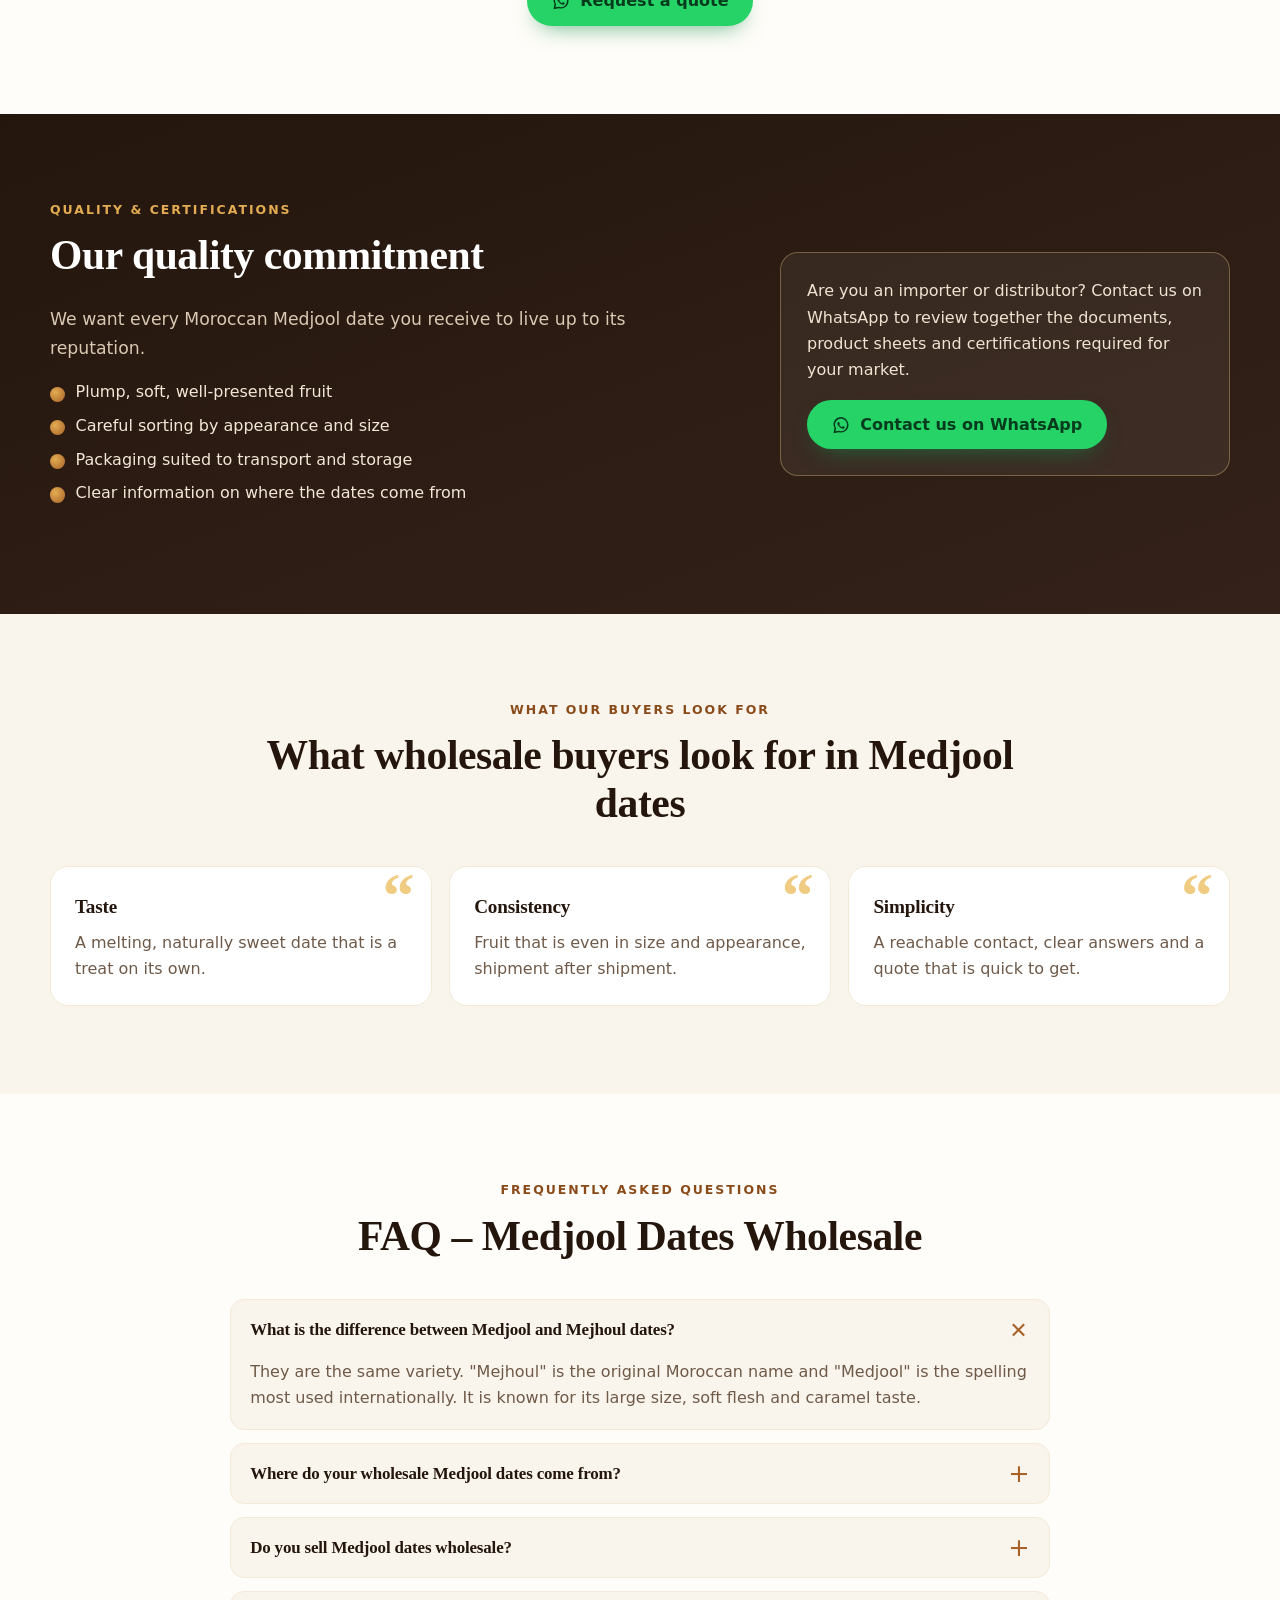
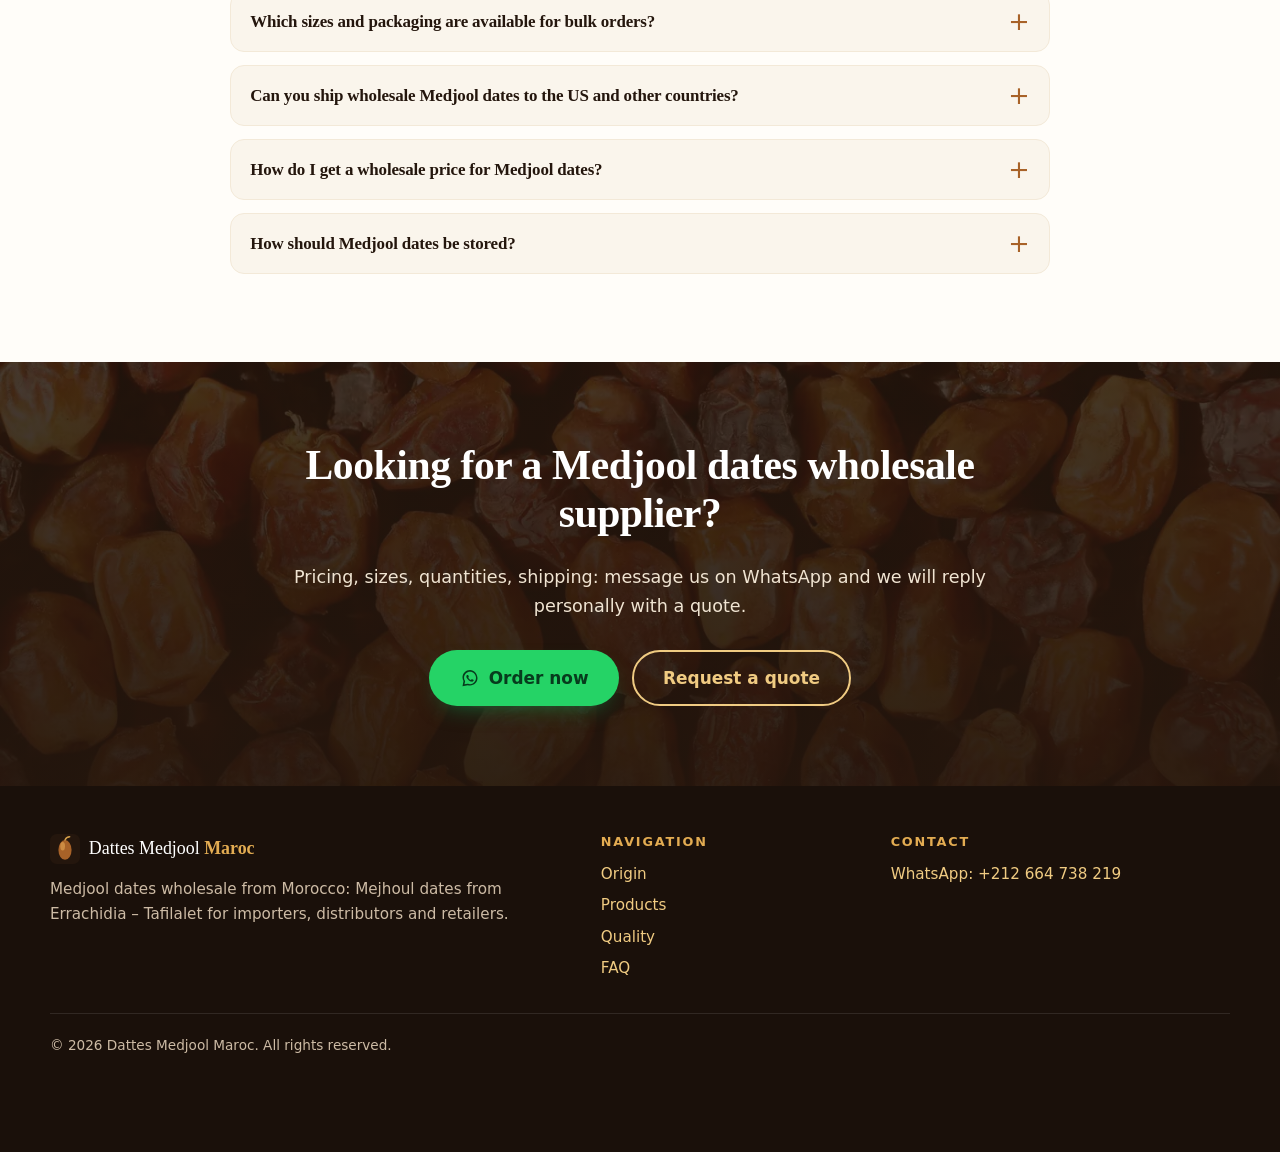
==== commit d45c4f57: "New WhatsApp number +212664738219: build script + generated pages (1/2)" ====
--- a/index.html
+++ b/index.html
@@ -53,12 +53,12 @@
       "url": "https://medjooldateswholesale.vercel.app/",
       "logo": "https://medjooldateswholesale.vercel.app/images/apple-touch-icon.png",
       "image": "https://medjooldateswholesale.vercel.app/images/og-image.jpg",
-      "telephone": "+212661111111",
+      "telephone": "+212664738219",
       "contactPoint": {
         "@type": "ContactPoint",
-        "telephone": "+212661111111",
+        "telephone": "+212664738219",
         "contactType": "sales",
-        "url": "https://wa.me/212661111111",
+        "url": "https://wa.me/212664738219",
         "availableLanguage": [
           "English",
           "French",
@@ -180,7 +180,7 @@
           <a href="/fr/" hreflang="fr" lang="fr">FR</a>
           <a href="/es/" hreflang="es" lang="es">ES</a>
         </nav>
-        <a class="btn btn--wa btn--sm header__wa" href="https://wa.me/212661111111?text=Hello%2C%20I%27m%20interested%20in%20buying%20Medjool%20dates%20wholesale.%20Could%20you%20send%20me%20your%20prices%20and%20availability%3F" target="_blank" rel="noopener" data-cta="whatsapp" data-cta-location="header"><svg class="i-wa" viewBox="0 0 32 32" width="20" height="20" aria-hidden="true" focusable="false"><path fill="currentColor" d="M16.04 3C9.4 3 4 8.33 4 14.9c0 2.1.56 4.15 1.62 5.95L4 29l8.4-1.6a12.2 12.2 0 0 0 3.64.55C22.66 27.95 28 22.62 28 16.05 28 9.48 22.66 3 16.04 3zm0 22.8c-1.13 0-2.24-.18-3.3-.53l-.6-.2-4.98.95.97-4.83-.22-.6a9.6 9.6 0 0 1-1.44-5.1c0-5.3 4.3-9.6 9.57-9.6s9.57 4.3 9.57 9.6-4.3 10.31-9.57 10.31zm5.27-7.07c-.29-.14-1.7-.83-1.96-.92-.27-.1-.46-.14-.65.14-.2.29-.75.92-.92 1.1-.17.2-.34.22-.63.08-.29-.15-1.22-.45-2.32-1.43-.86-.76-1.44-1.7-1.6-1.99-.17-.29-.02-.44.12-.58.13-.13.29-.34.43-.5.15-.18.2-.3.29-.49.1-.19.05-.36-.02-.5-.07-.15-.65-1.56-.89-2.13-.23-.56-.47-.48-.65-.49h-.55c-.19 0-.5.07-.77.36-.26.29-1 .98-1 2.4 0 1.4 1.03 2.77 1.17 2.96.15.19 2.03 3.1 4.92 4.34.69.3 1.22.47 1.64.6.69.22 1.32.19 1.81.12.55-.08 1.7-.69 1.94-1.36.24-.67.24-1.25.17-1.37-.07-.12-.26-.19-.55-.33z"/></svg><span>WhatsApp</span></a>
+        <a class="btn btn--wa btn--sm header__wa" href="https://wa.me/212664738219?text=Hello%2C%20I%27m%20interested%20in%20buying%20Medjool%20dates%20wholesale.%20Could%20you%20send%20me%20your%20prices%20and%20availability%3F" target="_blank" rel="noopener" data-cta="whatsapp" data-cta-location="header"><svg class="i-wa" viewBox="0 0 32 32" width="20" height="20" aria-hidden="true" focusable="false"><path fill="currentColor" d="M16.04 3C9.4 3 4 8.33 4 14.9c0 2.1.56 4.15 1.62 5.95L4 29l8.4-1.6a12.2 12.2 0 0 0 3.64.55C22.66 27.95 28 22.62 28 16.05 28 9.48 22.66 3 16.04 3zm0 22.8c-1.13 0-2.24-.18-3.3-.53l-.6-.2-4.98.95.97-4.83-.22-.6a9.6 9.6 0 0 1-1.44-5.1c0-5.3 4.3-9.6 9.57-9.6s9.57 4.3 9.57 9.6-4.3 10.31-9.57 10.31zm5.27-7.07c-.29-.14-1.7-.83-1.96-.92-.27-.1-.46-.14-.65.14-.2.29-.75.92-.92 1.1-.17.2-.34.22-.63.08-.29-.15-1.22-.45-2.32-1.43-.86-.76-1.44-1.7-1.6-1.99-.17-.29-.02-.44.12-.58.13-.13.29-.34.43-.5.15-.18.2-.3.29-.49.1-.19.05-.36-.02-.5-.07-.15-.65-1.56-.89-2.13-.23-.56-.47-.48-.65-.49h-.55c-.19 0-.5.07-.77.36-.26.29-1 .98-1 2.4 0 1.4 1.03 2.77 1.17 2.96.15.19 2.03 3.1 4.92 4.34.69.3 1.22.47 1.64.6.69.22 1.32.19 1.81.12.55-.08 1.7-.69 1.94-1.36.24-.67.24-1.25.17-1.37-.07-.12-.26-.19-.55-.33z"/></svg><span>WhatsApp</span></a>
         <button class="burger" type="button" aria-controls="nav" aria-expanded="false" aria-label="Open menu"><span></span><span></span><span></span></button>
       </div>
     </div>
@@ -195,8 +195,8 @@
           <h1 id="hero-title">Medjool Dates Wholesale, direct from Morocco&#x27;s Tafilalet</h1>
           <p class="lead">Plump, soft and naturally sweet Mejhoul dates from the palm groves of Errachidia. Bulk Medjool dates for importers, distributors, wholesalers and retailers: tell us what you need and where it ships, and we&#x27;ll send a tailored quote.</p>
           <div class="cta-row">
-            <a class="btn btn--wa" href="https://wa.me/212661111111?text=Hello%2C%20I%27m%20interested%20in%20buying%20Medjool%20dates%20wholesale.%20Could%20you%20send%20me%20your%20prices%20and%20availability%3F" target="_blank" rel="noopener" data-cta="whatsapp" data-cta-location="hero"><svg class="i-wa" viewBox="0 0 32 32" width="20" height="20" aria-hidden="true" focusable="false"><path fill="currentColor" d="M16.04 3C9.4 3 4 8.33 4 14.9c0 2.1.56 4.15 1.62 5.95L4 29l8.4-1.6a12.2 12.2 0 0 0 3.64.55C22.66 27.95 28 22.62 28 16.05 28 9.48 22.66 3 16.04 3zm0 22.8c-1.13 0-2.24-.18-3.3-.53l-.6-.2-4.98.95.97-4.83-.22-.6a9.6 9.6 0 0 1-1.44-5.1c0-5.3 4.3-9.6 9.57-9.6s9.57 4.3 9.57 9.6-4.3 10.31-9.57 10.31zm5.27-7.07c-.29-.14-1.7-.83-1.96-.92-.27-.1-.46-.14-.65.14-.2.29-.75.92-.92 1.1-.17.2-.34.22-.63.08-.29-.15-1.22-.45-2.32-1.43-.86-.76-1.44-1.7-1.6-1.99-.17-.29-.02-.44.12-.58.13-.13.29-.34.43-.5.15-.18.2-.3.29-.49.1-.19.05-.36-.02-.5-.07-.15-.65-1.56-.89-2.13-.23-.56-.47-.48-.65-.49h-.55c-.19 0-.5.07-.77.36-.26.29-1 .98-1 2.4 0 1.4 1.03 2.77 1.17 2.96.15.19 2.03 3.1 4.92 4.34.69.3 1.22.47 1.64.6.69.22 1.32.19 1.81.12.55-.08 1.7-.69 1.94-1.36.24-.67.24-1.25.17-1.37-.07-.12-.26-.19-.55-.33z"/></svg><span>Contact us on WhatsApp</span></a>
-            <a class="btn btn--ghost" href="https://wa.me/212661111111?text=Hello%2C%20I%27m%20interested%20in%20buying%20Medjool%20dates%20wholesale.%20Could%20you%20send%20me%20your%20prices%20and%20availability%3F" target="_blank" rel="noopener" data-cta="whatsapp" data-cta-location="hero-quote"><span>Request a quote</span></a>
+            <a class="btn btn--wa" href="https://wa.me/212664738219?text=Hello%2C%20I%27m%20interested%20in%20buying%20Medjool%20dates%20wholesale.%20Could%20you%20send%20me%20your%20prices%20and%20availability%3F" target="_blank" rel="noopener" data-cta="whatsapp" data-cta-location="hero"><svg class="i-wa" viewBox="0 0 32 32" width="20" height="20" aria-hidden="true" focusable="false"><path fill="currentColor" d="M16.04 3C9.4 3 4 8.33 4 14.9c0 2.1.56 4.15 1.62 5.95L4 29l8.4-1.6a12.2 12.2 0 0 0 3.64.55C22.66 27.95 28 22.62 28 16.05 28 9.48 22.66 3 16.04 3zm0 22.8c-1.13 0-2.24-.18-3.3-.53l-.6-.2-4.98.95.97-4.83-.22-.6a9.6 9.6 0 0 1-1.44-5.1c0-5.3 4.3-9.6 9.57-9.6s9.57 4.3 9.57 9.6-4.3 10.31-9.57 10.31zm5.27-7.07c-.29-.14-1.7-.83-1.96-.92-.27-.1-.46-.14-.65.14-.2.29-.75.92-.92 1.1-.17.2-.34.22-.63.08-.29-.15-1.22-.45-2.32-1.43-.86-.76-1.44-1.7-1.6-1.99-.17-.29-.02-.44.12-.58.13-.13.29-.34.43-.5.15-.18.2-.3.29-.49.1-.19.05-.36-.02-.5-.07-.15-.65-1.56-.89-2.13-.23-.56-.47-.48-.65-.49h-.55c-.19 0-.5.07-.77.36-.26.29-1 .98-1 2.4 0 1.4 1.03 2.77 1.17 2.96.15.19 2.03 3.1 4.92 4.34.69.3 1.22.47 1.64.6.69.22 1.32.19 1.81.12.55-.08 1.7-.69 1.94-1.36.24-.67.24-1.25.17-1.37-.07-.12-.26-.19-.55-.33z"/></svg><span>Contact us on WhatsApp</span></a>
+            <a class="btn btn--ghost" href="https://wa.me/212664738219?text=Hello%2C%20I%27m%20interested%20in%20buying%20Medjool%20dates%20wholesale.%20Could%20you%20send%20me%20your%20prices%20and%20availability%3F" target="_blank" rel="noopener" data-cta="whatsapp" data-cta-location="hero-quote"><span>Request a quote</span></a>
           </div>
           <p class="hero__note">Pricing, sizes and availability for bulk orders: personal reply on WhatsApp.</p>
         </div>
@@ -253,19 +253,19 @@
               <h3>Premium Medjool dates</h3>
               <p>Large, plump and soft fruit for premium retail, gifting and seasonal ranges.</p>
               <ul class="checks"><li>Sizes subject to availability (e.g. Jumbo, Large, Medium)</li><li>Whole fruit, with pit</li></ul>
-              <a class="btn btn--gold btn--sm" href="https://wa.me/212661111111?text=Hello%2C%20I%27m%20interested%20in%20buying%20Medjool%20dates%20wholesale.%20Could%20you%20send%20me%20your%20prices%20and%20availability%3F" target="_blank" rel="noopener" data-cta="whatsapp" data-cta-location="product-premium"><span>Order now</span></a>
+              <a class="btn btn--gold btn--sm" href="https://wa.me/212664738219?text=Hello%2C%20I%27m%20interested%20in%20buying%20Medjool%20dates%20wholesale.%20Could%20you%20send%20me%20your%20prices%20and%20availability%3F" target="_blank" rel="noopener" data-cta="whatsapp" data-cta-location="product-premium"><span>Order now</span></a>
             </article>
             <article class="card card--featured">
               <h3>Bulk Medjool dates</h3>
               <p>For wholesalers, distributors, importers and food-service buyers looking for a Medjool dates supplier in Morocco.</p>
               <ul class="checks"><li>Bulk or carton sales</li><li>Export: terms depend on destination</li></ul>
-              <a class="btn btn--gold btn--sm" href="https://wa.me/212661111111?text=Hello%2C%20I%27m%20interested%20in%20buying%20Medjool%20dates%20wholesale.%20Could%20you%20send%20me%20your%20prices%20and%20availability%3F" target="_blank" rel="noopener" data-cta="whatsapp" data-cta-location="product-wholesale"><span>Request a quote</span></a>
+              <a class="btn btn--gold btn--sm" href="https://wa.me/212664738219?text=Hello%2C%20I%27m%20interested%20in%20buying%20Medjool%20dates%20wholesale.%20Could%20you%20send%20me%20your%20prices%20and%20availability%3F" target="_blank" rel="noopener" data-cta="whatsapp" data-cta-location="product-wholesale"><span>Request a quote</span></a>
             </article>
             <article class="card">
               <h3>Boxes &amp; gift sets</h3>
               <p>Retail-ready formats for resale, Ramadan, the holiday season or corporate gifts.</p>
               <ul class="checks"><li>Formats and quantities defined together</li><li>Ideal for retail resale</li></ul>
-              <a class="btn btn--gold btn--sm" href="https://wa.me/212661111111?text=Hello%2C%20I%27m%20interested%20in%20buying%20Medjool%20dates%20wholesale.%20Could%20you%20send%20me%20your%20prices%20and%20availability%3F" target="_blank" rel="noopener" data-cta="whatsapp" data-cta-location="product-boxes"><span>Contact us on WhatsApp</span></a>
+              <a class="btn btn--gold btn--sm" href="https://wa.me/212664738219?text=Hello%2C%20I%27m%20interested%20in%20buying%20Medjool%20dates%20wholesale.%20Could%20you%20send%20me%20your%20prices%20and%20availability%3F" target="_blank" rel="noopener" data-cta="whatsapp" data-cta-location="product-boxes"><span>Contact us on WhatsApp</span></a>
             </article>
           </div>
         </div>
@@ -285,7 +285,7 @@
           <div class="feature"><span class="feature__ico" aria-hidden="true"><svg viewBox="0 0 24 24" width="26" height="26" aria-hidden="true"><path fill="none" stroke="currentColor" stroke-width="1.6" stroke-linecap="round" stroke-linejoin="round" d="M12 4v16M7 20h10M5 7h14M5 7l-3 6a3 3 0 0 0 6 0zM19 7l-3 6a3 3 0 0 0 6 0z"/></svg></span><h3>Tailored to you</h3><p>Size, format and quantity to suit your order, from a first trial order to repeat bulk purchases.</p></div>
           <div class="feature"><span class="feature__ico" aria-hidden="true"><svg viewBox="0 0 24 24" width="26" height="26" aria-hidden="true"><path fill="none" stroke="currentColor" stroke-width="1.6" stroke-linejoin="round" d="M4 5h16v11H9l-5 4z"/></svg></span><h3>Direct contact</h3><p>A question, a quote, an order: everything is handled simply on WhatsApp.</p></div>
         </div>
-        <div class="center"><a class="btn btn--wa" href="https://wa.me/212661111111?text=Hello%2C%20I%27m%20interested%20in%20buying%20Medjool%20dates%20wholesale.%20Could%20you%20send%20me%20your%20prices%20and%20availability%3F" target="_blank" rel="noopener" data-cta="whatsapp" data-cta-location="why"><svg class="i-wa" viewBox="0 0 32 32" width="20" height="20" aria-hidden="true" focusable="false"><path fill="currentColor" d="M16.04 3C9.4 3 4 8.33 4 14.9c0 2.1.56 4.15 1.62 5.95L4 29l8.4-1.6a12.2 12.2 0 0 0 3.64.55C22.66 27.95 28 22.62 28 16.05 28 9.48 22.66 3 16.04 3zm0 22.8c-1.13 0-2.24-.18-3.3-.53l-.6-.2-4.98.95.97-4.83-.22-.6a9.6 9.6 0 0 1-1.44-5.1c0-5.3 4.3-9.6 9.57-9.6s9.57 4.3 9.57 9.6-4.3 10.31-9.57 10.31zm5.27-7.07c-.29-.14-1.7-.83-1.96-.92-.27-.1-.46-.14-.65.14-.2.29-.75.92-.92 1.1-.17.2-.34.22-.63.08-.29-.15-1.22-.45-2.32-1.43-.86-.76-1.44-1.7-1.6-1.99-.17-.29-.02-.44.12-.58.13-.13.29-.34.43-.5.15-.18.2-.3.29-.49.1-.19.05-.36-.02-.5-.07-.15-.65-1.56-.89-2.13-.23-.56-.47-.48-.65-.49h-.55c-.19 0-.5.07-.77.36-.26.29-1 .98-1 2.4 0 1.4 1.03 2.77 1.17 2.96.15.19 2.03 3.1 4.92 4.34.69.3 1.22.47 1.64.6.69.22 1.32.19 1.81.12.55-.08 1.7-.69 1.94-1.36.24-.67.24-1.25.17-1.37-.07-.12-.26-.19-.55-.33z"/></svg><span>Request a quote</span></a></div>
+        <div class="center"><a class="btn btn--wa" href="https://wa.me/212664738219?text=Hello%2C%20I%27m%20interested%20in%20buying%20Medjool%20dates%20wholesale.%20Could%20you%20send%20me%20your%20prices%20and%20availability%3F" target="_blank" rel="noopener" data-cta="whatsapp" data-cta-location="why"><svg class="i-wa" viewBox="0 0 32 32" width="20" height="20" aria-hidden="true" focusable="false"><path fill="currentColor" d="M16.04 3C9.4 3 4 8.33 4 14.9c0 2.1.56 4.15 1.62 5.95L4 29l8.4-1.6a12.2 12.2 0 0 0 3.64.55C22.66 27.95 28 22.62 28 16.05 28 9.48 22.66 3 16.04 3zm0 22.8c-1.13 0-2.24-.18-3.3-.53l-.6-.2-4.98.95.97-4.83-.22-.6a9.6 9.6 0 0 1-1.44-5.1c0-5.3 4.3-9.6 9.57-9.6s9.57 4.3 9.57 9.6-4.3 10.31-9.57 10.31zm5.27-7.07c-.29-.14-1.7-.83-1.96-.92-.27-.1-.46-.14-.65.14-.2.29-.75.92-.92 1.1-.17.2-.34.22-.63.08-.29-.15-1.22-.45-2.32-1.43-.86-.76-1.44-1.7-1.6-1.99-.17-.29-.02-.44.12-.58.13-.13.29-.34.43-.5.15-.18.2-.3.29-.49.1-.19.05-.36-.02-.5-.07-.15-.65-1.56-.89-2.13-.23-.56-.47-.48-.65-.49h-.55c-.19 0-.5.07-.77.36-.26.29-1 .98-1 2.4 0 1.4 1.03 2.77 1.17 2.96.15.19 2.03 3.1 4.92 4.34.69.3 1.22.47 1.64.6.69.22 1.32.19 1.81.12.55-.08 1.7-.69 1.94-1.36.24-.67.24-1.25.17-1.37-.07-.12-.26-.19-.55-.33z"/></svg><span>Request a quote</span></a></div>
       </div>
     </section>
 
@@ -307,7 +307,7 @@
           <!-- TODO (Jose) : ajoutez ici vos VRAIES certifications (ex. ONSSA, ISO, bio…) uniquement
                si vous les détenez, avec leurs logos/numéros. Rien n'est affiché pour l'instant. -->
           <p>Are you an importer or distributor? Contact us on WhatsApp to review together the documents, product sheets and certifications required for your market.</p>
-          <a class="btn btn--wa" href="https://wa.me/212661111111?text=Hello%2C%20I%27m%20interested%20in%20buying%20Medjool%20dates%20wholesale.%20Could%20you%20send%20me%20your%20prices%20and%20availability%3F" target="_blank" rel="noopener" data-cta="whatsapp" data-cta-location="quality"><svg class="i-wa" viewBox="0 0 32 32" width="20" height="20" aria-hidden="true" focusable="false"><path fill="currentColor" d="M16.04 3C9.4 3 4 8.33 4 14.9c0 2.1.56 4.15 1.62 5.95L4 29l8.4-1.6a12.2 12.2 0 0 0 3.64.55C22.66 27.95 28 22.62 28 16.05 28 9.48 22.66 3 16.04 3zm0 22.8c-1.13 0-2.24-.18-3.3-.53l-.6-.2-4.98.95.97-4.83-.22-.6a9.6 9.6 0 0 1-1.44-5.1c0-5.3 4.3-9.6 9.57-9.6s9.57 4.3 9.57 9.6-4.3 10.31-9.57 10.31zm5.27-7.07c-.29-.14-1.7-.83-1.96-.92-.27-.1-.46-.14-.65.14-.2.29-.75.92-.92 1.1-.17.2-.34.22-.63.08-.29-.15-1.22-.45-2.32-1.43-.86-.76-1.44-1.7-1.6-1.99-.17-.29-.02-.44.12-.58.13-.13.29-.34.43-.5.15-.18.2-.3.29-.49.1-.19.05-.36-.02-.5-.07-.15-.65-1.56-.89-2.13-.23-.56-.47-.48-.65-.49h-.55c-.19 0-.5.07-.77.36-.26.29-1 .98-1 2.4 0 1.4 1.03 2.77 1.17 2.96.15.19 2.03 3.1 4.92 4.34.69.3 1.22.47 1.64.6.69.22 1.32.19 1.81.12.55-.08 1.7-.69 1.94-1.36.24-.67.24-1.25.17-1.37-.07-.12-.26-.19-.55-.33z"/></svg><span>Contact us on WhatsApp</span></a>
+          <a class="btn btn--wa" href="https://wa.me/212664738219?text=Hello%2C%20I%27m%20interested%20in%20buying%20Medjool%20dates%20wholesale.%20Could%20you%20send%20me%20your%20prices%20and%20availability%3F" target="_blank" rel="noopener" data-cta="whatsapp" data-cta-location="quality"><svg class="i-wa" viewBox="0 0 32 32" width="20" height="20" aria-hidden="true" focusable="false"><path fill="currentColor" d="M16.04 3C9.4 3 4 8.33 4 14.9c0 2.1.56 4.15 1.62 5.95L4 29l8.4-1.6a12.2 12.2 0 0 0 3.64.55C22.66 27.95 28 22.62 28 16.05 28 9.48 22.66 3 16.04 3zm0 22.8c-1.13 0-2.24-.18-3.3-.53l-.6-.2-4.98.95.97-4.83-.22-.6a9.6 9.6 0 0 1-1.44-5.1c0-5.3 4.3-9.6 9.57-9.6s9.57 4.3 9.57 9.6-4.3 10.31-9.57 10.31zm5.27-7.07c-.29-.14-1.7-.83-1.96-.92-.27-.1-.46-.14-.65.14-.2.29-.75.92-.92 1.1-.17.2-.34.22-.63.08-.29-.15-1.22-.45-2.32-1.43-.86-.76-1.44-1.7-1.6-1.99-.17-.29-.02-.44.12-.58.13-.13.29-.34.43-.5.15-.18.2-.3.29-.49.1-.19.05-.36-.02-.5-.07-.15-.65-1.56-.89-2.13-.23-.56-.47-.48-.65-.49h-.55c-.19 0-.5.07-.77.36-.26.29-1 .98-1 2.4 0 1.4 1.03 2.77 1.17 2.96.15.19 2.03 3.1 4.92 4.34.69.3 1.22.47 1.64.6.69.22 1.32.19 1.81.12.55-.08 1.7-.69 1.94-1.36.24-.67.24-1.25.17-1.37-.07-.12-.26-.19-.55-.33z"/></svg><span>Contact us on WhatsApp</span></a>
         </div>
       </div>
     </section>
@@ -386,8 +386,8 @@
         <h2 id="final-title">Looking for a Medjool dates wholesale supplier?</h2>
         <p>Pricing, sizes, quantities, shipping: message us on WhatsApp and we will reply personally with a quote.</p>
         <div class="cta-row cta-row--center">
-          <a class="btn btn--wa btn--lg" href="https://wa.me/212661111111?text=Hello%2C%20I%27m%20interested%20in%20buying%20Medjool%20dates%20wholesale.%20Could%20you%20send%20me%20your%20prices%20and%20availability%3F" target="_blank" rel="noopener" data-cta="whatsapp" data-cta-location="final"><svg class="i-wa" viewBox="0 0 32 32" width="20" height="20" aria-hidden="true" focusable="false"><path fill="currentColor" d="M16.04 3C9.4 3 4 8.33 4 14.9c0 2.1.56 4.15 1.62 5.95L4 29l8.4-1.6a12.2 12.2 0 0 0 3.64.55C22.66 27.95 28 22.62 28 16.05 28 9.48 22.66 3 16.04 3zm0 22.8c-1.13 0-2.24-.18-3.3-.53l-.6-.2-4.98.95.97-4.83-.22-.6a9.6 9.6 0 0 1-1.44-5.1c0-5.3 4.3-9.6 9.57-9.6s9.57 4.3 9.57 9.6-4.3 10.31-9.57 10.31zm5.27-7.07c-.29-.14-1.7-.83-1.96-.92-.27-.1-.46-.14-.65.14-.2.29-.75.92-.92 1.1-.17.2-.34.22-.63.08-.29-.15-1.22-.45-2.32-1.43-.86-.76-1.44-1.7-1.6-1.99-.17-.29-.02-.44.12-.58.13-.13.29-.34.43-.5.15-.18.2-.3.29-.49.1-.19.05-.36-.02-.5-.07-.15-.65-1.56-.89-2.13-.23-.56-.47-.48-.65-.49h-.55c-.19 0-.5.07-.77.36-.26.29-1 .98-1 2.4 0 1.4 1.03 2.77 1.17 2.96.15.19 2.03 3.1 4.92 4.34.69.3 1.22.47 1.64.6.69.22 1.32.19 1.81.12.55-.08 1.7-.69 1.94-1.36.24-.67.24-1.25.17-1.37-.07-.12-.26-.19-.55-.33z"/></svg><span>Order now</span></a>
-          <a class="btn btn--ghost-light btn--lg" href="https://wa.me/212661111111?text=Hello%2C%20I%27m%20interested%20in%20buying%20Medjool%20dates%20wholesale.%20Could%20you%20send%20me%20your%20prices%20and%20availability%3F" target="_blank" rel="noopener" data-cta="whatsapp" data-cta-location="final-quote"><span>Request a quote</span></a>
+          <a class="btn btn--wa btn--lg" href="https://wa.me/212664738219?text=Hello%2C%20I%27m%20interested%20in%20buying%20Medjool%20dates%20wholesale.%20Could%20you%20send%20me%20your%20prices%20and%20availability%3F" target="_blank" rel="noopener" data-cta="whatsapp" data-cta-location="final"><svg class="i-wa" viewBox="0 0 32 32" width="20" height="20" aria-hidden="true" focusable="false"><path fill="currentColor" d="M16.04 3C9.4 3 4 8.33 4 14.9c0 2.1.56 4.15 1.62 5.95L4 29l8.4-1.6a12.2 12.2 0 0 0 3.64.55C22.66 27.95 28 22.62 28 16.05 28 9.48 22.66 3 16.04 3zm0 22.8c-1.13 0-2.24-.18-3.3-.53l-.6-.2-4.98.95.97-4.83-.22-.6a9.6 9.6 0 0 1-1.44-5.1c0-5.3 4.3-9.6 9.57-9.6s9.57 4.3 9.57 9.6-4.3 10.31-9.57 10.31zm5.27-7.07c-.29-.14-1.7-.83-1.96-.92-.27-.1-.46-.14-.65.14-.2.29-.75.92-.92 1.1-.17.2-.34.22-.63.08-.29-.15-1.22-.45-2.32-1.43-.86-.76-1.44-1.7-1.6-1.99-.17-.29-.02-.44.12-.58.13-.13.29-.34.43-.5.15-.18.2-.3.29-.49.1-.19.05-.36-.02-.5-.07-.15-.65-1.56-.89-2.13-.23-.56-.47-.48-.65-.49h-.55c-.19 0-.5.07-.77.36-.26.29-1 .98-1 2.4 0 1.4 1.03 2.77 1.17 2.96.15.19 2.03 3.1 4.92 4.34.69.3 1.22.47 1.64.6.69.22 1.32.19 1.81.12.55-.08 1.7-.69 1.94-1.36.24-.67.24-1.25.17-1.37-.07-.12-.26-.19-.55-.33z"/></svg><span>Order now</span></a>
+          <a class="btn btn--ghost-light btn--lg" href="https://wa.me/212664738219?text=Hello%2C%20I%27m%20interested%20in%20buying%20Medjool%20dates%20wholesale.%20Could%20you%20send%20me%20your%20prices%20and%20availability%3F" target="_blank" rel="noopener" data-cta="whatsapp" data-cta-location="final-quote"><span>Request a quote</span></a>
         </div>
       </div>
     </section>
@@ -410,7 +410,7 @@
       </div>
       <div>
         <h2 class="footer__h">Contact</h2>
-        <p><a href="https://wa.me/212661111111?text=Hello%2C%20I%27m%20interested%20in%20buying%20Medjool%20dates%20wholesale.%20Could%20you%20send%20me%20your%20prices%20and%20availability%3F" target="_blank" rel="noopener" data-cta="whatsapp" data-cta-location="footer">WhatsApp: +212 661 111 111</a></p>
+        <p><a href="https://wa.me/212664738219?text=Hello%2C%20I%27m%20interested%20in%20buying%20Medjool%20dates%20wholesale.%20Could%20you%20send%20me%20your%20prices%20and%20availability%3F" target="_blank" rel="noopener" data-cta="whatsapp" data-cta-location="footer">WhatsApp: +212 664 738 219</a></p>
       </div>
     </div>
     <div class="container footer__bottom">
@@ -418,7 +418,7 @@
     </div>
   </footer>
 
-  <a class="wa-float" href="https://wa.me/212661111111?text=Hello%2C%20I%27m%20interested%20in%20buying%20Medjool%20dates%20wholesale.%20Could%20you%20send%20me%20your%20prices%20and%20availability%3F" target="_blank" rel="noopener" data-cta="whatsapp" data-cta-location="floating" aria-label="Contact us on WhatsApp"><svg class="i-wa" viewBox="0 0 32 32" width="20" height="20" aria-hidden="true" focusable="false"><path fill="currentColor" d="M16.04 3C9.4 3 4 8.33 4 14.9c0 2.1.56 4.15 1.62 5.95L4 29l8.4-1.6a12.2 12.2 0 0 0 3.64.55C22.66 27.95 28 22.62 28 16.05 28 9.48 22.66 3 16.04 3zm0 22.8c-1.13 0-2.24-.18-3.3-.53l-.6-.2-4.98.95.97-4.83-.22-.6a9.6 9.6 0 0 1-1.44-5.1c0-5.3 4.3-9.6 9.57-9.6s9.57 4.3 9.57 9.6-4.3 10.31-9.57 10.31zm5.27-7.07c-.29-.14-1.7-.83-1.96-.92-.27-.1-.46-.14-.65.14-.2.29-.75.92-.92 1.1-.17.2-.34.22-.63.08-.29-.15-1.22-.45-2.32-1.43-.86-.76-1.44-1.7-1.6-1.99-.17-.29-.02-.44.12-.58.13-.13.29-.34.43-.5.15-.18.2-.3.29-.49.1-.19.05-.36-.02-.5-.07-.15-.65-1.56-.89-2.13-.23-.56-.47-.48-.65-.49h-.55c-.19 0-.5.07-.77.36-.26.29-1 .98-1 2.4 0 1.4 1.03 2.77 1.17 2.96.15.19 2.03 3.1 4.92 4.34.69.3 1.22.47 1.64.6.69.22 1.32.19 1.81.12.55-.08 1.7-.69 1.94-1.36.24-.67.24-1.25.17-1.37-.07-.12-.26-.19-.55-.33z"/></svg></a>
+  <a class="wa-float" href="https://wa.me/212664738219?text=Hello%2C%20I%27m%20interested%20in%20buying%20Medjool%20dates%20wholesale.%20Could%20you%20send%20me%20your%20prices%20and%20availability%3F" target="_blank" rel="noopener" data-cta="whatsapp" data-cta-location="floating" aria-label="Contact us on WhatsApp"><svg class="i-wa" viewBox="0 0 32 32" width="20" height="20" aria-hidden="true" focusable="false"><path fill="currentColor" d="M16.04 3C9.4 3 4 8.33 4 14.9c0 2.1.56 4.15 1.62 5.95L4 29l8.4-1.6a12.2 12.2 0 0 0 3.64.55C22.66 27.95 28 22.62 28 16.05 28 9.48 22.66 3 16.04 3zm0 22.8c-1.13 0-2.24-.18-3.3-.53l-.6-.2-4.98.95.97-4.83-.22-.6a9.6 9.6 0 0 1-1.44-5.1c0-5.3 4.3-9.6 9.57-9.6s9.57 4.3 9.57 9.6-4.3 10.31-9.57 10.31zm5.27-7.07c-.29-.14-1.7-.83-1.96-.92-.27-.1-.46-.14-.65.14-.2.29-.75.92-.92 1.1-.17.2-.34.22-.63.08-.29-.15-1.22-.45-2.32-1.43-.86-.76-1.44-1.7-1.6-1.99-.17-.29-.02-.44.12-.58.13-.13.29-.34.43-.5.15-.18.2-.3.29-.49.1-.19.05-.36-.02-.5-.07-.15-.65-1.56-.89-2.13-.23-.56-.47-.48-.65-.49h-.55c-.19 0-.5.07-.77.36-.26.29-1 .98-1 2.4 0 1.4 1.03 2.77 1.17 2.96.15.19 2.03 3.1 4.92 4.34.69.3 1.22.47 1.64.6.69.22 1.32.19 1.81.12.55-.08 1.7-.69 1.94-1.36.24-.67.24-1.25.17-1.37-.07-.12-.26-.19-.55-.33z"/></svg></a>
 
   <script src="/js/main.js"></script>
 </body>
--- a/css/style.css
+++ b/css/style.css
@@ -50,8 +50,8 @@
 .nav{display:none}
 .header__actions{margin-left:auto;display:flex;align-items:center;gap:.6rem}
 .lang{display:flex;border:1px solid var(--cream-2);border-radius:999px;padding:3px;background:#fff}
-.lang button{font:600 .8rem/1 var(--sans);letter-spacing:.04em;border:0;background:transparent;color:var(--muted);padding:.5rem .6rem;border-radius:999px;cursor:pointer;min-width:38px;min-height:34px}
-.lang button[aria-pressed="true"]{background:var(--espresso);color:var(--gold-soft)}
+.lang a{text-decoration:none;display:inline-flex;align-items:center;justify-content:center;font:600 .8rem/1 var(--sans);letter-spacing:.04em;border:0;background:transparent;color:var(--muted);padding:.5rem .6rem;border-radius:999px;cursor:pointer;min-width:38px;min-height:34px}
+.lang a[aria-current="page"]{background:var(--espresso);color:var(--gold-soft)}
 .header__wa{display:none}
 .burger{display:inline-flex;flex-direction:column;justify-content:center;gap:5px;width:44px;height:44px;border:0;background:transparent;cursor:pointer;padding:10px}
 .burger span{display:block;height:2px;background:var(--espresso);border-radius:2px;transition:transform .2s,opacity .2s}
@@ -189,7 +189,7 @@
 @media (max-width:520px){
   .brand{white-space:normal;min-width:0}
   .brand span{font-size:.98rem;line-height:1.1;max-width:8.5em}
-  .lang button{min-width:34px;padding:.45rem .45rem}
+  .lang a{min-width:34px;padding:.45rem .45rem}
 }
 @media (prefers-reduced-motion:reduce){
   html{scroll-behavior:auto}
